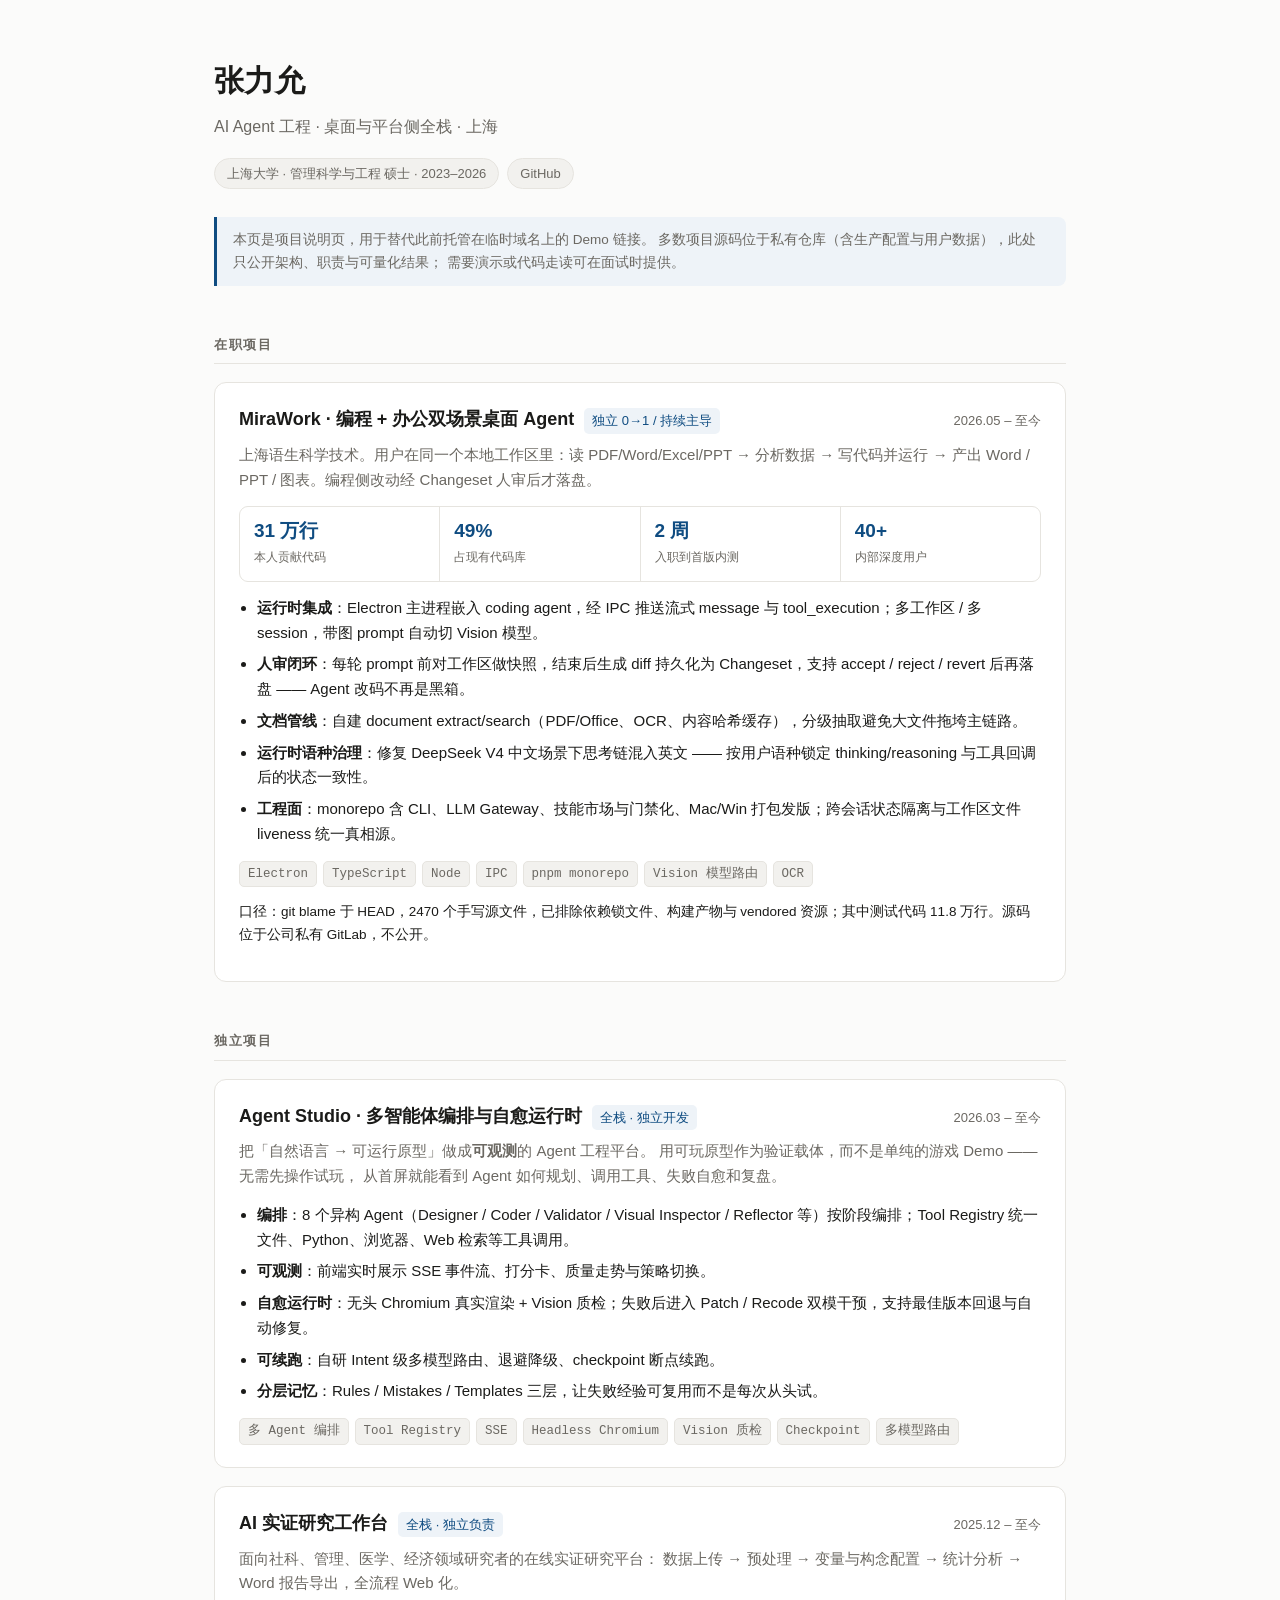
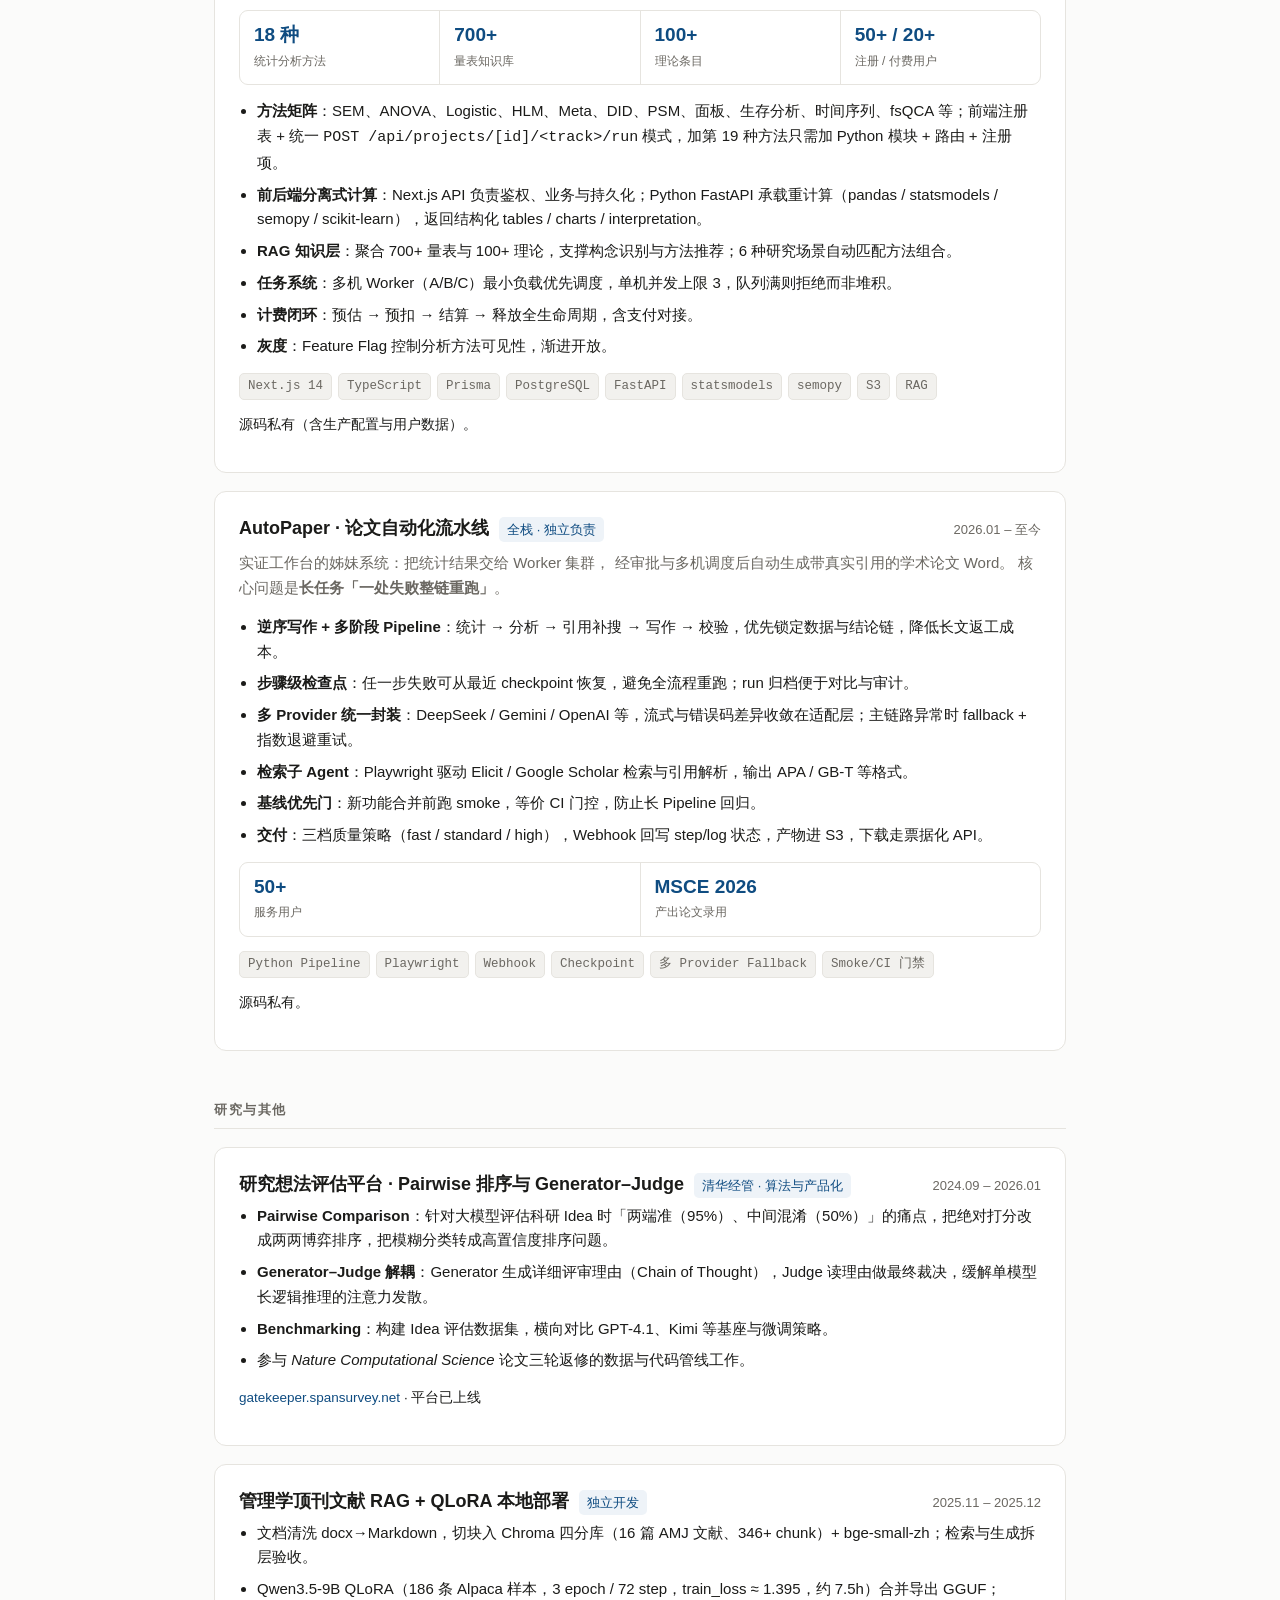
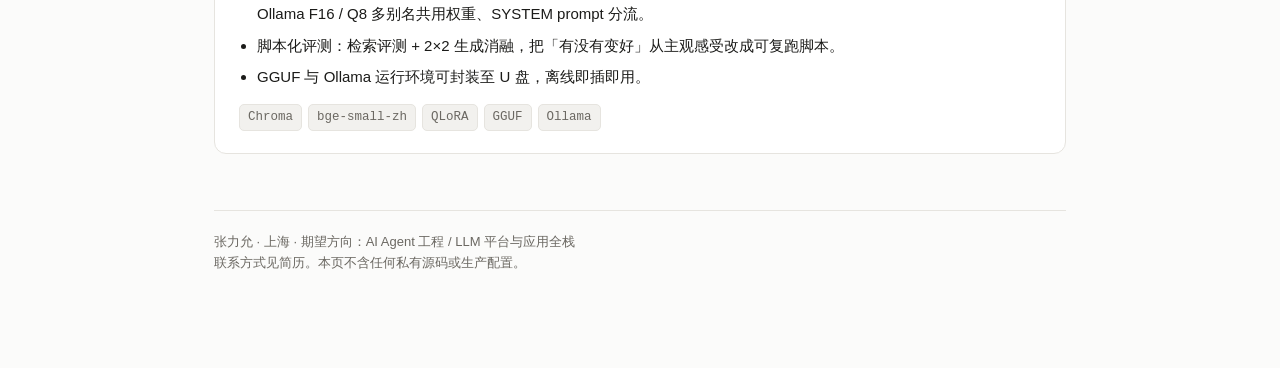
==== index.html @ ab341399 "MiraWork 指标改用代码占比（squash 后提交数失真），并注明统计口径" ====
<!DOCTYPE html>
<html lang="zh-CN">
<head>
<meta charset="utf-8">
<meta name="viewport" content="width=device-width, initial-scale=1">
<title>张力允 · 项目集 | AI Agent 工程</title>
<meta name="description" content="张力允的项目集：MiraWork 桌面 Agent、Agent Studio 多智能体编排、AI 实证研究工作台、AutoPaper 论文流水线。">
<style>
  :root{
    --bg:#fbfbfa; --panel:#fff; --line:#e6e4df; --ink:#1b1b19; --muted:#6b6862;
    --accent:#0f4c81; --accent-soft:#eef3f8; --chip:#f2f1ee;
  }
  @media (prefers-color-scheme: dark){
    :root{ --bg:#141413; --panel:#1c1c1a; --line:#302f2c; --ink:#eeece7; --muted:#9d9a93;
           --accent:#7fb2e5; --accent-soft:#1d2733; --chip:#26251f; }
  }
  *{box-sizing:border-box}
  body{
    margin:0; background:var(--bg); color:var(--ink);
    font:15px/1.65 -apple-system,BlinkMacSystemFont,"PingFang SC","Segoe UI","Microsoft YaHei",sans-serif;
    -webkit-font-smoothing:antialiased;
  }
  .wrap{max-width:900px;margin:0 auto;padding:56px 24px 96px}
  header{margin-bottom:44px}
  h1{font-size:30px;letter-spacing:.01em;margin:0 0 8px}
  .tagline{color:var(--muted);font-size:16px;margin:0 0 18px}
  .meta{display:flex;flex-wrap:wrap;gap:8px;font-size:13px}
  .meta span,.meta a{
    background:var(--chip);border:1px solid var(--line);border-radius:999px;
    padding:4px 12px;color:var(--muted);text-decoration:none;
  }
  .meta a:hover{color:var(--accent);border-color:var(--accent)}
  .note{
    margin:28px 0 0;padding:12px 16px;border-left:3px solid var(--accent);
    background:var(--accent-soft);border-radius:0 8px 8px 0;font-size:13.5px;color:var(--muted);
  }
  h2.section{
    font-size:13px;font-weight:600;letter-spacing:.12em;text-transform:uppercase;
    color:var(--muted);margin:48px 0 18px;padding-bottom:8px;border-bottom:1px solid var(--line);
  }
  article{scroll-margin-top:20px;
    background:var(--panel);border:1px solid var(--line);border-radius:12px;
    padding:22px 24px;margin-bottom:18px;
  }
  .head{display:flex;flex-wrap:wrap;align-items:baseline;gap:10px;margin-bottom:4px}
  .head h3{font-size:18px;margin:0}
  .role{font-size:13px;color:var(--accent);background:var(--accent-soft);
        border-radius:5px;padding:2px 8px}
  .when{font-size:13px;color:var(--muted);margin-left:auto}
  .lede{color:var(--muted);margin:8px 0 14px}
  ul{margin:0 0 14px;padding-left:18px}
  li{margin-bottom:7px}
  li b{font-weight:600}
  .stack{display:flex;flex-wrap:wrap;gap:6px;margin-top:14px}
  .stack code{
    background:var(--chip);border:1px solid var(--line);border-radius:5px;
    padding:2px 8px;font-size:12.5px;font-family:ui-monospace,SFMono-Regular,Menlo,monospace;
    color:var(--muted);
  }
  .metrics{
    display:grid;grid-template-columns:repeat(auto-fit,minmax(116px,1fr));
    gap:1px;background:var(--line);border:1px solid var(--line);
    border-radius:9px;overflow:hidden;margin:14px 0;
  }
  .metrics div{background:var(--panel);padding:12px 14px}
  .metrics b{display:block;font-size:19px;color:var(--accent);font-weight:600;line-height:1.3}
  .metrics span{font-size:12px;color:var(--muted)}
  .links{margin-top:14px;font-size:13.5px}
  .links a{color:var(--accent);text-decoration:none;border-bottom:1px solid transparent}
  .links a:hover{border-bottom-color:var(--accent)}
  .links .private{color:var(--muted)}
  footer{margin-top:56px;padding-top:20px;border-top:1px solid var(--line);
         font-size:13px;color:var(--muted)}
</style>
</head>
<body>
<div class="wrap">

<header>
  <h1>张力允</h1>
  <p class="tagline">AI Agent 工程 · 桌面与平台侧全栈 · 上海</p>
  <div class="meta">
    <span>上海大学 · 管理科学与工程 硕士 · 2023–2026</span>
    <a href="https://github.com/zhangliyun2023">GitHub</a>
  </div>
  <p class="note">
    本页是项目说明页，用于替代此前托管在临时域名上的 Demo 链接。
    多数项目源码位于私有仓库（含生产配置与用户数据），此处只公开架构、职责与可量化结果；
    需要演示或代码走读可在面试时提供。
  </p>
</header>

<h2 class="section">在职项目</h2>

<article id="mirawork">
  <div class="head">
    <h3>MiraWork · 编程 + 办公双场景桌面 Agent</h3>
    <span class="role">独立 0→1 / 持续主导</span>
    <span class="when">2026.05 – 至今</span>
  </div>
  <p class="lede">
    上海语生科学技术。用户在同一个本地工作区里：读 PDF/Word/Excel/PPT → 分析数据 →
    写代码并运行 → 产出 Word / PPT / 图表。编程侧改动经 Changeset 人审后才落盘。
  </p>
  <div class="metrics">
    <div><b>31 万行</b><span>本人贡献代码</span></div>
    <div><b>49%</b><span>占现有代码库</span></div>
    <div><b>2 周</b><span>入职到首版内测</span></div>
    <div><b>40+</b><span>内部深度用户</span></div>
  </div>
  <ul>
    <li><b>运行时集成</b>：Electron 主进程嵌入 coding agent，经 IPC 推送流式 message 与 tool_execution；多工作区 / 多 session，带图 prompt 自动切 Vision 模型。</li>
    <li><b>人审闭环</b>：每轮 prompt 前对工作区做快照，结束后生成 diff 持久化为 Changeset，支持 accept / reject / revert 后再落盘 —— Agent 改码不再是黑箱。</li>
    <li><b>文档管线</b>：自建 document extract/search（PDF/Office、OCR、内容哈希缓存），分级抽取避免大文件拖垮主链路。</li>
    <li><b>运行时语种治理</b>：修复 DeepSeek V4 中文场景下思考链混入英文 —— 按用户语种锁定 thinking/reasoning 与工具回调后的状态一致性。</li>
    <li><b>工程面</b>：monorepo 含 CLI、LLM Gateway、技能市场与门禁化、Mac/Win 打包发版；跨会话状态隔离与工作区文件 liveness 统一真相源。</li>
  </ul>
  <div class="stack">
    <code>Electron</code><code>TypeScript</code><code>Node</code><code>IPC</code>
    <code>pnpm monorepo</code><code>Vision 模型路由</code><code>OCR</code>
  </div>
  <p class="links private">口径：git blame 于 HEAD，2470 个手写源文件，已排除依赖锁文件、构建产物与 vendored 资源；其中测试代码 11.8 万行。源码位于公司私有 GitLab，不公开。</p>
</article>

<h2 class="section">独立项目</h2>

<article id="agent-studio">
  <div class="head">
    <h3>Agent Studio · 多智能体编排与自愈运行时</h3>
    <span class="role">全栈 · 独立开发</span>
    <span class="when">2026.03 – 至今</span>
  </div>
  <p class="lede">
    把「自然语言 → 可运行原型」做成<b>可观测</b>的 Agent 工程平台。
    用可玩原型作为验证载体，而不是单纯的游戏 Demo —— 无需先操作试玩，
    从首屏就能看到 Agent 如何规划、调用工具、失败自愈和复盘。
  </p>
  <ul>
    <li><b>编排</b>：8 个异构 Agent（Designer / Coder / Validator / Visual Inspector / Reflector 等）按阶段编排；Tool Registry 统一文件、Python、浏览器、Web 检索等工具调用。</li>
    <li><b>可观测</b>：前端实时展示 SSE 事件流、打分卡、质量走势与策略切换。</li>
    <li><b>自愈运行时</b>：无头 Chromium 真实渲染 + Vision 质检；失败后进入 Patch / Recode 双模干预，支持最佳版本回退与自动修复。</li>
    <li><b>可续跑</b>：自研 Intent 级多模型路由、退避降级、checkpoint 断点续跑。</li>
    <li><b>分层记忆</b>：Rules / Mistakes / Templates 三层，让失败经验可复用而不是每次从头试。</li>
  </ul>
  <div class="stack">
    <code>多 Agent 编排</code><code>Tool Registry</code><code>SSE</code>
    <code>Headless Chromium</code><code>Vision 质检</code><code>Checkpoint</code><code>多模型路由</code>
  </div>
</article>

<article id="workbench">
  <div class="head">
    <h3>AI 实证研究工作台</h3>
    <span class="role">全栈 · 独立负责</span>
    <span class="when">2025.12 – 至今</span>
  </div>
  <p class="lede">
    面向社科、管理、医学、经济领域研究者的在线实证研究平台：
    数据上传 → 预处理 → 变量与构念配置 → 统计分析 → Word 报告导出，全流程 Web 化。
  </p>
  <div class="metrics">
    <div><b>18 种</b><span>统计分析方法</span></div>
    <div><b>700+</b><span>量表知识库</span></div>
    <div><b>100+</b><span>理论条目</span></div>
    <div><b>50+ / 20+</b><span>注册 / 付费用户</span></div>
  </div>
  <ul>
    <li><b>方法矩阵</b>：SEM、ANOVA、Logistic、HLM、Meta、DID、PSM、面板、生存分析、时间序列、fsQCA 等；前端注册表 + 统一 <code>POST /api/projects/[id]/&lt;track&gt;/run</code> 模式，加第 19 种方法只需加 Python 模块 + 路由 + 注册项。</li>
    <li><b>前后端分离式计算</b>：Next.js API 负责鉴权、业务与持久化；Python FastAPI 承载重计算（pandas / statsmodels / semopy / scikit-learn），返回结构化 tables / charts / interpretation。</li>
    <li><b>RAG 知识层</b>：聚合 700+ 量表与 100+ 理论，支撑构念识别与方法推荐；6 种研究场景自动匹配方法组合。</li>
    <li><b>任务系统</b>：多机 Worker（A/B/C）最小负载优先调度，单机并发上限 3，队列满则拒绝而非堆积。</li>
    <li><b>计费闭环</b>：预估 → 预扣 → 结算 → 释放全生命周期，含支付对接。</li>
    <li><b>灰度</b>：Feature Flag 控制分析方法可见性，渐进开放。</li>
  </ul>
  <div class="stack">
    <code>Next.js 14</code><code>TypeScript</code><code>Prisma</code><code>PostgreSQL</code>
    <code>FastAPI</code><code>statsmodels</code><code>semopy</code><code>S3</code><code>RAG</code>
  </div>
  <p class="links private">源码私有（含生产配置与用户数据）。</p>
</article>

<article id="autopaper">
  <div class="head">
    <h3>AutoPaper · 论文自动化流水线</h3>
    <span class="role">全栈 · 独立负责</span>
    <span class="when">2026.01 – 至今</span>
  </div>
  <p class="lede">
    实证工作台的姊妹系统：把统计结果交给 Worker 集群，
    经审批与多机调度后自动生成带真实引用的学术论文 Word。
    核心问题是<b>长任务「一处失败整链重跑」</b>。
  </p>
  <ul>
    <li><b>逆序写作 + 多阶段 Pipeline</b>：统计 → 分析 → 引用补搜 → 写作 → 校验，优先锁定数据与结论链，降低长文返工成本。</li>
    <li><b>步骤级检查点</b>：任一步失败可从最近 checkpoint 恢复，避免全流程重跑；run 归档便于对比与审计。</li>
    <li><b>多 Provider 统一封装</b>：DeepSeek / Gemini / OpenAI 等，流式与错误码差异收敛在适配层；主链路异常时 fallback + 指数退避重试。</li>
    <li><b>检索子 Agent</b>：Playwright 驱动 Elicit / Google Scholar 检索与引用解析，输出 APA / GB-T 等格式。</li>
    <li><b>基线优先门</b>：新功能合并前跑 smoke，等价 CI 门控，防止长 Pipeline 回归。</li>
    <li><b>交付</b>：三档质量策略（fast / standard / high），Webhook 回写 step/log 状态，产物进 S3，下载走票据化 API。</li>
  </ul>
  <div class="metrics">
    <div><b>50+</b><span>服务用户</span></div>
    <div><b>MSCE 2026</b><span>产出论文录用</span></div>
  </div>
  <div class="stack">
    <code>Python Pipeline</code><code>Playwright</code><code>Webhook</code>
    <code>Checkpoint</code><code>多 Provider Fallback</code><code>Smoke/CI 门禁</code>
  </div>
  <p class="links private">源码私有。</p>
</article>

<h2 class="section">研究与其他</h2>

<article id="gatekeeper">
  <div class="head">
    <h3>研究想法评估平台 · Pairwise 排序与 Generator–Judge</h3>
    <span class="role">清华经管 · 算法与产品化</span>
    <span class="when">2024.09 – 2026.01</span>
  </div>
  <ul>
    <li><b>Pairwise Comparison</b>：针对大模型评估科研 Idea 时「两端准（95%）、中间混淆（50%）」的痛点，把绝对打分改成两两博弈排序，把模糊分类转成高置信度排序问题。</li>
    <li><b>Generator–Judge 解耦</b>：Generator 生成详细评审理由（Chain of Thought），Judge 读理由做最终裁决，缓解单模型长逻辑推理的注意力发散。</li>
    <li><b>Benchmarking</b>：构建 Idea 评估数据集，横向对比 GPT-4.1、Kimi 等基座与微调策略。</li>
    <li>参与 <i>Nature Computational Science</i> 论文三轮返修的数据与代码管线工作。</li>
  </ul>
  <p class="links"><a href="https://gatekeeper.spansurvey.net">gatekeeper.spansurvey.net</a> · 平台已上线</p>
</article>

<article id="rag-qlora">
  <div class="head">
    <h3>管理学顶刊文献 RAG + QLoRA 本地部署</h3>
    <span class="role">独立开发</span>
    <span class="when">2025.11 – 2025.12</span>
  </div>
  <ul>
    <li>文档清洗 docx→Markdown，切块入 Chroma 四分库（16 篇 AMJ 文献、346+ chunk）+ bge-small-zh；检索与生成拆层验收。</li>
    <li>Qwen3.5-9B QLoRA（186 条 Alpaca 样本，3 epoch / 72 step，train_loss ≈ 1.395，约 7.5h）合并导出 GGUF；Ollama F16 / Q8 多别名共用权重、SYSTEM prompt 分流。</li>
    <li>脚本化评测：检索评测 + 2×2 生成消融，把「有没有变好」从主观感受改成可复跑脚本。</li>
    <li>GGUF 与 Ollama 运行环境可封装至 U 盘，离线即插即用。</li>
  </ul>
  <div class="stack">
    <code>Chroma</code><code>bge-small-zh</code><code>QLoRA</code><code>GGUF</code><code>Ollama</code>
  </div>
</article>

<footer>
  张力允 · 上海 · 期望方向：AI Agent 工程 / LLM 平台与应用全栈<br>
  联系方式见简历。本页不含任何私有源码或生产配置。
</footer>

</div>
</body>
</html>
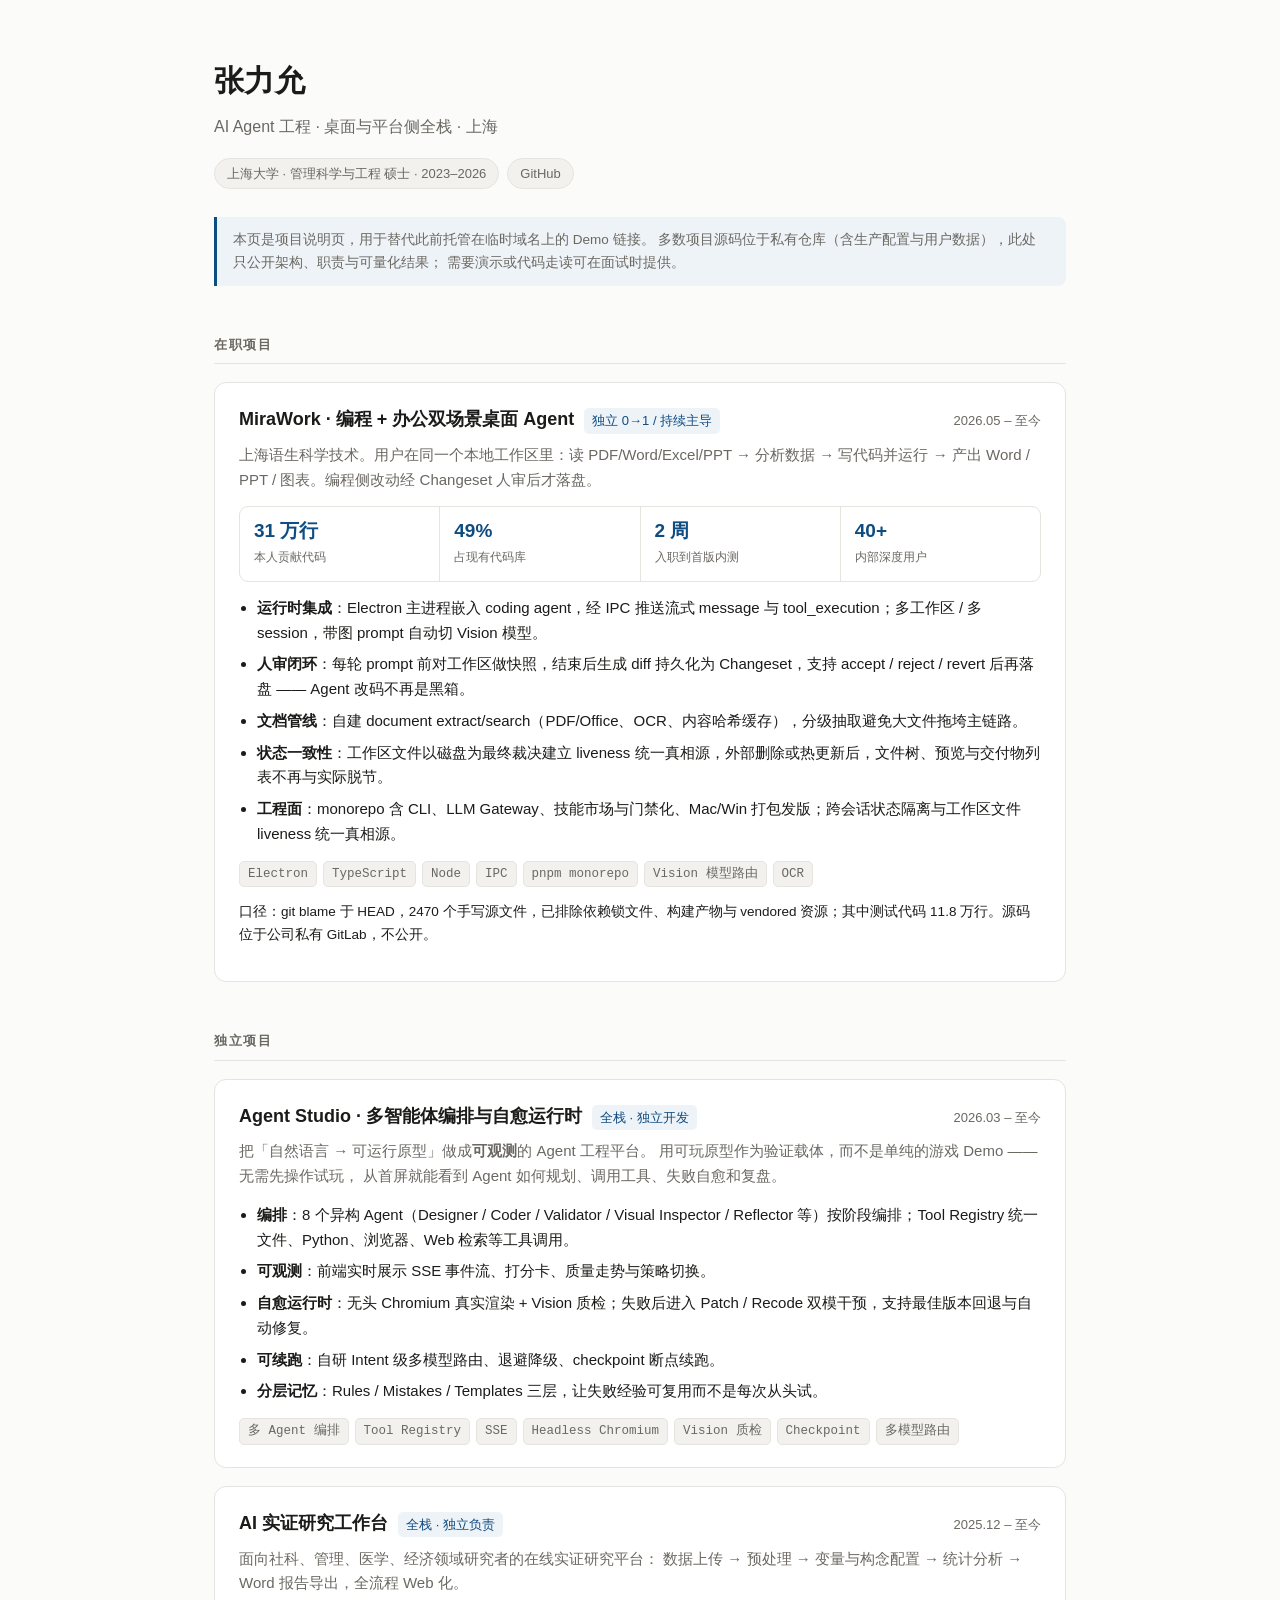
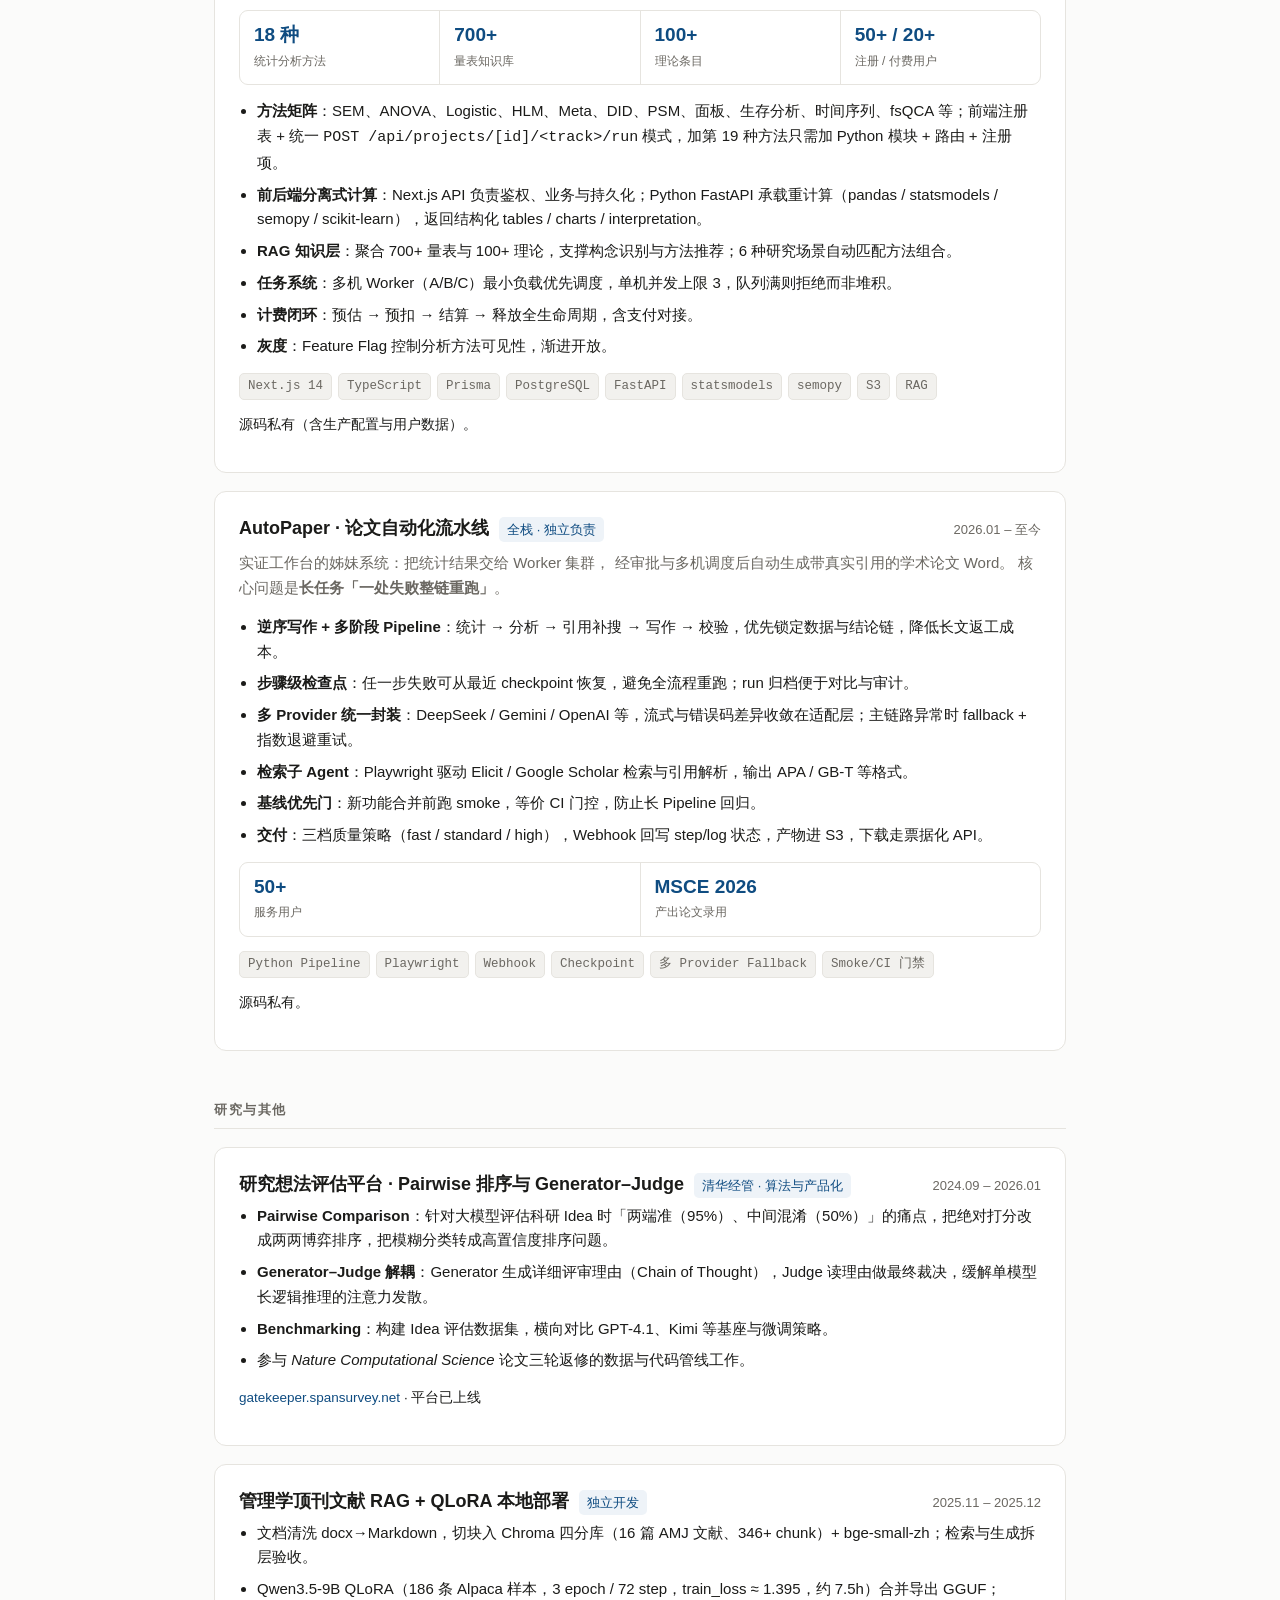
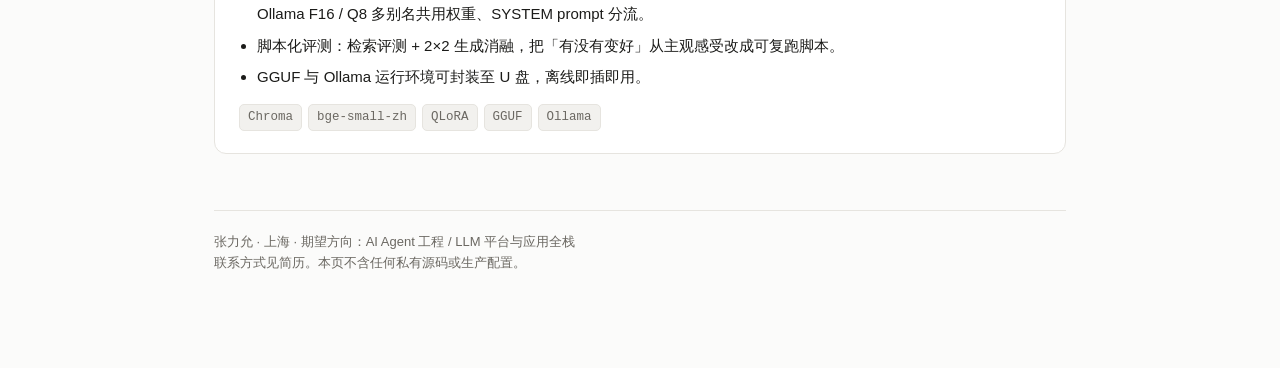
==== commit 646f201b: "移除 DeepSeek 语种混入案例（正式版已修复），改用 liveness 真相源作为状态一致性例证" ====
--- a/index.html
+++ b/index.html
@@ -112,7 +112,7 @@
     <li><b>运行时集成</b>：Electron 主进程嵌入 coding agent，经 IPC 推送流式 message 与 tool_execution；多工作区 / 多 session，带图 prompt 自动切 Vision 模型。</li>
     <li><b>人审闭环</b>：每轮 prompt 前对工作区做快照，结束后生成 diff 持久化为 Changeset，支持 accept / reject / revert 后再落盘 —— Agent 改码不再是黑箱。</li>
     <li><b>文档管线</b>：自建 document extract/search（PDF/Office、OCR、内容哈希缓存），分级抽取避免大文件拖垮主链路。</li>
-    <li><b>运行时语种治理</b>：修复 DeepSeek V4 中文场景下思考链混入英文 —— 按用户语种锁定 thinking/reasoning 与工具回调后的状态一致性。</li>
+    <li><b>状态一致性</b>：工作区文件以磁盘为最终裁决建立 liveness 统一真相源，外部删除或热更新后，文件树、预览与交付物列表不再与实际脱节。</li>
     <li><b>工程面</b>：monorepo 含 CLI、LLM Gateway、技能市场与门禁化、Mac/Win 打包发版；跨会话状态隔离与工作区文件 liveness 统一真相源。</li>
   </ul>
   <div class="stack">
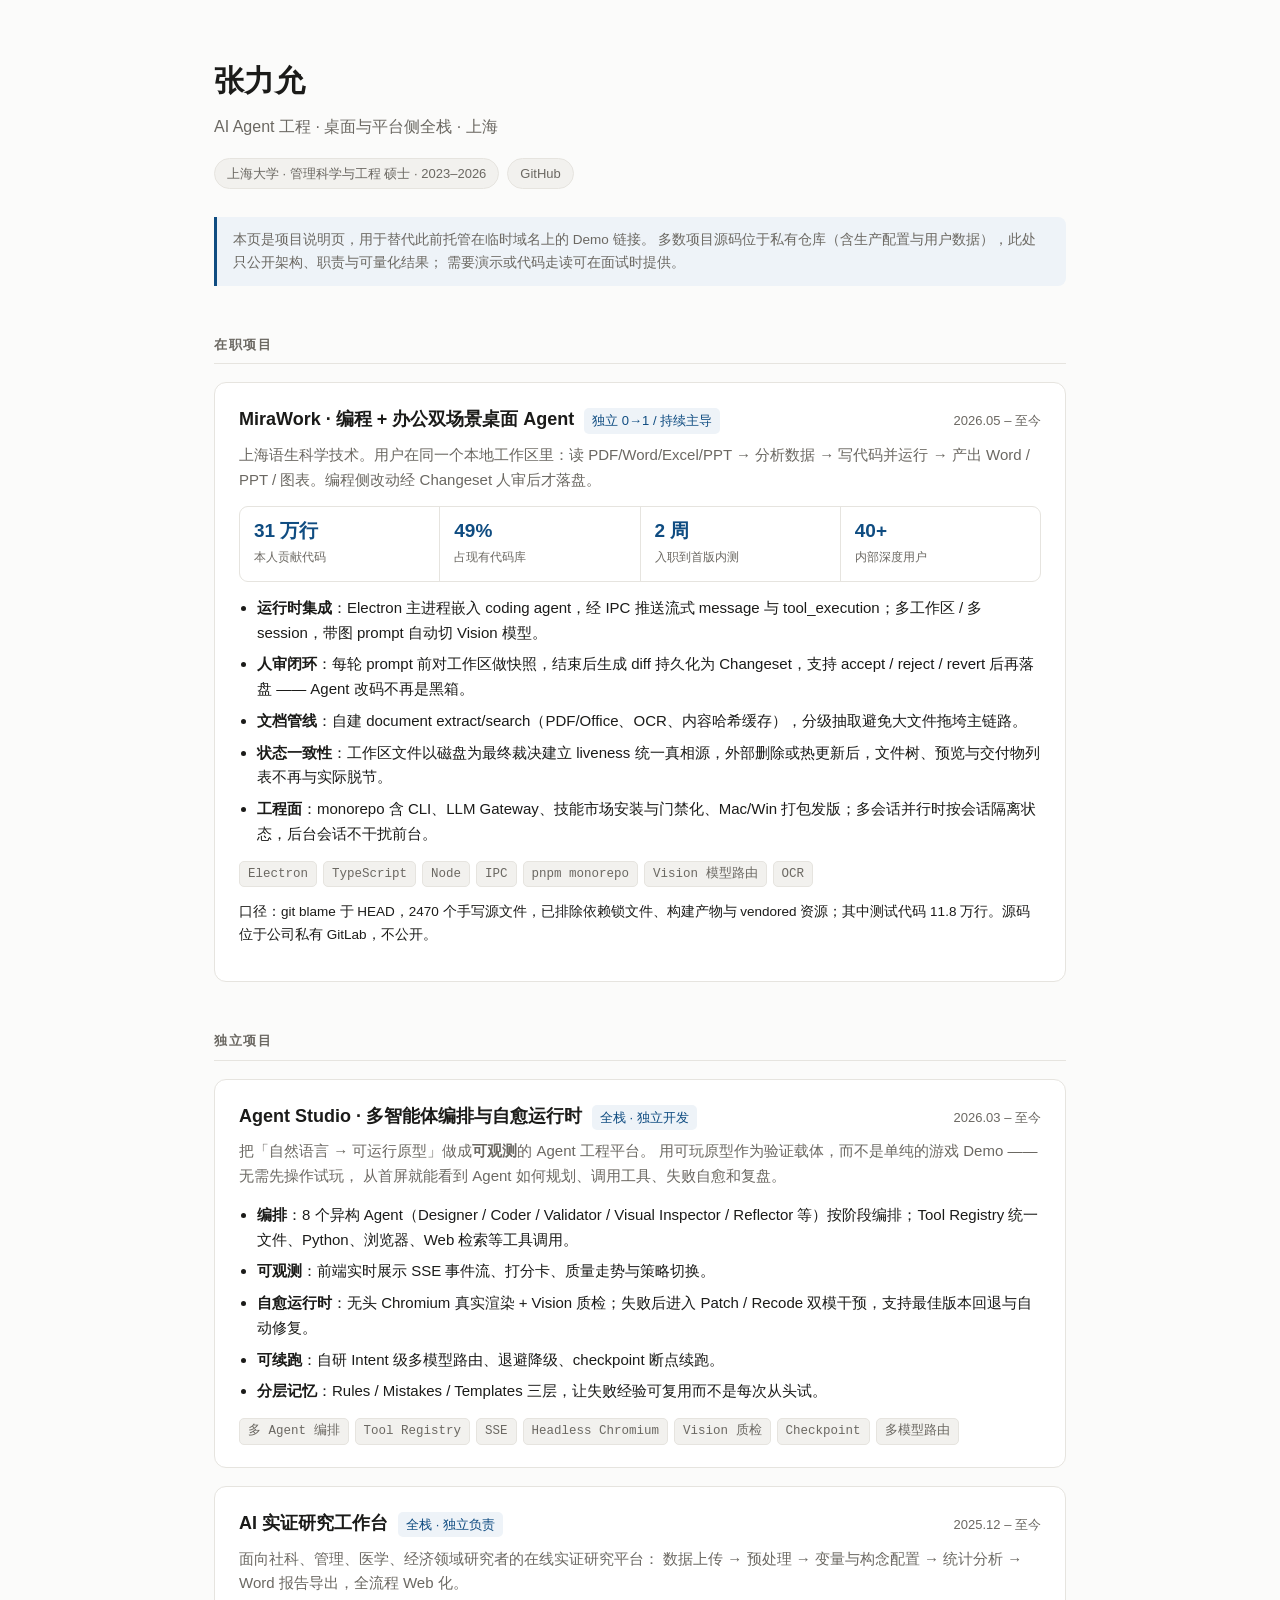
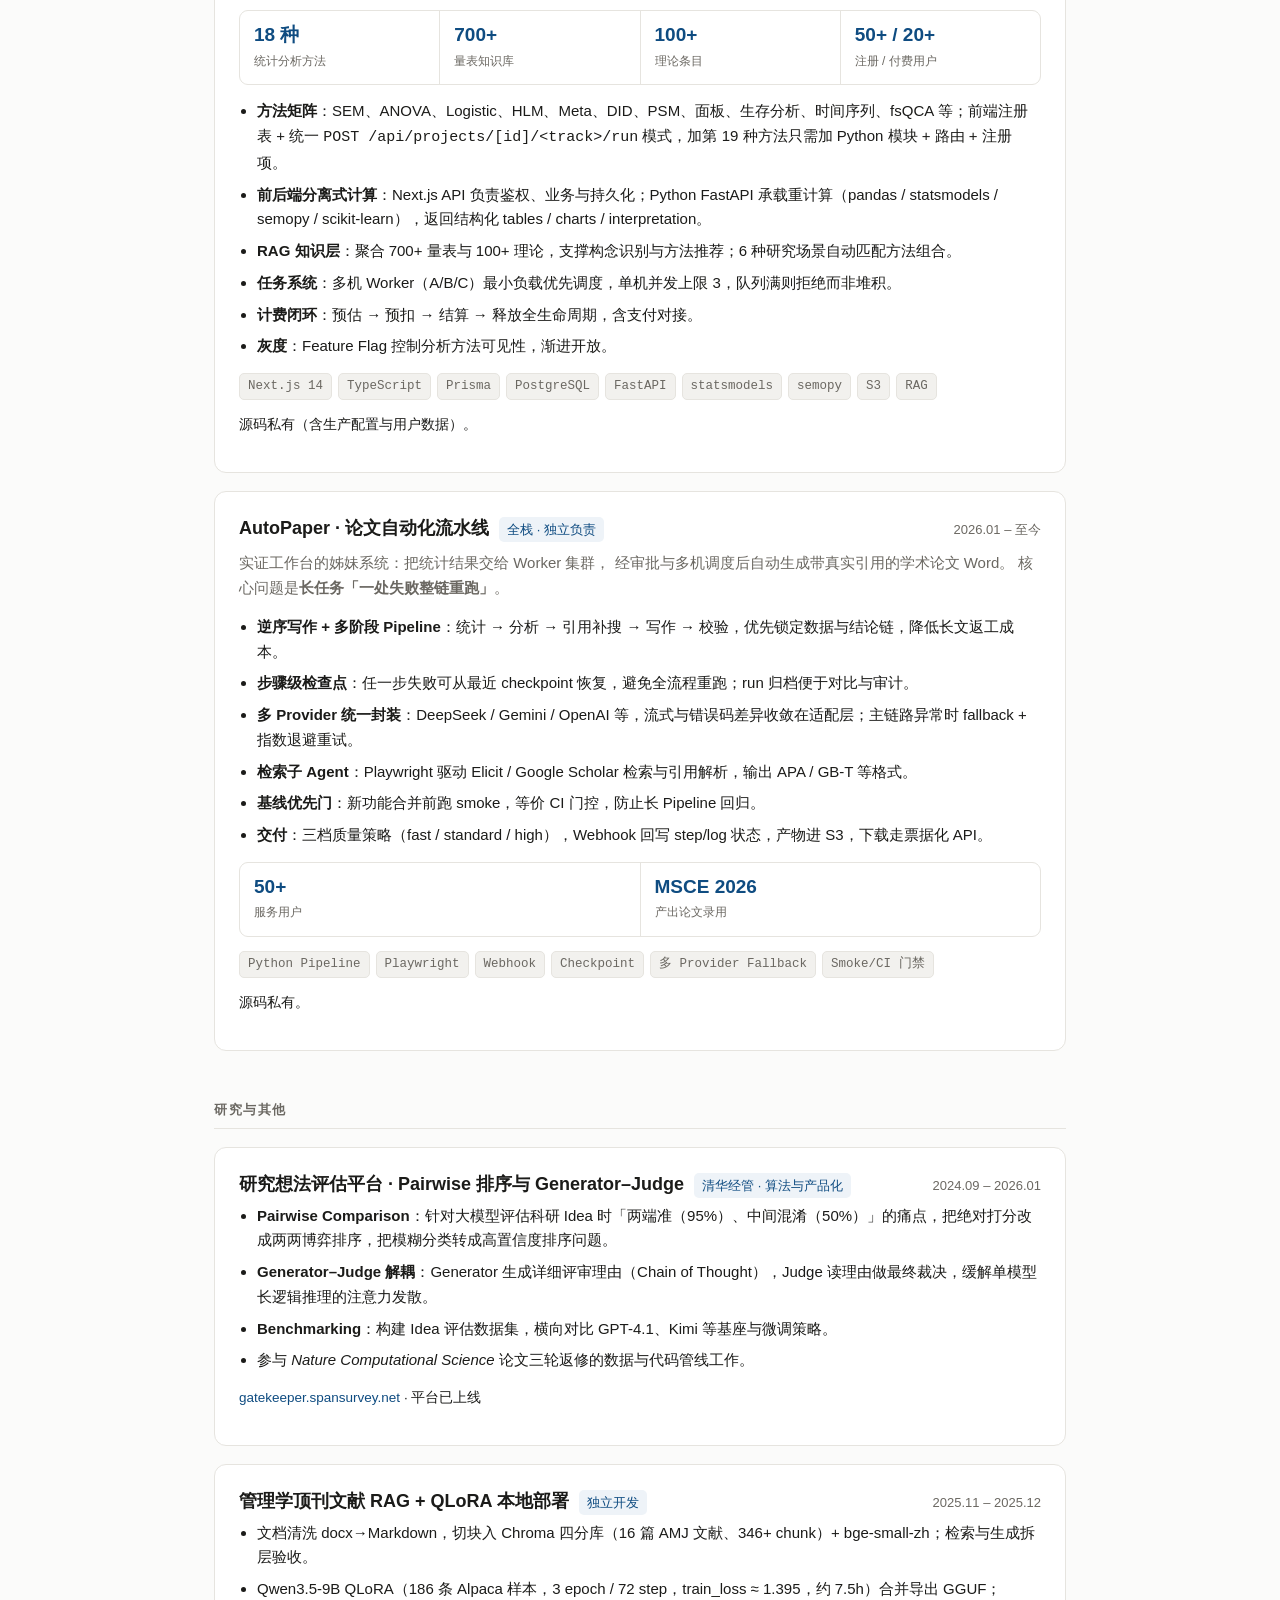
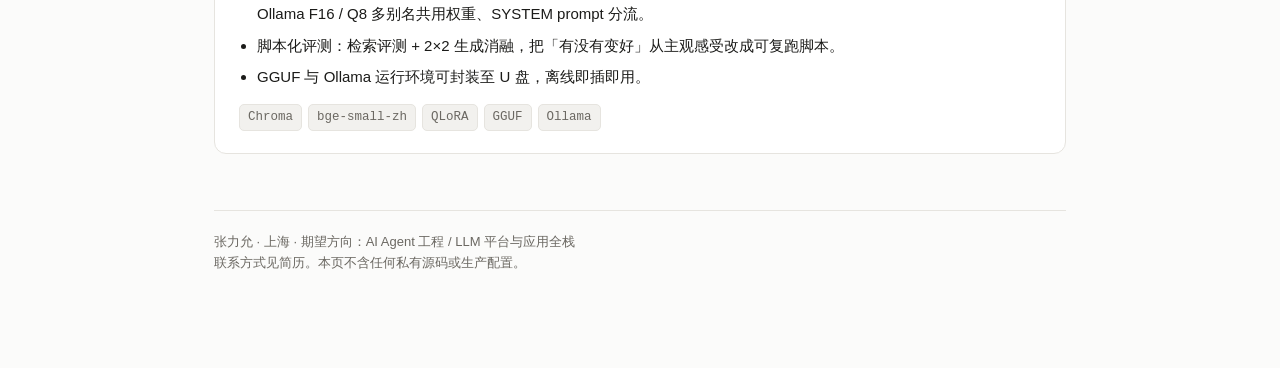
==== commit e8cd7f23: "去掉 liveness 重复表述" ====
--- a/index.html
+++ b/index.html
@@ -113,7 +113,7 @@
     <li><b>人审闭环</b>：每轮 prompt 前对工作区做快照，结束后生成 diff 持久化为 Changeset，支持 accept / reject / revert 后再落盘 —— Agent 改码不再是黑箱。</li>
     <li><b>文档管线</b>：自建 document extract/search（PDF/Office、OCR、内容哈希缓存），分级抽取避免大文件拖垮主链路。</li>
     <li><b>状态一致性</b>：工作区文件以磁盘为最终裁决建立 liveness 统一真相源，外部删除或热更新后，文件树、预览与交付物列表不再与实际脱节。</li>
-    <li><b>工程面</b>：monorepo 含 CLI、LLM Gateway、技能市场与门禁化、Mac/Win 打包发版；跨会话状态隔离与工作区文件 liveness 统一真相源。</li>
+    <li><b>工程面</b>：monorepo 含 CLI、LLM Gateway、技能市场安装与门禁化、Mac/Win 打包发版；多会话并行时按会话隔离状态，后台会话不干扰前台。</li>
   </ul>
   <div class="stack">
     <code>Electron</code><code>TypeScript</code><code>Node</code><code>IPC</code>
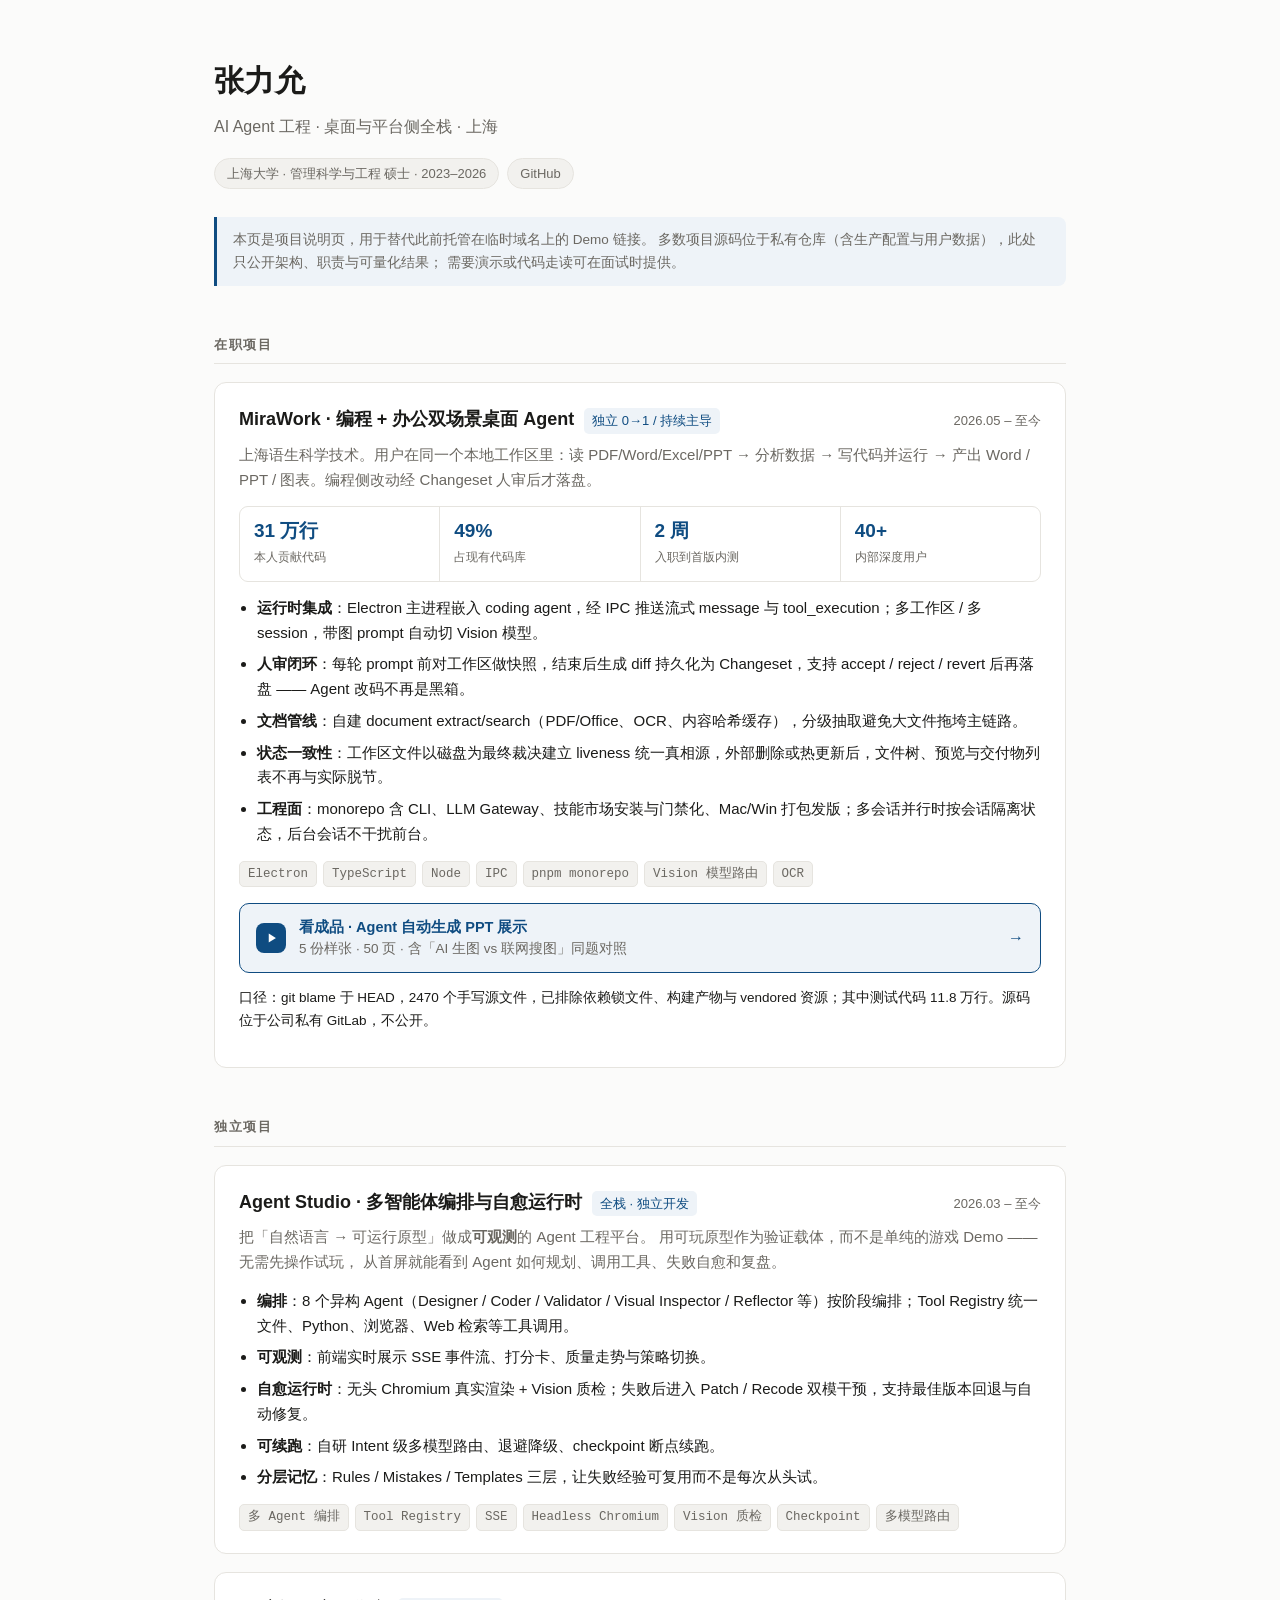
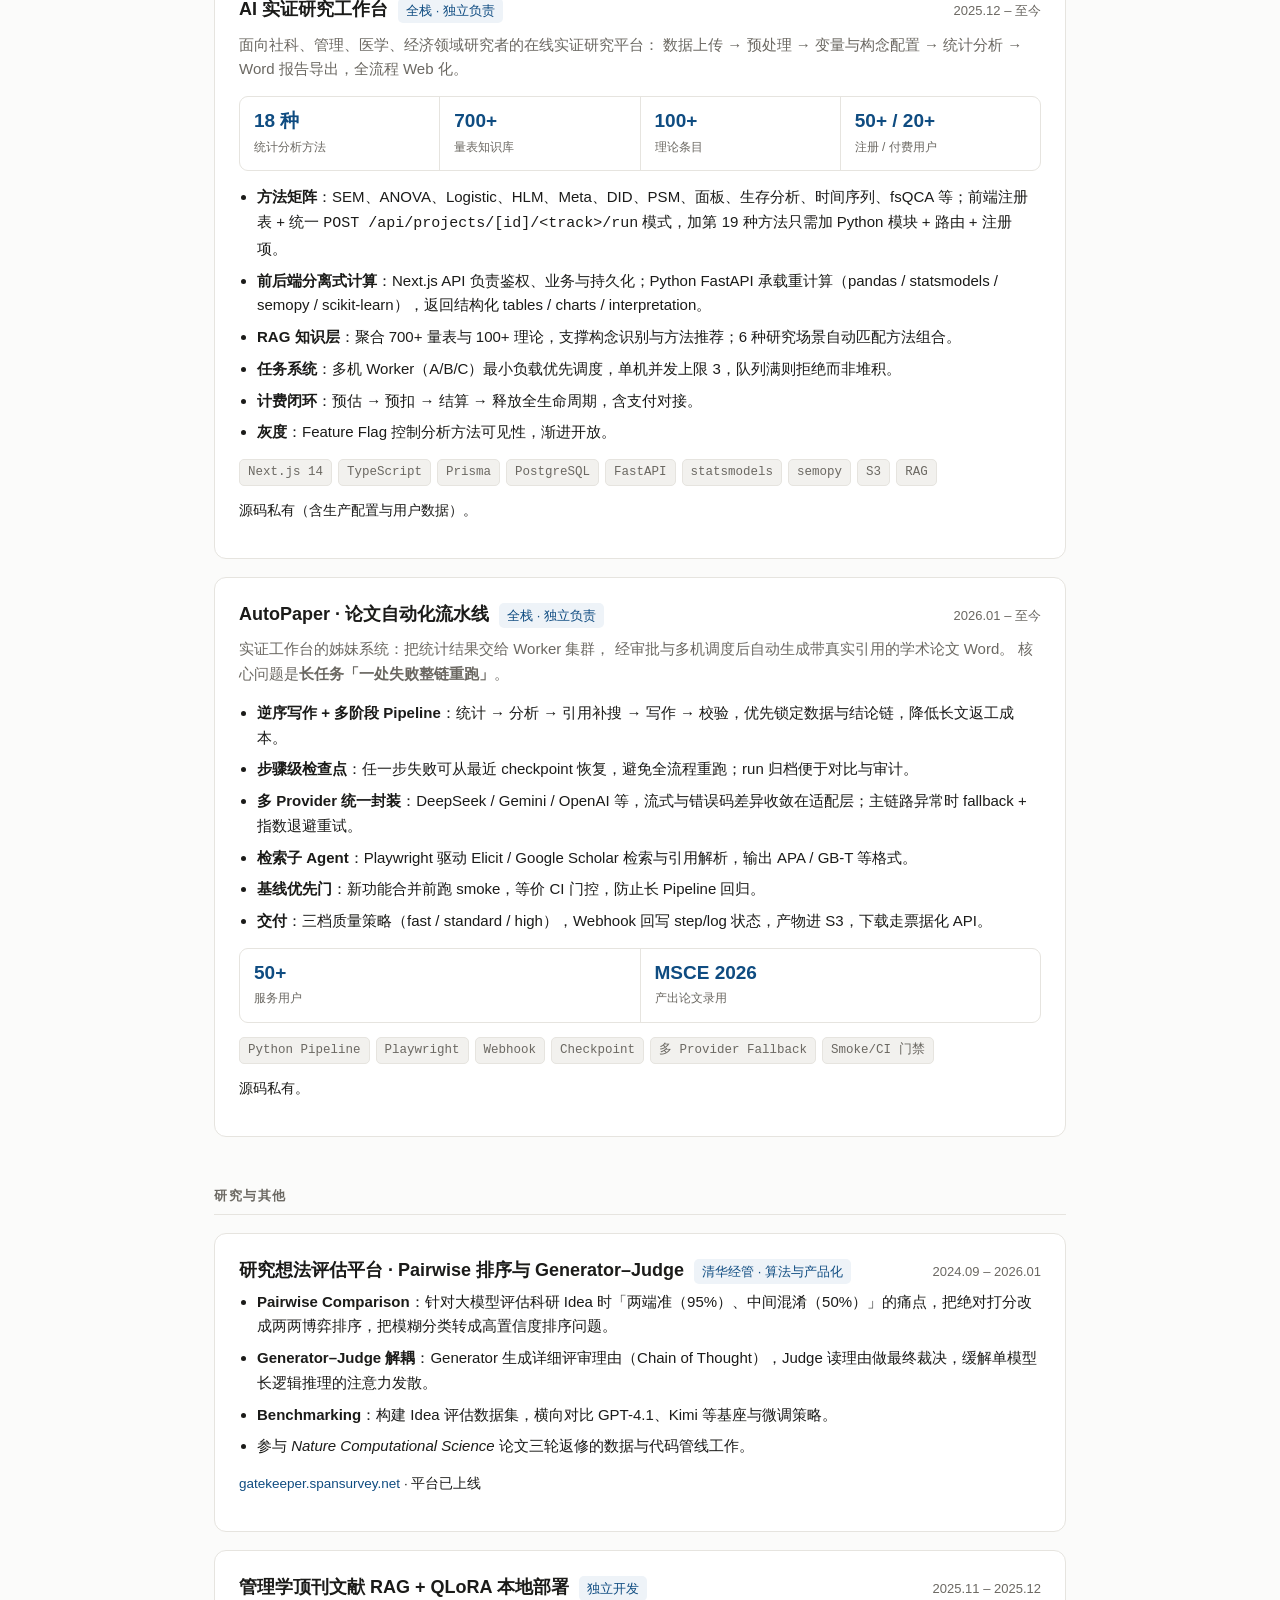
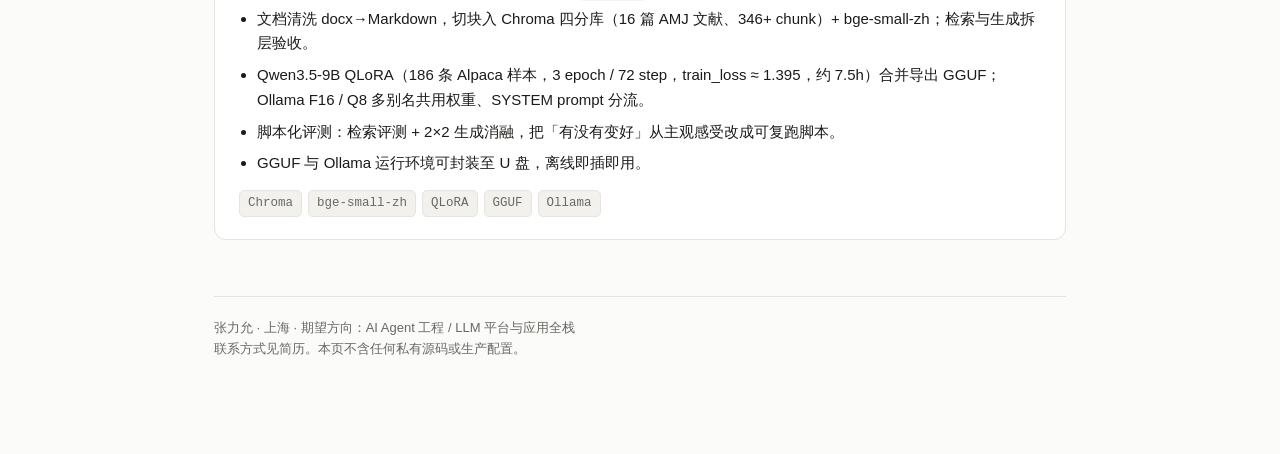
==== commit 4dae0016: "新增 MiraWork PPT 生成能力展示页 - 新增 ppt.html：5 份 Agent 自动生成的 PPT 成品展示，共 50 页   · 对照组：中国茶「AI 生图版 / 联网搜图版」同题双" ====
--- a/index.html
+++ b/index.html
@@ -119,6 +119,31 @@
     <code>Electron</code><code>TypeScript</code><code>Node</code><code>IPC</code>
     <code>pnpm monorepo</code><code>Vision 模型路由</code><code>OCR</code>
   </div>
+  <style>
+    .showcase{margin:16px 0 0}
+    .showcase a{
+      display:flex;align-items:center;gap:13px;text-decoration:none;color:inherit;
+      background:var(--accent-soft);border:1px solid var(--accent);border-radius:10px;
+      padding:13px 16px;transition:transform .22s cubic-bezier(.2,.7,.3,1),box-shadow .22s;
+    }
+    .showcase a:hover{transform:translateY(-2px);box-shadow:0 10px 22px -12px rgba(15,76,129,.55)}
+    .showcase-ic{
+      flex:0 0 auto;width:30px;height:30px;border-radius:8px;display:grid;place-items:center;
+      background:var(--accent);color:var(--panel);font-size:11px;padding-left:2px;
+    }
+    .showcase-txt{font-size:13.5px;color:var(--muted);line-height:1.5}
+    .showcase-txt b{display:block;font-size:14.5px;color:var(--accent);font-weight:600}
+    .showcase-go{margin-left:auto;color:var(--accent);font-size:16px;transition:transform .22s}
+    .showcase a:hover .showcase-go{transform:translateX(3px)}
+    @media (max-width:520px){ .showcase-go{display:none} }
+  </style>
+  <p class="showcase">
+    <a href="./ppt.html">
+      <span class="showcase-ic" aria-hidden="true">▶</span>
+      <span class="showcase-txt"><b>看成品 · Agent 自动生成 PPT 展示</b>5 份样张 · 50 页 · 含「AI 生图 vs 联网搜图」同题对照</span>
+      <span class="showcase-go" aria-hidden="true">→</span>
+    </a>
+  </p>
   <p class="links private">口径：git blame 于 HEAD，2470 个手写源文件，已排除依赖锁文件、构建产物与 vendored 资源；其中测试代码 11.8 万行。源码位于公司私有 GitLab，不公开。</p>
 </article>
 
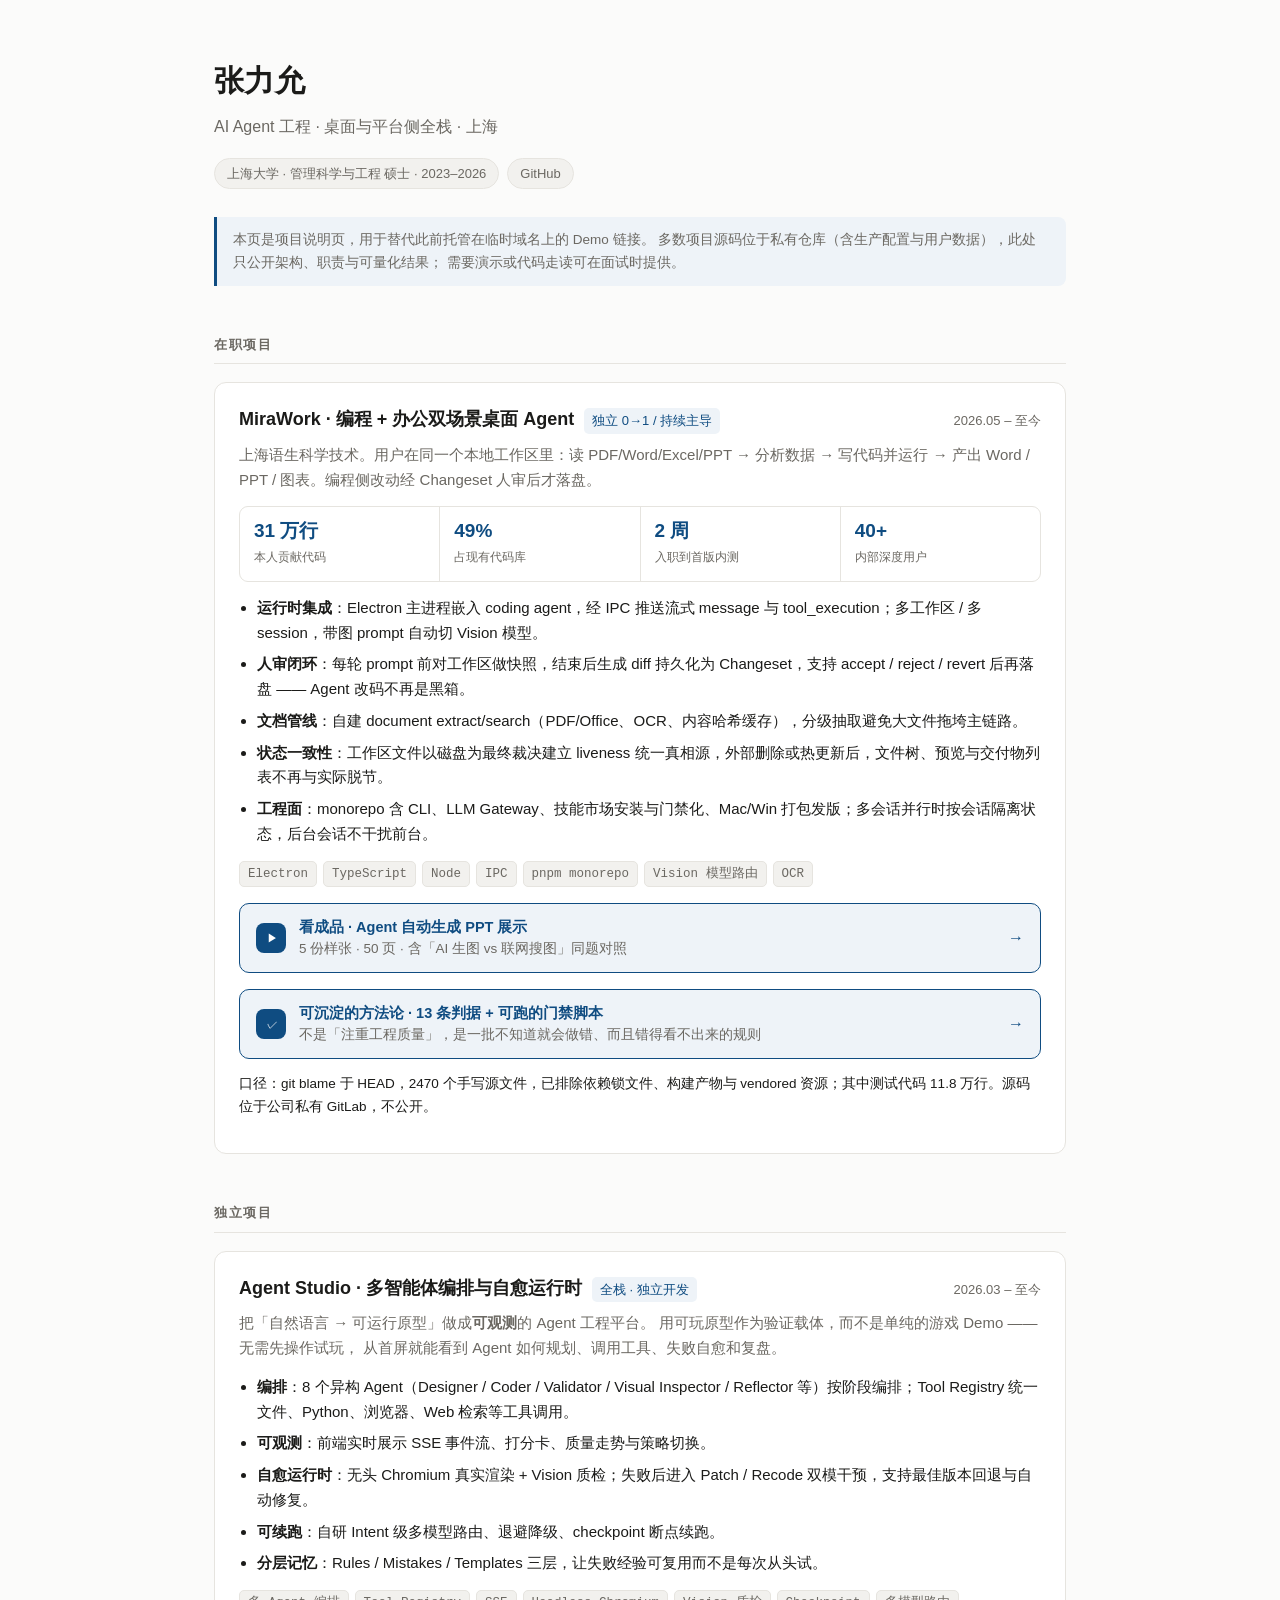
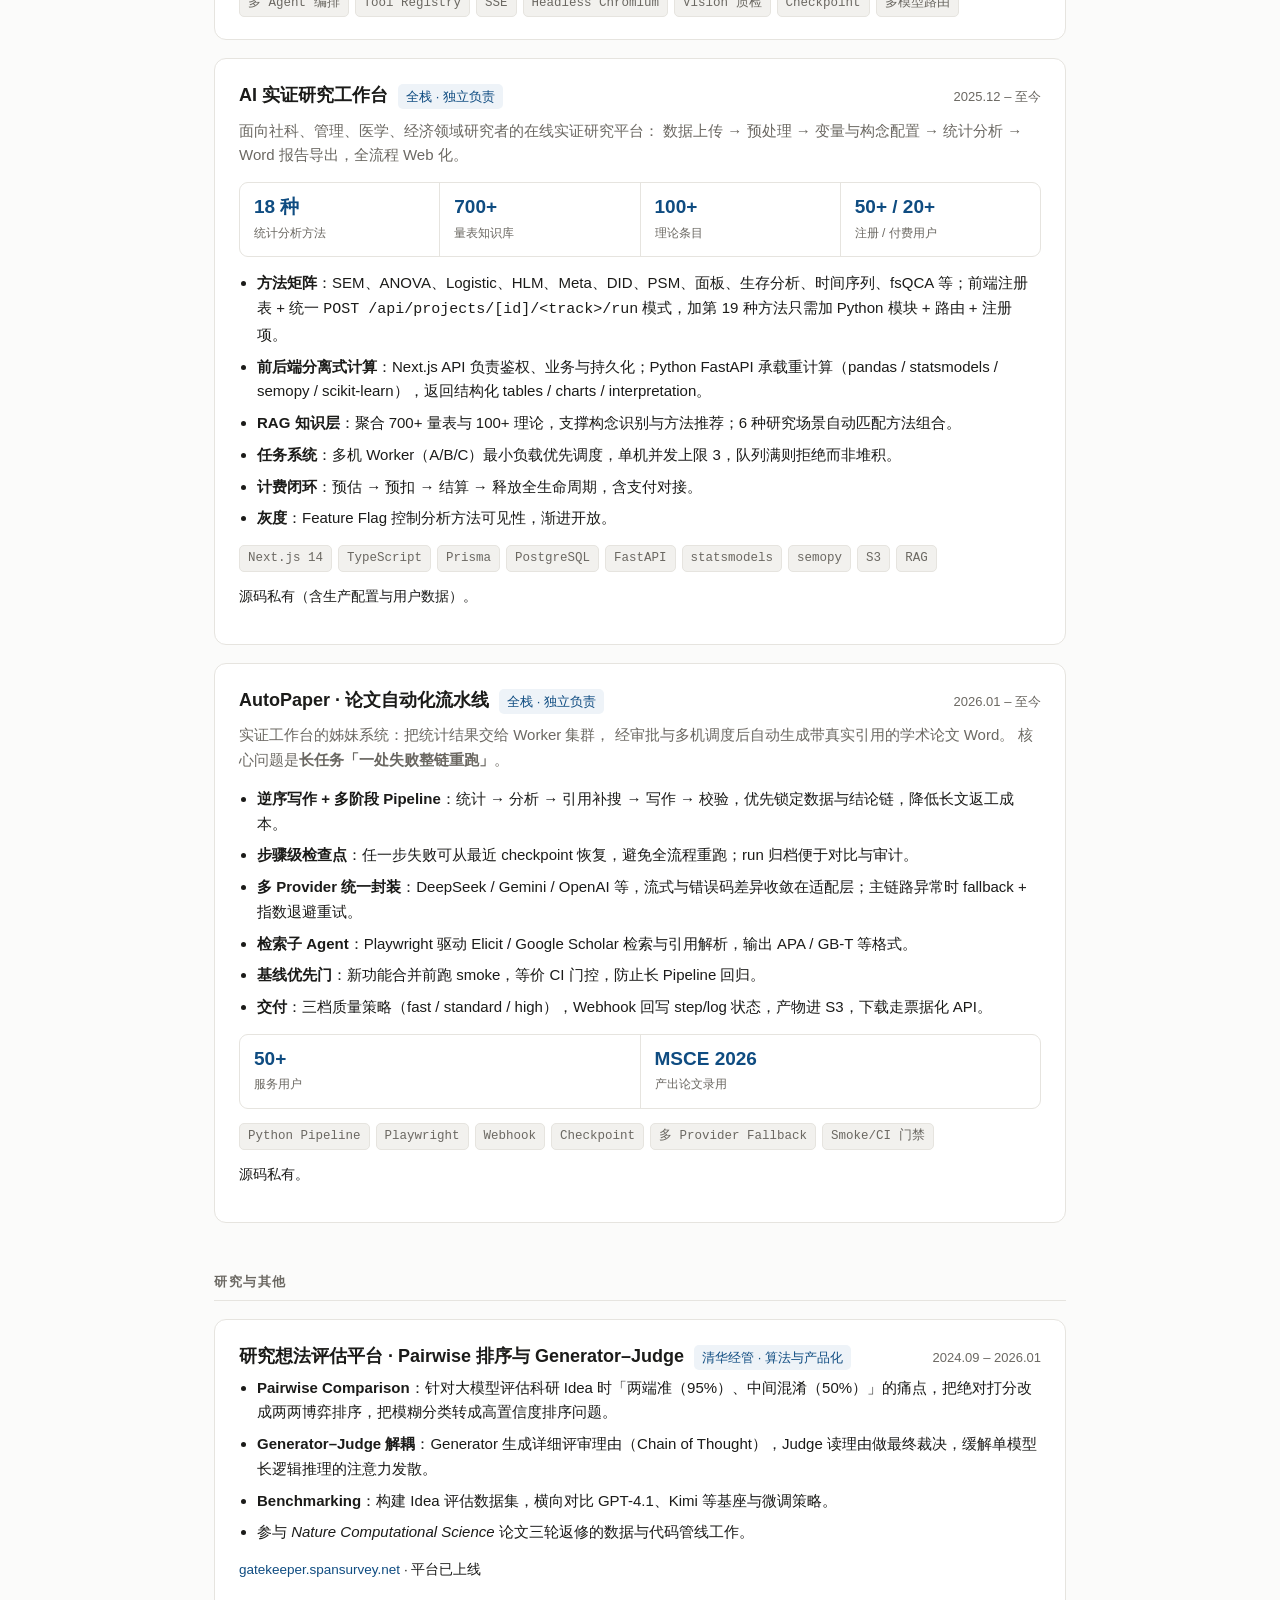
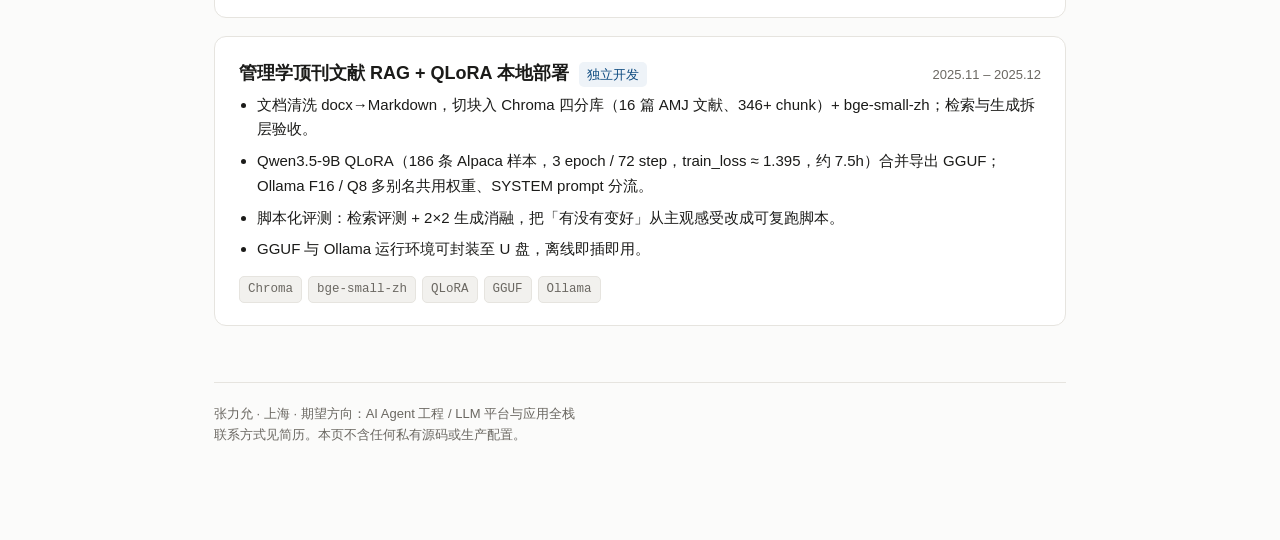
==== commit c0236b31: "新增「可沉淀的方法论」页：13 条工程判据 + 门禁脚本说明 - 新增 methodology.html：四组共 13 条判据（沉默失效 / 作用域 / 可复算门禁 /   全绿之后），每条按「规则 " ====
--- a/index.html
+++ b/index.html
@@ -144,6 +144,13 @@
       <span class="showcase-go" aria-hidden="true">→</span>
     </a>
   </p>
+  <p class="showcase">
+    <a href="./methodology.html">
+      <span class="showcase-ic" aria-hidden="true">✓</span>
+      <span class="showcase-txt"><b>可沉淀的方法论 · 13 条判据 + 可跑的门禁脚本</b>不是「注重工程质量」，是一批不知道就会做错、而且错得看不出来的规则</span>
+      <span class="showcase-go" aria-hidden="true">→</span>
+    </a>
+  </p>
   <p class="links private">口径：git blame 于 HEAD，2470 个手写源文件，已排除依赖锁文件、构建产物与 vendored 资源；其中测试代码 11.8 万行。源码位于公司私有 GitLab，不公开。</p>
 </article>
 
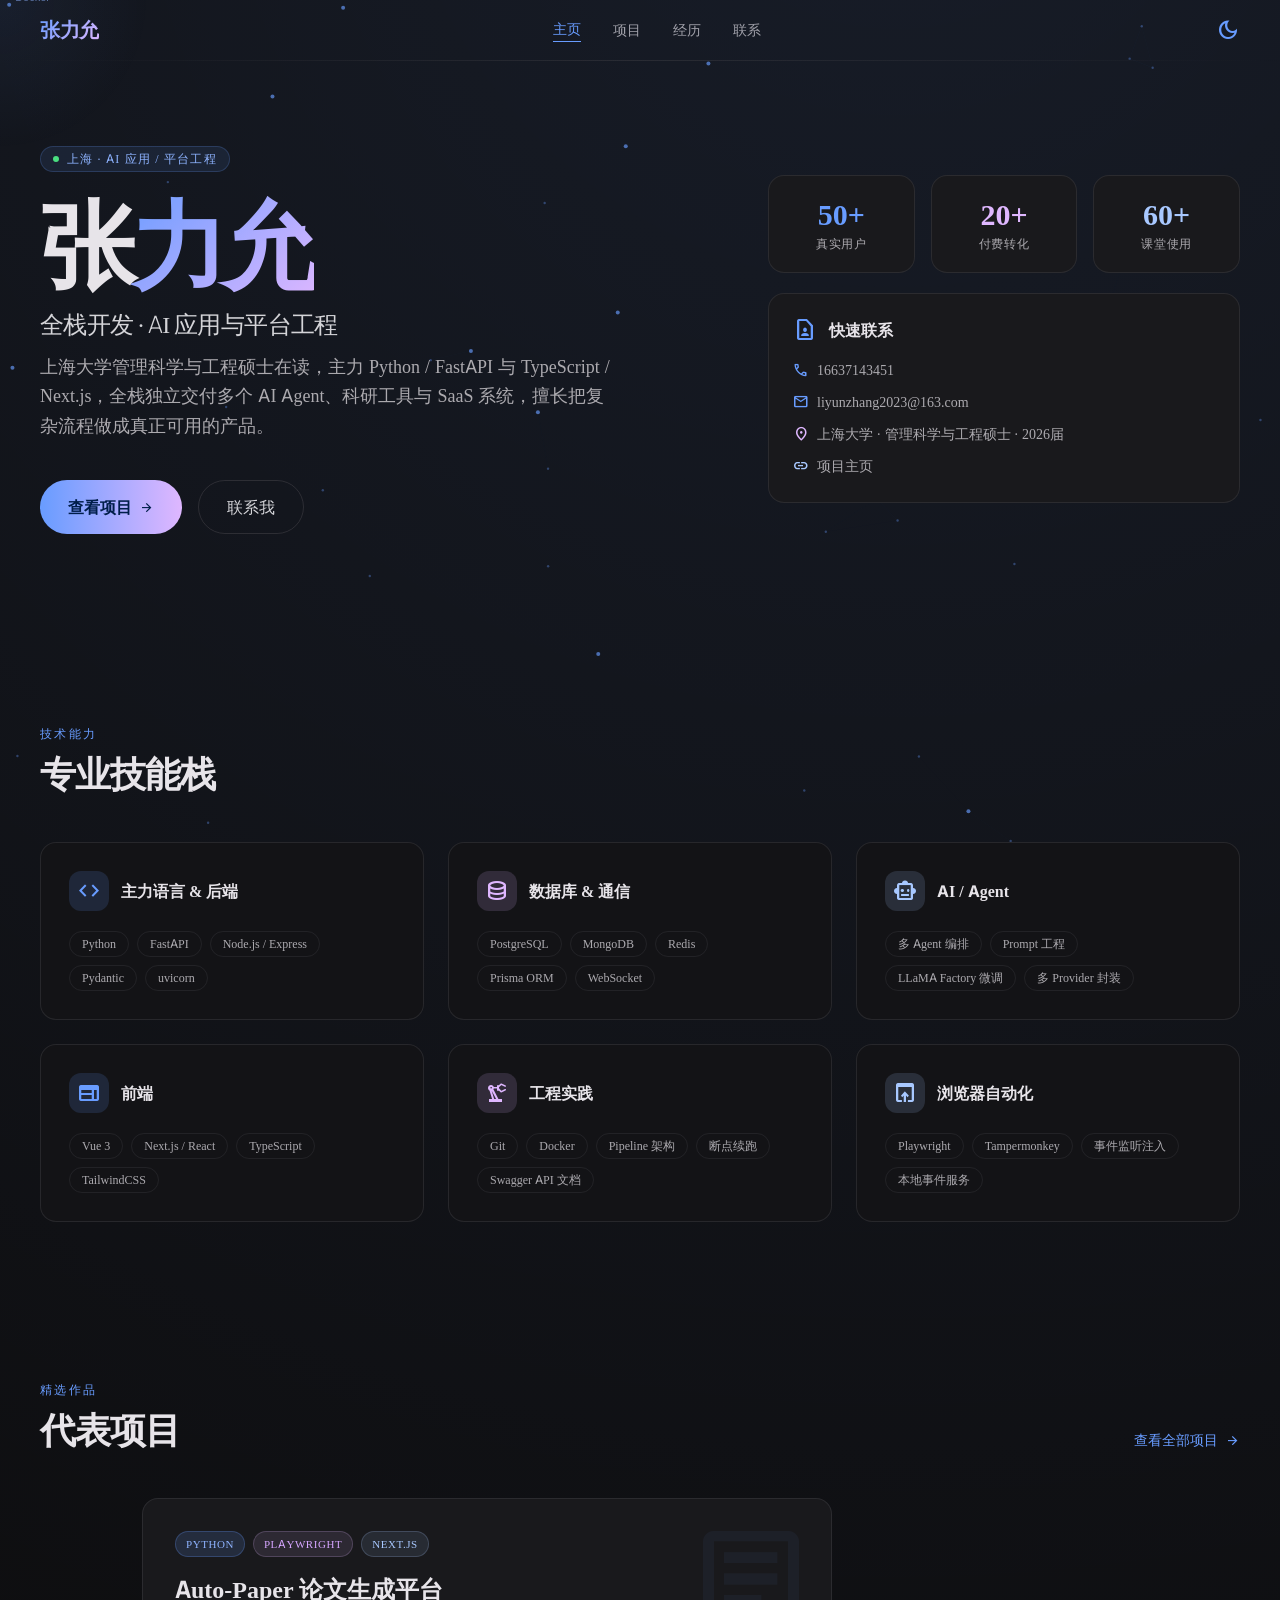
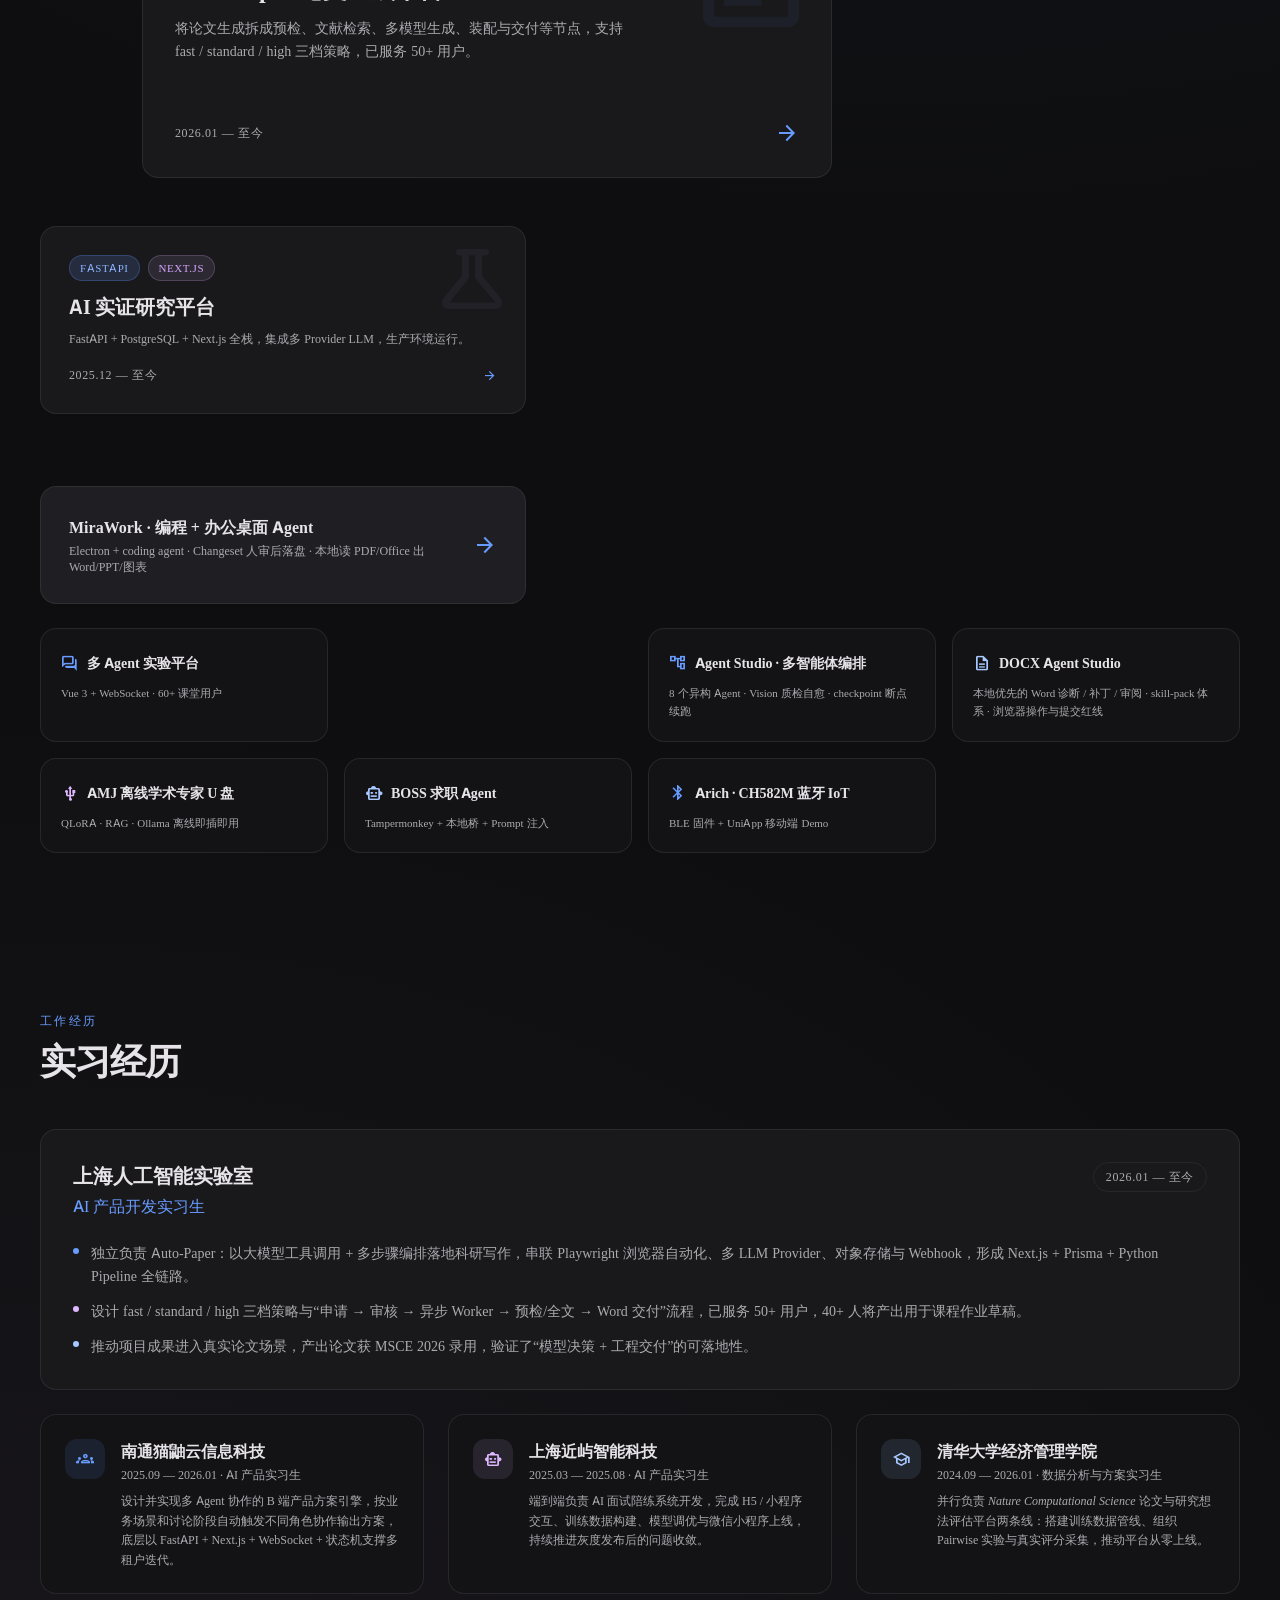
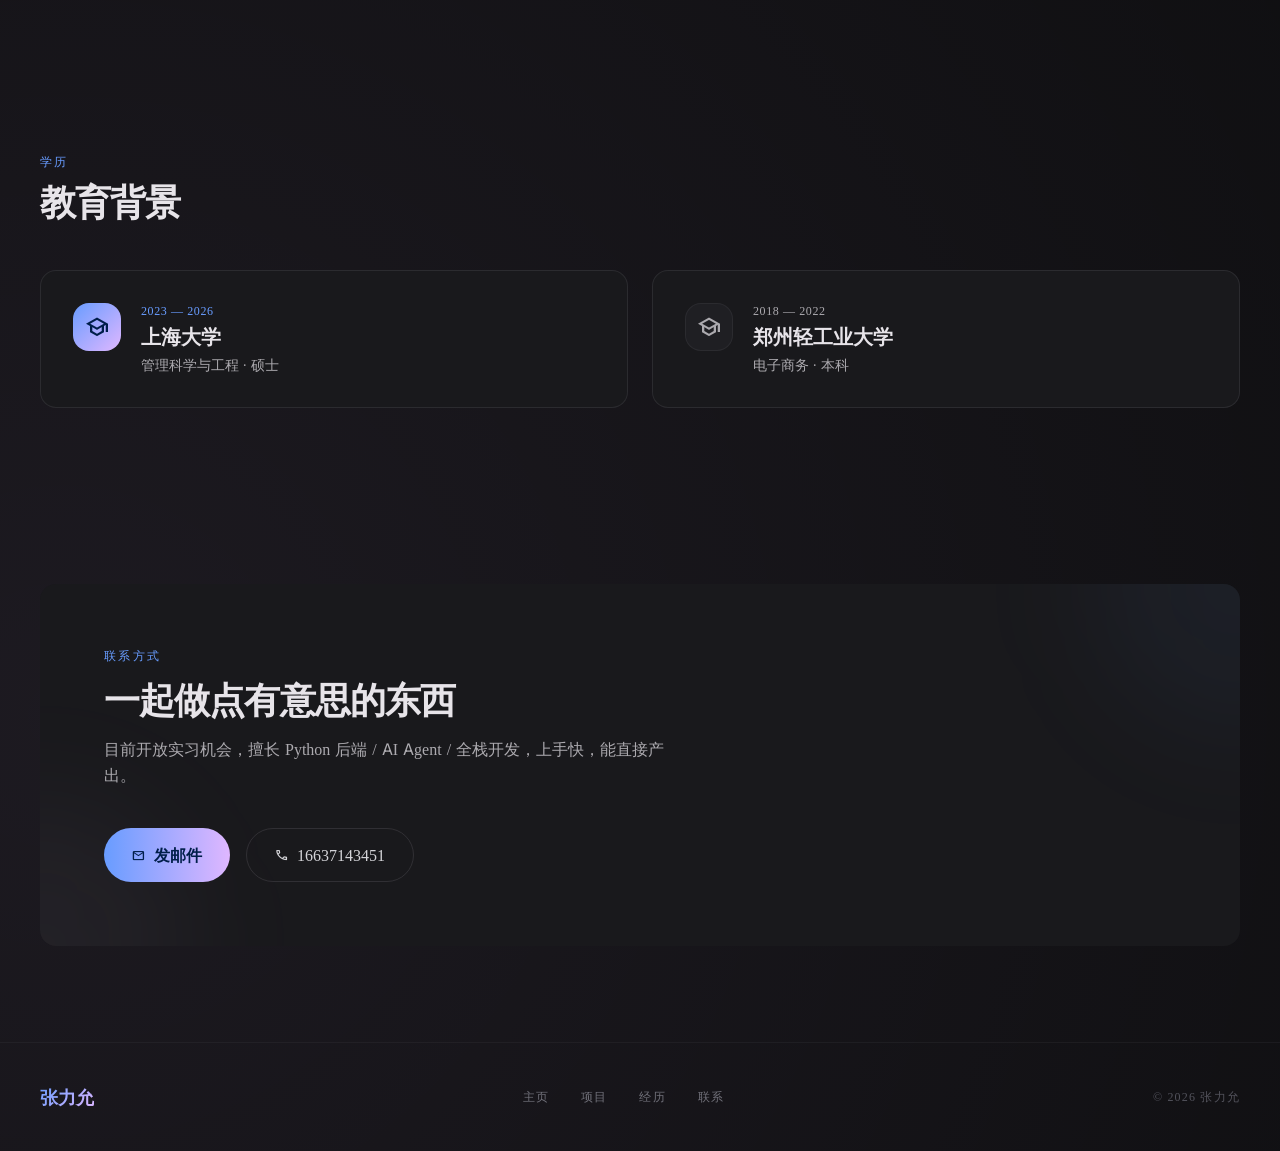
==== commit 4fcdecde: "站点合并：个人网站成为主站，字体本地化，脱敏图上线 - 首页/项目页换成个人站原设计（保留星空、渐变、glow-card 等） - ppt.html / methodology.html 套上同一外壳" ====
--- a/index.html
+++ b/index.html
@@ -1,285 +1,684 @@
 <!DOCTYPE html>
-<html lang="zh-CN">
+<!--
+  文件定位：首页/个人定位页。输入来自静态服务器或浏览器直接打开的 HTML 请求，
+  输出个人定位、核心项目入口和联系信息，是作品集的第一屏叙事入口。
+-->
+<html class="dark" lang="zh-CN">
 <head>
-<meta charset="utf-8">
-<meta name="viewport" content="width=device-width, initial-scale=1">
-<title>张力允 · 项目集 | AI Agent 工程</title>
-<meta name="description" content="张力允的项目集：MiraWork 桌面 Agent、Agent Studio 多智能体编排、AI 实证研究工作台、AutoPaper 论文流水线。">
+<meta charset="utf-8"/>
+<meta name="viewport" content="width=device-width, initial-scale=1.0"/>
+<title>张力允 · 全栈工程师 & AI Agent 开发者</title>
+<style>.anchor-alias{display:block;position:relative;top:-88px;visibility:hidden;height:0}</style>
+<link href="assets/fonts/fonts.css" rel="stylesheet"/>
+<script src="assets/vendor/tailwind.js"></script>
+<script>
+  tailwind.config = {
+    darkMode: "class",
+    theme: {
+      extend: {
+        colors: {
+          surface: "#0e0e10", "surface-container-low": "#131316",
+          "surface-container": "#19191c", "surface-container-high": "#1f1f23",
+          "surface-container-highest": "#252529", "surface-variant": "#252529",
+          "on-surface": "#e7e4e9", "on-surface-variant": "#acaaaf",
+          primary: "#689cff", "primary-dim": "#8eb3ff", "primary-container": "#4d8efe",
+          "on-primary": "#001e4a", "primary-fixed-dim": "#8eb3ff",
+          tertiary: "#dfb7ff", "tertiary-fixed": "#d5a5ff",
+          secondary: "#a8c8ff", "outline-variant": "#48474c", outline: "#767579",
+          background: "#0e0e10",
+        },
+        fontFamily: { headline: ["Manrope"], body: ["Inter"], label: ["Inter"] },
+        borderRadius: { DEFAULT: "0.25rem", lg: "0.75rem", xl: "1rem", full: "9999px" },
+        animation: { "neon-pulse": "neon-pulse 2s ease-in-out infinite" },
+        keyframes: {
+          "neon-pulse": {
+            "0%,100%": { boxShadow: "0 0 6px rgba(104,156,255,.5), 0 0 20px rgba(223,183,255,.25)" },
+            "50%": { boxShadow: "0 0 18px rgba(104,156,255,.8), 0 0 45px rgba(223,183,255,.5)" },
+          },
+        },
+      },
+    },
+  };
+</script>
 <style>
-  :root{
-    --bg:#fbfbfa; --panel:#fff; --line:#e6e4df; --ink:#1b1b19; --muted:#6b6862;
-    --accent:#0f4c81; --accent-soft:#eef3f8; --chip:#f2f1ee;
-  }
-  @media (prefers-color-scheme: dark){
-    :root{ --bg:#141413; --panel:#1c1c1a; --line:#302f2c; --ink:#eeece7; --muted:#9d9a93;
-           --accent:#7fb2e5; --accent-soft:#1d2733; --chip:#26251f; }
-  }
-  *{box-sizing:border-box}
-  body{
-    margin:0; background:var(--bg); color:var(--ink);
-    font:15px/1.65 -apple-system,BlinkMacSystemFont,"PingFang SC","Segoe UI","Microsoft YaHei",sans-serif;
-    -webkit-font-smoothing:antialiased;
-  }
-  .wrap{max-width:900px;margin:0 auto;padding:56px 24px 96px}
-  header{margin-bottom:44px}
-  h1{font-size:30px;letter-spacing:.01em;margin:0 0 8px}
-  .tagline{color:var(--muted);font-size:16px;margin:0 0 18px}
-  .meta{display:flex;flex-wrap:wrap;gap:8px;font-size:13px}
-  .meta span,.meta a{
-    background:var(--chip);border:1px solid var(--line);border-radius:999px;
-    padding:4px 12px;color:var(--muted);text-decoration:none;
-  }
-  .meta a:hover{color:var(--accent);border-color:var(--accent)}
-  .note{
-    margin:28px 0 0;padding:12px 16px;border-left:3px solid var(--accent);
-    background:var(--accent-soft);border-radius:0 8px 8px 0;font-size:13.5px;color:var(--muted);
-  }
-  h2.section{
-    font-size:13px;font-weight:600;letter-spacing:.12em;text-transform:uppercase;
-    color:var(--muted);margin:48px 0 18px;padding-bottom:8px;border-bottom:1px solid var(--line);
-  }
-  article{scroll-margin-top:20px;
-    background:var(--panel);border:1px solid var(--line);border-radius:12px;
-    padding:22px 24px;margin-bottom:18px;
-  }
-  .head{display:flex;flex-wrap:wrap;align-items:baseline;gap:10px;margin-bottom:4px}
-  .head h3{font-size:18px;margin:0}
-  .role{font-size:13px;color:var(--accent);background:var(--accent-soft);
-        border-radius:5px;padding:2px 8px}
-  .when{font-size:13px;color:var(--muted);margin-left:auto}
-  .lede{color:var(--muted);margin:8px 0 14px}
-  ul{margin:0 0 14px;padding-left:18px}
-  li{margin-bottom:7px}
-  li b{font-weight:600}
-  .stack{display:flex;flex-wrap:wrap;gap:6px;margin-top:14px}
-  .stack code{
-    background:var(--chip);border:1px solid var(--line);border-radius:5px;
-    padding:2px 8px;font-size:12.5px;font-family:ui-monospace,SFMono-Regular,Menlo,monospace;
-    color:var(--muted);
-  }
-  .metrics{
-    display:grid;grid-template-columns:repeat(auto-fit,minmax(116px,1fr));
-    gap:1px;background:var(--line);border:1px solid var(--line);
-    border-radius:9px;overflow:hidden;margin:14px 0;
-  }
-  .metrics div{background:var(--panel);padding:12px 14px}
-  .metrics b{display:block;font-size:19px;color:var(--accent);font-weight:600;line-height:1.3}
-  .metrics span{font-size:12px;color:var(--muted)}
-  .links{margin-top:14px;font-size:13.5px}
-  .links a{color:var(--accent);text-decoration:none;border-bottom:1px solid transparent}
-  .links a:hover{border-bottom-color:var(--accent)}
-  .links .private{color:var(--muted)}
-  footer{margin-top:56px;padding-top:20px;border-top:1px solid var(--line);
-         font-size:13px;color:var(--muted)}
+  ::-webkit-scrollbar { width: 4px; }
+  ::-webkit-scrollbar-thumb { background: #8eb3ff; border-radius: 99px; }
+  ::-webkit-scrollbar-track { background: transparent; }
+  .material-symbols-outlined { font-variation-settings:'FILL' 0,'wght' 400,'GRAD' 0,'opsz' 24; }
+  html { scroll-behavior: smooth; }
+
+  /* 彩蛋 canvas */
+  #bg-canvas { position:fixed; inset:0; z-index:0; pointer-events:none; }
+
+  /* 悬停发光卡片 */
+  .glow-card {
+    transition: transform .4s cubic-bezier(.23,1,.32,1), border-color .3s, box-shadow .3s;
+    border: 1px solid rgba(72,71,76,.4);
+  }
+  .glow-card:hover {
+    transform: translateY(-5px) scale(1.015);
+    border-color: rgba(104,156,255,.4);
+    animation: neon-pulse 2s infinite;
+  }
+
+  /* 技能标签发光 */
+  .skill-tag:hover {
+    background: rgba(104,156,255,.15);
+    border-color: rgba(104,156,255,.5);
+    box-shadow: 0 0 12px rgba(104,156,255,.25);
+    color: #a4c1ff;
+  }
+
+  /* section 淡入 */
+  .fade-in { opacity:0; transform:translateY(24px); transition: opacity .6s ease, transform .6s ease; }
+  .fade-in.visible { opacity:1; transform:translateY(0); }
+
+  /* 渐变文字 */
+  .grad-text { background: linear-gradient(135deg, #689cff 0%, #dfb7ff 100%); -webkit-background-clip:text; -webkit-text-fill-color:transparent; }
+
+  /* aura 背景 — 暗色默认 */
+  body {
+    background:
+      radial-gradient(circle at 70% -5%, rgba(104,156,255,.10) 0%, transparent 45%),
+      radial-gradient(circle at 5% 90%, rgba(223,183,255,.07) 0%, transparent 40%),
+      #0e0e10;
+    transition: background .4s ease, color .3s ease;
+  }
+
+  /* ═══ 明亮模式全局覆盖 ═══ */
+  html:not(.dark) body {
+    background:
+      radial-gradient(circle at 70% -5%, rgba(212,160,23,.08) 0%, transparent 45%),
+      radial-gradient(circle at 5% 90%, rgba(121,89,0,.05) 0%, transparent 40%),
+      #fafaf8;
+    color: #1b1c19;
+  }
+  html:not(.dark) ::-webkit-scrollbar-thumb { background: #d4a017; }
+
+  /* 文字颜色 */
+  html:not(.dark) .text-on-surface { color: #1b1c19 !important; }
+  html:not(.dark) .text-on-surface-variant { color: #4f4634 !important; }
+  html:not(.dark) .text-zinc-300 { color: #2a2a28 !important; }
+  html:not(.dark) .text-zinc-400 { color: #4f4634 !important; }
+  html:not(.dark) .text-zinc-500 { color: #817662 !important; }
+  html:not(.dark) .text-zinc-600 { color: #4f4634 !important; }
+
+  /* 卡片/容器背景 */
+  html:not(.dark) .bg-surface-container-low  { background-color: #f5f3ee !important; }
+  html:not(.dark) .bg-surface-container      { background-color: #f0eee9 !important; }
+  html:not(.dark) .bg-surface-container-high { background-color: #eae8e3 !important; }
+  html:not(.dark) .bg-surface-container-highest { background-color: #e4e2dd !important; }
+
+  /* 边框 */
+  html:not(.dark) .border-outline-variant\/20,
+  html:not(.dark) .border-outline-variant\/40,
+  html:not(.dark) .border-outline-variant\/50 { border-color: rgba(211,197,174,.5) !important; }
+
+  /* 渐变文字 — 切换为金色系 */
+  html:not(.dark) .grad-text {
+    background: linear-gradient(135deg, #795900 0%, #d4a017 100%);
+    -webkit-background-clip: text; -webkit-text-fill-color: transparent;
+  }
+
+  /* 卡片悬停 — 改为金色发光，去掉霓虹 */
+  html:not(.dark) .glow-card { border-color: rgba(211,197,174,.4) !important; }
+  html:not(.dark) .glow-card:hover {
+    animation: none !important;
+    box-shadow: 0 16px 40px -8px rgba(121,89,0,.18), 0 0 0 1px rgba(121,89,0,.08);
+    border-color: rgba(121,89,0,.25) !important;
+  }
+
+  /* 技能标签 — 金色 */
+  html:not(.dark) .skill-tag:hover {
+    background: rgba(121,89,0,.10) !important;
+    border-color: rgba(121,89,0,.4) !important;
+    box-shadow: 0 0 12px rgba(121,89,0,.15) !important;
+    color: #503a00 !important;
+  }
+
+  /* primary 相关颜色保持不变（蓝色），但可选改为金色 */
+  html:not(.dark) .text-primary { color: #795900 !important; }
+  html:not(.dark) .text-primary-fixed-dim { color: #503a00 !important; }
+  html:not(.dark) .bg-primary\/10 { background-color: rgba(121,89,0,.08) !important; }
+  html:not(.dark) .bg-primary\/15 { background-color: rgba(121,89,0,.12) !important; }
+  html:not(.dark) .border-primary\/20 { border-color: rgba(121,89,0,.2) !important; }
+  html:not(.dark) .border-primary\/25 { border-color: rgba(121,89,0,.25) !important; }
+
+  /* tertiary 紫色 → 暖棕 */
+  html:not(.dark) .text-tertiary { color: #77574c !important; }
+  html:not(.dark) .text-tertiary-fixed { color: #53372d !important; }
+  html:not(.dark) .bg-tertiary\/10 { background-color: rgba(119,87,76,.08) !important; }
+  html:not(.dark) .border-tertiary\/20 { border-color: rgba(119,87,76,.2) !important; }
+
+  /* secondary */
+  html:not(.dark) .text-secondary { color: #655e4d !important; }
+  html:not(.dark) .bg-secondary\/10 { background-color: rgba(101,94,77,.08) !important; }
+  html:not(.dark) .border-secondary\/20 { border-color: rgba(101,94,77,.2) !important; }
+
+  /* CTA 渐变按钮 — 改为金色 */
+  html:not(.dark) .bg-gradient-to-r.from-primary.to-tertiary,
+  html:not(.dark) .bg-gradient-to-r.from-primary { 
+    background-image: linear-gradient(to right, #795900, #d4a017) !important;
+  }
+  html:not(.dark) .from-primary.to-tertiary { --tw-gradient-from: #795900; --tw-gradient-to: #d4a017; }
+  html:not(.dark) a.from-primary, html:not(.dark) button.from-primary {
+    background: linear-gradient(to right, #795900, #d4a017) !important;
+    color: #ffffff !important;
+  }
+
+  /* 联系 section 背景 */
+  html:not(.dark) .bg-surface-container.rounded-2xl { background-color: #f0eee9 !important; }
+
+  /* 教育/卡片中的渐变装饰 */
+  html:not(.dark) .from-primary.to-tertiary.flex { 
+    background: linear-gradient(to bottom right, #795900, #d4a017) !important;
+  }
 </style>
 </head>
-<body>
-<div class="wrap">
-
-<header>
-  <h1>张力允</h1>
-  <p class="tagline">AI Agent 工程 · 桌面与平台侧全栈 · 上海</p>
-  <div class="meta">
-    <span>上海大学 · 管理科学与工程 硕士 · 2023–2026</span>
-    <a href="https://github.com/zhangliyun2023">GitHub</a>
-  </div>
-  <p class="note">
-    本页是项目说明页，用于替代此前托管在临时域名上的 Demo 链接。
-    多数项目源码位于私有仓库（含生产配置与用户数据），此处只公开架构、职责与可量化结果；
-    需要演示或代码走读可在面试时提供。
-  </p>
-</header>
-
-<h2 class="section">在职项目</h2>
-
-<article id="mirawork">
-  <div class="head">
-    <h3>MiraWork · 编程 + 办公双场景桌面 Agent</h3>
-    <span class="role">独立 0→1 / 持续主导</span>
-    <span class="when">2026.05 – 至今</span>
-  </div>
-  <p class="lede">
-    上海语生科学技术。用户在同一个本地工作区里：读 PDF/Word/Excel/PPT → 分析数据 →
-    写代码并运行 → 产出 Word / PPT / 图表。编程侧改动经 Changeset 人审后才落盘。
-  </p>
-  <div class="metrics">
-    <div><b>31 万行</b><span>本人贡献代码</span></div>
-    <div><b>49%</b><span>占现有代码库</span></div>
-    <div><b>2 周</b><span>入职到首版内测</span></div>
-    <div><b>40+</b><span>内部深度用户</span></div>
-  </div>
-  <ul>
-    <li><b>运行时集成</b>：Electron 主进程嵌入 coding agent，经 IPC 推送流式 message 与 tool_execution；多工作区 / 多 session，带图 prompt 自动切 Vision 模型。</li>
-    <li><b>人审闭环</b>：每轮 prompt 前对工作区做快照，结束后生成 diff 持久化为 Changeset，支持 accept / reject / revert 后再落盘 —— Agent 改码不再是黑箱。</li>
-    <li><b>文档管线</b>：自建 document extract/search（PDF/Office、OCR、内容哈希缓存），分级抽取避免大文件拖垮主链路。</li>
-    <li><b>状态一致性</b>：工作区文件以磁盘为最终裁决建立 liveness 统一真相源，外部删除或热更新后，文件树、预览与交付物列表不再与实际脱节。</li>
-    <li><b>工程面</b>：monorepo 含 CLI、LLM Gateway、技能市场安装与门禁化、Mac/Win 打包发版；多会话并行时按会话隔离状态，后台会话不干扰前台。</li>
-  </ul>
-  <div class="stack">
-    <code>Electron</code><code>TypeScript</code><code>Node</code><code>IPC</code>
-    <code>pnpm monorepo</code><code>Vision 模型路由</code><code>OCR</code>
-  </div>
-  <style>
-    .showcase{margin:16px 0 0}
-    .showcase a{
-      display:flex;align-items:center;gap:13px;text-decoration:none;color:inherit;
-      background:var(--accent-soft);border:1px solid var(--accent);border-radius:10px;
-      padding:13px 16px;transition:transform .22s cubic-bezier(.2,.7,.3,1),box-shadow .22s;
+<body class="text-on-surface font-body overflow-x-hidden min-h-screen">
+<canvas id="bg-canvas"></canvas>
+
+<!-- ═══════════════ NAV ═══════════════ -->
+<nav id="navbar" class="fixed top-0 w-full z-50 transition-all duration-300">
+  <div class="flex justify-between items-center max-w-7xl mx-auto px-6 md:px-10 h-18 py-4">
+    <a href="index.html" class="text-xl font-bold font-headline tracking-tight grad-text">张力允</a>
+    <div class="hidden md:flex items-center gap-8 text-sm font-medium">
+      <a href="index.html" class="text-primary border-b border-primary pb-0.5">主页</a>
+      <a href="projects.html" class="text-zinc-400 hover:text-zinc-100 transition-colors">项目</a>
+      <a href="index.html#experience" class="text-zinc-400 hover:text-zinc-100 transition-colors">经历</a>
+      <a href="index.html#contact" class="text-zinc-400 hover:text-zinc-100 transition-colors">联系</a>
+    </div>
+    <button id="theme-toggle" class="material-symbols-outlined text-primary active:scale-95 transition-transform">dark_mode</button>
+  </div>
+  <div class="h-px w-full bg-gradient-to-r from-transparent via-outline-variant/40 to-transparent"></div>
+</nav>
+
+<!-- ═══════════════ HERO ═══════════════ -->
+<section class="relative z-10 pt-36 pb-28 px-6 md:px-10 max-w-7xl mx-auto">
+  <div class="grid lg:grid-cols-12 gap-12 items-center">
+    <div class="lg:col-span-7">
+      <div class="inline-flex items-center gap-2 px-3 py-1 rounded-full bg-primary/10 border border-primary/20 mb-6 text-xs font-label uppercase tracking-widest text-primary-fixed-dim">
+        <span class="w-1.5 h-1.5 rounded-full bg-green-400 animate-pulse"></span>
+        上海 · AI 应用 / 平台工程
+      </div>
+      <h1 class="font-headline text-6xl md:text-8xl font-extrabold tracking-tighter leading-none mb-4">
+        张<span class="grad-text">力允</span>
+      </h1>
+      <p class="text-xl md:text-2xl text-zinc-300 font-headline font-light mb-3 tracking-tight">
+        全栈开发 · AI 应用与平台工程
+      </p>
+      <p class="text-on-surface-variant text-lg leading-relaxed max-w-xl mb-10">
+        上海大学管理科学与工程硕士在读，主力 Python / FastAPI 与 TypeScript / Next.js，全栈独立交付多个 AI Agent、科研工具与 SaaS 系统，擅长把复杂流程做成真正可用的产品。
+      </p>
+      <div class="flex flex-wrap gap-4">
+        <a href="projects.html" class="inline-flex items-center gap-2 px-7 py-3.5 rounded-full bg-gradient-to-r from-primary to-tertiary text-on-primary font-bold hover:shadow-[0_0_30px_rgba(104,156,255,.4)] transition-all active:scale-95">
+          查看项目 <span class="material-symbols-outlined text-sm">arrow_forward</span>
+        </a>
+        <a href="index.html#contact" class="inline-flex items-center gap-2 px-7 py-3.5 rounded-full border border-outline-variant/50 text-zinc-300 hover:border-primary/50 hover:text-primary transition-all">
+          联系我
+        </a>
+      </div>
+    </div>
+    <div class="lg:col-span-5 flex flex-col gap-5">
+      <!-- 统计卡片 -->
+      <div class="grid grid-cols-3 gap-4">
+        <div class="glow-card bg-surface-container rounded-xl p-5 text-center">
+          <div class="text-3xl font-headline font-extrabold text-primary mb-1">50+</div>
+          <div class="text-xs font-label uppercase tracking-wider text-on-surface-variant">真实用户</div>
+        </div>
+        <div class="glow-card bg-surface-container rounded-xl p-5 text-center">
+          <div class="text-3xl font-headline font-extrabold text-tertiary mb-1">20+</div>
+          <div class="text-xs font-label uppercase tracking-wider text-on-surface-variant">付费转化</div>
+        </div>
+        <div class="glow-card bg-surface-container rounded-xl p-5 text-center">
+          <div class="text-3xl font-headline font-extrabold text-secondary mb-1">60+</div>
+          <div class="text-xs font-label uppercase tracking-wider text-on-surface-variant">课堂使用</div>
+        </div>
+      </div>
+      <!-- 联系信息卡 -->
+      <div class="glow-card bg-surface-container rounded-xl p-6">
+        <div class="flex items-center gap-3 mb-4">
+          <span class="material-symbols-outlined text-primary">contact_page</span>
+          <span class="font-semibold text-on-surface">快速联系</span>
+        </div>
+        <div class="space-y-2 text-sm text-on-surface-variant">
+          <div class="flex items-center gap-2"><span class="material-symbols-outlined text-base text-primary">phone</span>16637143451</div>
+          <div class="flex items-center gap-2"><span class="material-symbols-outlined text-base text-primary">mail</span>liyunzhang2023@163.com</div>
+          <div class="flex items-center gap-2"><span class="material-symbols-outlined text-base text-tertiary">location_on</span>上海大学 · 管理科学与工程硕士 · 2026届</div>
+          <div class="flex items-center gap-2"><span class="material-symbols-outlined text-base text-secondary">link</span><a href="index.html" target="_blank" rel="noopener" class="hover:text-primary transition-colors">项目主页</a></div>
+        </div>
+      </div>
+    </div>
+  </div>
+</section>
+
+<!-- ═══════════════ 技能 ═══════════════ -->
+<section class="relative z-10 py-20 px-6 md:px-10 max-w-7xl mx-auto fade-in">
+  <div class="mb-12">
+    <span class="text-xs font-label uppercase tracking-[.2em] text-primary mb-3 block">技术能力</span>
+    <h2 class="text-4xl font-headline font-extrabold tracking-tight">专业技能栈</h2>
+  </div>
+  <div class="grid md:grid-cols-2 lg:grid-cols-3 gap-6">
+    <div class="glow-card bg-surface-container-low rounded-xl p-7">
+      <div class="flex items-center gap-3 mb-5">
+        <div class="w-10 h-10 rounded-lg bg-primary/15 flex items-center justify-center"><span class="material-symbols-outlined text-primary">code</span></div>
+        <span class="font-bold text-on-surface">主力语言 & 后端</span>
+      </div>
+      <div class="flex flex-wrap gap-2">
+        <span class="skill-tag px-3 py-1 rounded-full border border-outline-variant/30 text-xs text-on-surface-variant transition-all cursor-default">Python</span>
+        <span class="skill-tag px-3 py-1 rounded-full border border-outline-variant/30 text-xs text-on-surface-variant transition-all cursor-default">FastAPI</span>
+        <span class="skill-tag px-3 py-1 rounded-full border border-outline-variant/30 text-xs text-on-surface-variant transition-all cursor-default">Node.js / Express</span>
+        <span class="skill-tag px-3 py-1 rounded-full border border-outline-variant/30 text-xs text-on-surface-variant transition-all cursor-default">Pydantic</span>
+        <span class="skill-tag px-3 py-1 rounded-full border border-outline-variant/30 text-xs text-on-surface-variant transition-all cursor-default">uvicorn</span>
+      </div>
+    </div>
+    <div class="glow-card bg-surface-container-low rounded-xl p-7">
+      <div class="flex items-center gap-3 mb-5">
+        <div class="w-10 h-10 rounded-lg bg-tertiary/15 flex items-center justify-center"><span class="material-symbols-outlined text-tertiary">database</span></div>
+        <span class="font-bold text-on-surface">数据库 & 通信</span>
+      </div>
+      <div class="flex flex-wrap gap-2">
+        <span class="skill-tag px-3 py-1 rounded-full border border-outline-variant/30 text-xs text-on-surface-variant transition-all cursor-default">PostgreSQL</span>
+        <span class="skill-tag px-3 py-1 rounded-full border border-outline-variant/30 text-xs text-on-surface-variant transition-all cursor-default">MongoDB</span>
+        <span class="skill-tag px-3 py-1 rounded-full border border-outline-variant/30 text-xs text-on-surface-variant transition-all cursor-default">Redis</span>
+        <span class="skill-tag px-3 py-1 rounded-full border border-outline-variant/30 text-xs text-on-surface-variant transition-all cursor-default">Prisma ORM</span>
+        <span class="skill-tag px-3 py-1 rounded-full border border-outline-variant/30 text-xs text-on-surface-variant transition-all cursor-default">WebSocket</span>
+      </div>
+    </div>
+    <div class="glow-card bg-surface-container-low rounded-xl p-7">
+      <div class="flex items-center gap-3 mb-5">
+        <div class="w-10 h-10 rounded-lg bg-secondary/15 flex items-center justify-center"><span class="material-symbols-outlined text-secondary">smart_toy</span></div>
+        <span class="font-bold text-on-surface">AI / Agent</span>
+      </div>
+      <div class="flex flex-wrap gap-2">
+        <span class="skill-tag px-3 py-1 rounded-full border border-outline-variant/30 text-xs text-on-surface-variant transition-all cursor-default">多 Agent 编排</span>
+        <span class="skill-tag px-3 py-1 rounded-full border border-outline-variant/30 text-xs text-on-surface-variant transition-all cursor-default">Prompt 工程</span>
+        <span class="skill-tag px-3 py-1 rounded-full border border-outline-variant/30 text-xs text-on-surface-variant transition-all cursor-default">LLaMA Factory 微调</span>
+        <span class="skill-tag px-3 py-1 rounded-full border border-outline-variant/30 text-xs text-on-surface-variant transition-all cursor-default">多 Provider 封装</span>
+      </div>
+    </div>
+    <div class="glow-card bg-surface-container-low rounded-xl p-7">
+      <div class="flex items-center gap-3 mb-5">
+        <div class="w-10 h-10 rounded-lg bg-primary/15 flex items-center justify-center"><span class="material-symbols-outlined text-primary">web</span></div>
+        <span class="font-bold text-on-surface">前端</span>
+      </div>
+      <div class="flex flex-wrap gap-2">
+        <span class="skill-tag px-3 py-1 rounded-full border border-outline-variant/30 text-xs text-on-surface-variant transition-all cursor-default">Vue 3</span>
+        <span class="skill-tag px-3 py-1 rounded-full border border-outline-variant/30 text-xs text-on-surface-variant transition-all cursor-default">Next.js / React</span>
+        <span class="skill-tag px-3 py-1 rounded-full border border-outline-variant/30 text-xs text-on-surface-variant transition-all cursor-default">TypeScript</span>
+        <span class="skill-tag px-3 py-1 rounded-full border border-outline-variant/30 text-xs text-on-surface-variant transition-all cursor-default">TailwindCSS</span>
+      </div>
+    </div>
+    <div class="glow-card bg-surface-container-low rounded-xl p-7">
+      <div class="flex items-center gap-3 mb-5">
+        <div class="w-10 h-10 rounded-lg bg-tertiary/15 flex items-center justify-center"><span class="material-symbols-outlined text-tertiary">precision_manufacturing</span></div>
+        <span class="font-bold text-on-surface">工程实践</span>
+      </div>
+      <div class="flex flex-wrap gap-2">
+        <span class="skill-tag px-3 py-1 rounded-full border border-outline-variant/30 text-xs text-on-surface-variant transition-all cursor-default">Git</span>
+        <span class="skill-tag px-3 py-1 rounded-full border border-outline-variant/30 text-xs text-on-surface-variant transition-all cursor-default">Docker</span>
+        <span class="skill-tag px-3 py-1 rounded-full border border-outline-variant/30 text-xs text-on-surface-variant transition-all cursor-default">Pipeline 架构</span>
+        <span class="skill-tag px-3 py-1 rounded-full border border-outline-variant/30 text-xs text-on-surface-variant transition-all cursor-default">断点续跑</span>
+        <span class="skill-tag px-3 py-1 rounded-full border border-outline-variant/30 text-xs text-on-surface-variant transition-all cursor-default">Swagger API 文档</span>
+      </div>
+    </div>
+    <div class="glow-card bg-surface-container-low rounded-xl p-7">
+      <div class="flex items-center gap-3 mb-5">
+        <div class="w-10 h-10 rounded-lg bg-secondary/15 flex items-center justify-center"><span class="material-symbols-outlined text-secondary">open_in_browser</span></div>
+        <span class="font-bold text-on-surface">浏览器自动化</span>
+      </div>
+      <div class="flex flex-wrap gap-2">
+        <span class="skill-tag px-3 py-1 rounded-full border border-outline-variant/30 text-xs text-on-surface-variant transition-all cursor-default">Playwright</span>
+        <span class="skill-tag px-3 py-1 rounded-full border border-outline-variant/30 text-xs text-on-surface-variant transition-all cursor-default">Tampermonkey</span>
+        <span class="skill-tag px-3 py-1 rounded-full border border-outline-variant/30 text-xs text-on-surface-variant transition-all cursor-default">事件监听注入</span>
+        <span class="skill-tag px-3 py-1 rounded-full border border-outline-variant/30 text-xs text-on-surface-variant transition-all cursor-default">本地事件服务</span>
+      </div>
+    </div>
+  </div>
+</section>
+
+<!-- ═══════════════ 精选项目 ═══════════════ -->
+<section class="relative z-10 py-20 px-6 md:px-10 max-w-7xl mx-auto fade-in">
+  <div class="flex justify-between items-end mb-12">
+    <div>
+      <span class="text-xs font-label uppercase tracking-[.2em] text-primary mb-3 block">精选作品</span>
+      <h2 class="text-4xl font-headline font-extrabold tracking-tight">代表项目</h2>
+    </div>
+    <a href="projects.html" class="hidden md:inline-flex items-center gap-2 text-sm text-primary hover:underline underline-offset-4">
+      查看全部项目 <span class="material-symbols-outlined text-sm">arrow_forward</span>
+    </a>
+  </div>
+
+  <div class="grid md:grid-cols-12 gap-6">
+    <!-- 大卡片 -->
+    <span id="autopaper" class="anchor-alias" aria-hidden="true"></span><a href="projects/autopaper.html" class="md:col-span-7 glow-card bg-surface-container rounded-xl p-8 flex flex-col justify-between min-h-[280px] group relative overflow-hidden">
+      <div class="absolute top-4 right-4 opacity-5 group-hover:opacity-10 transition-opacity">
+        <span class="material-symbols-outlined text-[8rem] text-primary">article</span>
+      </div>
+      <div>
+        <div class="flex gap-2 mb-4">
+          <span class="px-2.5 py-1 rounded-full bg-primary/15 border border-primary/25 text-[11px] font-label uppercase tracking-wider text-primary-fixed-dim">Python</span>
+          <span class="px-2.5 py-1 rounded-full bg-tertiary/10 border border-tertiary/20 text-[11px] font-label uppercase tracking-wider text-tertiary-fixed">Playwright</span>
+          <span class="px-2.5 py-1 rounded-full bg-secondary/10 border border-secondary/20 text-[11px] font-label uppercase tracking-wider text-secondary">Next.js</span>
+        </div>
+        <h3 class="text-2xl font-headline font-extrabold mb-3">Auto-Paper 论文生成平台</h3>
+        <p class="text-on-surface-variant text-sm leading-relaxed max-w-md">将论文生成拆成预检、文献检索、多模型生成、装配与交付等节点，支持 fast / standard / high 三档策略，已服务 50+ 用户。</p>
+      </div>
+      <div class="flex items-center justify-between mt-6">
+        <span class="text-xs font-label text-on-surface-variant uppercase tracking-wider">2026.01 — 至今</span>
+        <span class="material-symbols-outlined text-primary group-hover:translate-x-1 transition-transform">arrow_forward</span>
+      </div>
+    </a>
+
+    <!-- 右侧两个小卡片 -->
+    <div class="md:col-span-5 flex flex-col gap-6">
+      <span id="workbench" class="anchor-alias" aria-hidden="true"></span><a href="projects/workbench.html" class="glow-card bg-surface-container rounded-xl p-7 flex flex-col justify-between flex-1 group relative overflow-hidden">
+        <div class="absolute top-3 right-3 opacity-5 group-hover:opacity-10 transition-opacity">
+          <span class="material-symbols-outlined text-[5rem] text-tertiary">science</span>
+        </div>
+        <div>
+          <div class="flex gap-2 mb-3">
+            <span class="px-2.5 py-1 rounded-full bg-primary/15 border border-primary/25 text-[11px] font-label uppercase tracking-wider text-primary-fixed-dim">FastAPI</span>
+            <span class="px-2.5 py-1 rounded-full bg-tertiary/10 border border-tertiary/20 text-[11px] font-label uppercase tracking-wider text-tertiary-fixed">Next.js</span>
+          </div>
+          <h3 class="text-xl font-headline font-extrabold mb-2">AI 实证研究平台</h3>
+          <p class="text-on-surface-variant text-xs leading-relaxed">FastAPI + PostgreSQL + Next.js 全栈，集成多 Provider LLM，生产环境运行。</p>
+        </div>
+        <div class="flex items-center justify-between mt-4">
+          <span class="text-xs font-label text-on-surface-variant uppercase tracking-wider">2025.12 — 至今</span>
+          <span class="material-symbols-outlined text-primary text-sm group-hover:translate-x-1 transition-transform">arrow_forward</span>
+        </div>
+      </a>
+      <span id="mirawork" class="anchor-alias" aria-hidden="true"></span><span id="desktop-agent" class="anchor-alias" aria-hidden="true"></span><a href="projects.html" class="glow-card bg-surface-container-high rounded-xl p-7 flex items-center justify-between group">
+          <div>
+            <p class="font-bold text-on-surface mb-1">MiraWork · 编程 + 办公桌面 Agent</p>
+            <p class="text-xs text-on-surface-variant">Electron + coding agent · Changeset 人审后落盘 · 本地读 PDF/Office 出 Word/PPT/图表</p>
+          </div>
+          <span class="material-symbols-outlined text-primary group-hover:translate-x-1 transition-transform text-2xl">arrow_forward</span>
+        </a>
+    </div>
+  </div>
+
+  <!-- 其他重点项目 -->
+  <div class="grid md:grid-cols-4 gap-4 mt-6">
+    <a href="projects/multi-agent.html" class="glow-card bg-surface-container-low rounded-xl p-5 group">
+      <div class="flex items-center gap-2 mb-2">
+        <span class="material-symbols-outlined text-primary text-lg">forum</span>
+        <p class="font-bold text-sm">多 Agent 实验平台</p>
+      </div>
+      <p class="text-[11px] text-on-surface-variant leading-relaxed">Vue 3 + WebSocket · 60+ 课堂用户</p>
+    </a>
+    <span id="agent-studio" class="anchor-alias" aria-hidden="true"></span><div class="glow-card bg-surface-container-low rounded-xl p-5">
+      <div class="flex items-center gap-2 mb-2">
+        <span class="material-symbols-outlined text-primary text-lg">account_tree</span>
+        <p class="font-bold text-sm">Agent Studio · 多智能体编排</p>
+      </div>
+      <p class="text-[11px] text-on-surface-variant leading-relaxed">8 个异构 Agent · Vision 质检自愈 · checkpoint 断点续跑</p>
+    </div>
+    <div class="glow-card bg-surface-container-low rounded-xl p-5">
+      <div class="flex items-center gap-2 mb-2">
+        <span class="material-symbols-outlined text-secondary text-lg">description</span>
+        <p class="font-bold text-sm">DOCX Agent Studio</p>
+      </div>
+      <p class="text-[11px] text-on-surface-variant leading-relaxed">本地优先的 Word 诊断 / 补丁 / 审阅 · skill-pack 体系 · 浏览器操作与提交红线</p>
+    </div>
+    <div class="glow-card bg-surface-container-low rounded-xl p-5">
+      <div class="flex items-center gap-2 mb-2">
+        <span class="material-symbols-outlined text-tertiary text-lg">usb</span>
+        <p class="font-bold text-sm">AMJ 离线学术专家 U 盘</p>
+      </div>
+      <p class="text-[11px] text-on-surface-variant leading-relaxed">QLoRA · RAG · Ollama 离线即插即用</p>
+    </div>
+    <div class="glow-card bg-surface-container-low rounded-xl p-5">
+      <div class="flex items-center gap-2 mb-2">
+        <span class="material-symbols-outlined text-secondary text-lg">smart_toy</span>
+        <p class="font-bold text-sm">BOSS 求职 Agent</p>
+      </div>
+      <p class="text-[11px] text-on-surface-variant leading-relaxed">Tampermonkey + 本地桥 + Prompt 注入</p>
+    </div>
+    <div class="glow-card bg-surface-container-low rounded-xl p-5">
+      <div class="flex items-center gap-2 mb-2">
+        <span class="material-symbols-outlined text-primary text-lg">bluetooth</span>
+        <p class="font-bold text-sm">Arich · CH582M 蓝牙 IoT</p>
+      </div>
+      <p class="text-[11px] text-on-surface-variant leading-relaxed">BLE 固件 + UniApp 移动端 Demo</p>
+    </div>
+  </div>
+</section>
+
+<!-- ═══════════════ 实习经历 ═══════════════ -->
+<section id="experience" class="relative z-10 py-20 px-6 md:px-10 max-w-7xl mx-auto fade-in">
+  <span class="text-xs font-label uppercase tracking-[.2em] text-primary mb-3 block">工作经历</span>
+  <h2 class="text-4xl font-headline font-extrabold tracking-tight mb-12">实习经历</h2>
+
+  <div class="space-y-6">
+    <!-- 上海人工智能实验室 -->
+    <div class="glow-card bg-surface-container rounded-xl p-8">
+      <div class="flex flex-col md:flex-row md:items-start justify-between gap-4 mb-6">
+        <div>
+          <h3 class="text-xl font-headline font-bold">上海人工智能实验室</h3>
+          <p class="text-primary mt-1 font-medium">AI 产品开发实习生</p>
+        </div>
+        <span class="text-xs font-label uppercase tracking-wider text-on-surface-variant border border-outline-variant/30 px-3 py-1.5 rounded-full whitespace-nowrap">2026.01 — 至今</span>
+      </div>
+      <ul class="space-y-3 text-on-surface-variant text-sm leading-relaxed">
+        <li class="flex items-start gap-3"><span class="w-1.5 h-1.5 rounded-full bg-primary mt-1.5 flex-shrink-0"></span>独立负责 Auto-Paper：以大模型工具调用 + 多步骤编排落地科研写作，串联 Playwright 浏览器自动化、多 LLM Provider、对象存储与 Webhook，形成 Next.js + Prisma + Python Pipeline 全链路。</li>
+        <li class="flex items-start gap-3"><span class="w-1.5 h-1.5 rounded-full bg-tertiary mt-1.5 flex-shrink-0"></span>设计 fast / standard / high 三档策略与“申请 → 审核 → 异步 Worker → 预检/全文 → Word 交付”流程，已服务 50+ 用户，40+ 人将产出用于课程作业草稿。</li>
+        <li class="flex items-start gap-3"><span class="w-1.5 h-1.5 rounded-full bg-secondary mt-1.5 flex-shrink-0"></span>推动项目成果进入真实论文场景，产出论文获 MSCE 2026 录用，验证了“模型决策 + 工程交付”的可落地性。</li>
+      </ul>
+    </div>
+
+    <!-- 其他经历简列 -->
+    <div class="grid md:grid-cols-3 gap-6">
+      <div class="glow-card bg-surface-container-low rounded-xl p-6">
+        <div class="flex items-start gap-4">
+          <div class="w-10 h-10 rounded-lg bg-primary/10 flex items-center justify-center flex-shrink-0">
+            <span class="material-symbols-outlined text-primary text-lg">groups</span>
+          </div>
+          <div>
+            <h4 class="font-bold text-on-surface">南通猫鼬云信息科技</h4>
+            <p class="text-xs text-on-surface-variant mt-1 mb-2">2025.09 — 2026.01 · AI 产品实习生</p>
+            <p class="text-xs text-on-surface-variant leading-relaxed">设计并实现多 Agent 协作的 B 端产品方案引擎，按业务场景和讨论阶段自动触发不同角色协作输出方案，底层以 FastAPI + Next.js + WebSocket + 状态机支撑多租户迭代。</p>
+          </div>
+        </div>
+      </div>
+      <div class="glow-card bg-surface-container-low rounded-xl p-6">
+        <div class="flex items-start gap-4">
+          <div class="w-10 h-10 rounded-lg bg-tertiary/10 flex items-center justify-center flex-shrink-0">
+            <span class="material-symbols-outlined text-tertiary text-lg">smart_toy</span>
+          </div>
+          <div>
+            <h4 class="font-bold text-on-surface">上海近屿智能科技</h4>
+            <p class="text-xs text-on-surface-variant mt-1 mb-2">2025.03 — 2025.08 · AI 产品实习生</p>
+            <p class="text-xs text-on-surface-variant leading-relaxed">端到端负责 AI 面试陪练系统开发，完成 H5 / 小程序交互、训练数据构建、模型调优与微信小程序上线，持续推进灰度发布后的问题收敛。</p>
+          </div>
+        </div>
+      </div>
+      <div class="glow-card bg-surface-container-low rounded-xl p-6">
+        <div class="flex items-start gap-4">
+          <div class="w-10 h-10 rounded-lg bg-secondary/10 flex items-center justify-center flex-shrink-0">
+            <span class="material-symbols-outlined text-secondary text-lg">school</span>
+          </div>
+          <div>
+            <h4 class="font-bold text-on-surface">清华大学经济管理学院</h4>
+            <p class="text-xs text-on-surface-variant mt-1 mb-2">2024.09 — 2026.01 · 数据分析与方案实习生</p>
+            <p class="text-xs text-on-surface-variant leading-relaxed">并行负责 <em>Nature Computational Science</em> 论文与研究想法评估平台两条线：搭建训练数据管线、组织 Pairwise 实验与真实评分采集，推动平台从零上线。</p>
+          </div>
+        </div>
+      </div>
+    </div>
+  </div>
+</section>
+
+<!-- ═══════════════ 教育背景 ═══════════════ -->
+<section class="relative z-10 py-20 px-6 md:px-10 max-w-7xl mx-auto fade-in">
+  <span class="text-xs font-label uppercase tracking-[.2em] text-primary mb-3 block">学历</span>
+  <h2 class="text-4xl font-headline font-extrabold tracking-tight mb-12">教育背景</h2>
+  <div class="grid md:grid-cols-2 gap-6">
+    <div class="glow-card bg-surface-container rounded-xl p-8 flex items-start gap-5">
+      <div class="w-12 h-12 rounded-xl bg-gradient-to-br from-primary to-tertiary flex items-center justify-center flex-shrink-0">
+        <span class="material-symbols-outlined text-on-primary">school</span>
+      </div>
+      <div>
+        <div class="text-xs font-label uppercase tracking-wider text-primary mb-1">2023 — 2026</div>
+        <h3 class="text-xl font-headline font-bold mb-1">上海大学</h3>
+        <p class="text-on-surface-variant text-sm">管理科学与工程 · 硕士</p>
+      </div>
+    </div>
+    <div class="glow-card bg-surface-container rounded-xl p-8 flex items-start gap-5">
+      <div class="w-12 h-12 rounded-xl bg-surface-container-high flex items-center justify-center flex-shrink-0 border border-outline-variant/30">
+        <span class="material-symbols-outlined text-on-surface-variant">school</span>
+      </div>
+      <div>
+        <div class="text-xs font-label uppercase tracking-wider text-on-surface-variant mb-1">2018 — 2022</div>
+        <h3 class="text-xl font-headline font-bold mb-1">郑州轻工业大学</h3>
+        <p class="text-on-surface-variant text-sm">电子商务 · 本科</p>
+      </div>
+    </div>
+  </div>
+</section>
+
+<!-- ═══════════════ 联系 ═══════════════ -->
+<section id="contact" class="relative z-10 py-24 px-6 md:px-10 max-w-7xl mx-auto fade-in">
+  <div class="bg-surface-container rounded-2xl p-12 md:p-16 relative overflow-hidden">
+    <div class="absolute top-0 right-0 w-72 h-72 bg-primary/5 rounded-full -translate-y-1/2 translate-x-1/2 blur-3xl"></div>
+    <div class="absolute bottom-0 left-0 w-72 h-72 bg-tertiary/5 rounded-full translate-y-1/2 -translate-x-1/2 blur-3xl"></div>
+    <div class="relative z-10 max-w-xl">
+      <span class="text-xs font-label uppercase tracking-[.2em] text-primary mb-4 block">联系方式</span>
+      <h2 class="text-4xl font-headline font-extrabold tracking-tight mb-4">一起做点有意思的东西</h2>
+      <p class="text-on-surface-variant mb-10 leading-relaxed">目前开放实习机会，擅长 Python 后端 / AI Agent / 全栈开发，上手快，能直接产出。</p>
+      <div class="flex flex-col sm:flex-row gap-4">
+        <a href="mailto:liyunzhang2023@163.com" class="inline-flex items-center gap-2 px-7 py-3.5 rounded-full bg-gradient-to-r from-primary to-tertiary text-on-primary font-bold hover:shadow-[0_0_25px_rgba(104,156,255,.4)] transition-all active:scale-95">
+          <span class="material-symbols-outlined text-sm">mail</span>发邮件
+        </a>
+        <a href="tel:16637143451" class="inline-flex items-center gap-2 px-7 py-3.5 rounded-full border border-outline-variant/50 text-zinc-300 hover:border-primary/50 hover:text-primary transition-all">
+          <span class="material-symbols-outlined text-sm">phone</span>16637143451
+        </a>
+      </div>
+    </div>
+  </div>
+</section>
+
+<!-- ═══════════════ FOOTER ═══════════════ -->
+<footer class="relative z-10 border-t border-outline-variant/20 py-10 px-6 md:px-10">
+  <div class="max-w-7xl mx-auto flex flex-col md:flex-row justify-between items-center gap-6">
+    <div class="font-headline font-black text-lg grad-text">张力允</div>
+    <div class="flex flex-wrap justify-center gap-8 text-xs font-label uppercase tracking-widest text-zinc-500">
+      <a href="index.html" class="hover:text-primary transition-colors">主页</a>
+      <a href="projects.html" class="hover:text-primary transition-colors">项目</a>
+      <a href="index.html#experience" class="hover:text-primary transition-colors">经历</a>
+      <a href="mailto:liyunzhang2023@163.com" class="hover:text-primary transition-colors">联系</a>
+    </div>
+    <div class="text-zinc-600 text-xs tracking-widest uppercase">© 2026 张力允</div>
+  </div>
+</footer>
+
+<!-- ═══════════════ SCRIPT ═══════════════ -->
+<script>
+// ── 导航滚动效果（主题感知） ──
+const navbar = document.getElementById('navbar');
+function updateNavbar() {
+  const dark = document.documentElement.classList.contains('dark');
+  if (window.scrollY > 30) {
+    navbar.style.background = dark ? 'rgba(14,14,16,.88)' : 'rgba(250,250,248,.88)';
+    navbar.style.backdropFilter = 'blur(20px)';
+    navbar.style.boxShadow = dark ? '0 1px 0 rgba(72,71,76,.3)' : '0 1px 0 rgba(211,197,174,.5)';
+  } else {
+    navbar.style.background = 'transparent';
+    navbar.style.backdropFilter = 'none';
+    navbar.style.boxShadow = 'none';
+  }
+}
+window.addEventListener('scroll', updateNavbar);
+
+// ── 主题切换 ──
+const themeBtn = document.getElementById('theme-toggle');
+themeBtn.addEventListener('click', () => {
+  document.documentElement.classList.toggle('dark');
+  const dark = document.documentElement.classList.contains('dark');
+  themeBtn.textContent = dark ? 'light_mode' : 'dark_mode';
+  updateNavbar(); // 切换后立即更新导航颜色
+});
+
+// ── Section 淡入 ──
+const observer = new IntersectionObserver(entries => {
+  entries.forEach(e => { if (e.isIntersecting) e.target.classList.add('visible'); });
+}, { threshold: 0.1 });
+document.querySelectorAll('.fade-in').forEach(el => observer.observe(el));
+
+// ══════════════════════════════════════════════
+// ── 首页专属彩蛋：技能星座图 ──
+// 暗色模式：技能节点星座网络随鼠标漂浮
+// 明亮模式：金色光晕 + 浮动气泡
+// ══════════════════════════════════════════════
+const canvas = document.getElementById('bg-canvas');
+const ctx = canvas.getContext('2d');
+let W, H, mx = 0, my = 0, tmx = 0, tmy = 0;
+const skills = ['Python','FastAPI','Vue 3','WebSocket','Agent','LLM','MongoDB','Next.js','Docker','Prisma','Playwright','TypeScript'];
+let nodes = [];
+
+function resize() {
+  W = canvas.width = window.innerWidth;
+  H = canvas.height = window.innerHeight;
+  nodes = skills.concat(Array.from({length:25},()=>'')).map((label, i) => ({
+    x: Math.random() * W, y: Math.random() * H,
+    vx: (Math.random()-.5)*.3, vy: (Math.random()-.5)*.3,
+    r: label ? 2 : 1.2,
+    label,
+    opacity: label ? .65 : .35,
+  }));
+}
+resize();
+window.addEventListener('resize', resize);
+window.addEventListener('mousemove', e => { tmx = e.clientX; tmy = e.clientY; });
+
+function draw() {
+  ctx.clearRect(0,0,W,H);
+  mx += (tmx-mx)*.06; my += (tmy-my)*.06;
+  const dark = document.documentElement.classList.contains('dark');
+
+  const rgb = dark ? '104,156,255' : '212,160,23';
+  const textRgb = dark ? '142,179,255' : '121,89,0';
+
+  // 双模式通用：星座节点网络
+  nodes.forEach((n,i) => {
+    n.x = (n.x+n.vx+W)%W; n.y = (n.y+n.vy+H)%H;
+    // 鼠标推力
+    const dx=mx-n.x, dy=my-n.y, d=Math.hypot(dx,dy);
+    if(d<180){ const f=(1-d/180)*.25; n.x-=dx*f*.025; n.y-=dy*f*.025; }
+
+    // 粒子
+    ctx.beginPath(); ctx.arc(n.x,n.y,n.r,0,Math.PI*2);
+    ctx.fillStyle=`rgba(${rgb},${n.opacity})`;
+    ctx.fill();
+
+    // 技能标签
+    if(n.label && d<250){
+      ctx.font='11px Inter, sans-serif';
+      ctx.fillStyle=`rgba(${textRgb},${.6*(1-d/250)})`;
+      ctx.fillText(n.label, n.x+6, n.y-4);
     }
-    .showcase a:hover{transform:translateY(-2px);box-shadow:0 10px 22px -12px rgba(15,76,129,.55)}
-    .showcase-ic{
-      flex:0 0 auto;width:30px;height:30px;border-radius:8px;display:grid;place-items:center;
-      background:var(--accent);color:var(--panel);font-size:11px;padding-left:2px;
+
+    // 连线
+    for(let j=i+1;j<nodes.length;j++){
+      const m=nodes[j], dd=Math.hypot(n.x-m.x,n.y-m.y);
+      if(dd<100){ ctx.beginPath(); ctx.moveTo(n.x,n.y); ctx.lineTo(m.x,m.y);
+        ctx.strokeStyle=`rgba(${rgb},${.055*(1-dd/100)})`; ctx.lineWidth=.6; ctx.stroke(); }
     }
-    .showcase-txt{font-size:13.5px;color:var(--muted);line-height:1.5}
-    .showcase-txt b{display:block;font-size:14.5px;color:var(--accent);font-weight:600}
-    .showcase-go{margin-left:auto;color:var(--accent);font-size:16px;transition:transform .22s}
-    .showcase a:hover .showcase-go{transform:translateX(3px)}
-    @media (max-width:520px){ .showcase-go{display:none} }
-  </style>
-  <p class="showcase">
-    <a href="./ppt.html">
-      <span class="showcase-ic" aria-hidden="true">▶</span>
-      <span class="showcase-txt"><b>看成品 · Agent 自动生成 PPT 展示</b>5 份样张 · 50 页 · 含「AI 生图 vs 联网搜图」同题对照</span>
-      <span class="showcase-go" aria-hidden="true">→</span>
-    </a>
-  </p>
-  <p class="showcase">
-    <a href="./methodology.html">
-      <span class="showcase-ic" aria-hidden="true">✓</span>
-      <span class="showcase-txt"><b>可沉淀的方法论 · 13 条判据 + 可跑的门禁脚本</b>不是「注重工程质量」，是一批不知道就会做错、而且错得看不出来的规则</span>
-      <span class="showcase-go" aria-hidden="true">→</span>
-    </a>
-  </p>
-  <p class="links private">口径：git blame 于 HEAD，2470 个手写源文件，已排除依赖锁文件、构建产物与 vendored 资源；其中测试代码 11.8 万行。源码位于公司私有 GitLab，不公开。</p>
-</article>
-
-<h2 class="section">独立项目</h2>
-
-<article id="agent-studio">
-  <div class="head">
-    <h3>Agent Studio · 多智能体编排与自愈运行时</h3>
-    <span class="role">全栈 · 独立开发</span>
-    <span class="when">2026.03 – 至今</span>
-  </div>
-  <p class="lede">
-    把「自然语言 → 可运行原型」做成<b>可观测</b>的 Agent 工程平台。
-    用可玩原型作为验证载体，而不是单纯的游戏 Demo —— 无需先操作试玩，
-    从首屏就能看到 Agent 如何规划、调用工具、失败自愈和复盘。
-  </p>
-  <ul>
-    <li><b>编排</b>：8 个异构 Agent（Designer / Coder / Validator / Visual Inspector / Reflector 等）按阶段编排；Tool Registry 统一文件、Python、浏览器、Web 检索等工具调用。</li>
-    <li><b>可观测</b>：前端实时展示 SSE 事件流、打分卡、质量走势与策略切换。</li>
-    <li><b>自愈运行时</b>：无头 Chromium 真实渲染 + Vision 质检；失败后进入 Patch / Recode 双模干预，支持最佳版本回退与自动修复。</li>
-    <li><b>可续跑</b>：自研 Intent 级多模型路由、退避降级、checkpoint 断点续跑。</li>
-    <li><b>分层记忆</b>：Rules / Mistakes / Templates 三层，让失败经验可复用而不是每次从头试。</li>
-  </ul>
-  <div class="stack">
-    <code>多 Agent 编排</code><code>Tool Registry</code><code>SSE</code>
-    <code>Headless Chromium</code><code>Vision 质检</code><code>Checkpoint</code><code>多模型路由</code>
-  </div>
-</article>
-
-<article id="workbench">
-  <div class="head">
-    <h3>AI 实证研究工作台</h3>
-    <span class="role">全栈 · 独立负责</span>
-    <span class="when">2025.12 – 至今</span>
-  </div>
-  <p class="lede">
-    面向社科、管理、医学、经济领域研究者的在线实证研究平台：
-    数据上传 → 预处理 → 变量与构念配置 → 统计分析 → Word 报告导出，全流程 Web 化。
-  </p>
-  <div class="metrics">
-    <div><b>18 种</b><span>统计分析方法</span></div>
-    <div><b>700+</b><span>量表知识库</span></div>
-    <div><b>100+</b><span>理论条目</span></div>
-    <div><b>50+ / 20+</b><span>注册 / 付费用户</span></div>
-  </div>
-  <ul>
-    <li><b>方法矩阵</b>：SEM、ANOVA、Logistic、HLM、Meta、DID、PSM、面板、生存分析、时间序列、fsQCA 等；前端注册表 + 统一 <code>POST /api/projects/[id]/&lt;track&gt;/run</code> 模式，加第 19 种方法只需加 Python 模块 + 路由 + 注册项。</li>
-    <li><b>前后端分离式计算</b>：Next.js API 负责鉴权、业务与持久化；Python FastAPI 承载重计算（pandas / statsmodels / semopy / scikit-learn），返回结构化 tables / charts / interpretation。</li>
-    <li><b>RAG 知识层</b>：聚合 700+ 量表与 100+ 理论，支撑构念识别与方法推荐；6 种研究场景自动匹配方法组合。</li>
-    <li><b>任务系统</b>：多机 Worker（A/B/C）最小负载优先调度，单机并发上限 3，队列满则拒绝而非堆积。</li>
-    <li><b>计费闭环</b>：预估 → 预扣 → 结算 → 释放全生命周期，含支付对接。</li>
-    <li><b>灰度</b>：Feature Flag 控制分析方法可见性，渐进开放。</li>
-  </ul>
-  <div class="stack">
-    <code>Next.js 14</code><code>TypeScript</code><code>Prisma</code><code>PostgreSQL</code>
-    <code>FastAPI</code><code>statsmodels</code><code>semopy</code><code>S3</code><code>RAG</code>
-  </div>
-  <p class="links private">源码私有（含生产配置与用户数据）。</p>
-</article>
-
-<article id="autopaper">
-  <div class="head">
-    <h3>AutoPaper · 论文自动化流水线</h3>
-    <span class="role">全栈 · 独立负责</span>
-    <span class="when">2026.01 – 至今</span>
-  </div>
-  <p class="lede">
-    实证工作台的姊妹系统：把统计结果交给 Worker 集群，
-    经审批与多机调度后自动生成带真实引用的学术论文 Word。
-    核心问题是<b>长任务「一处失败整链重跑」</b>。
-  </p>
-  <ul>
-    <li><b>逆序写作 + 多阶段 Pipeline</b>：统计 → 分析 → 引用补搜 → 写作 → 校验，优先锁定数据与结论链，降低长文返工成本。</li>
-    <li><b>步骤级检查点</b>：任一步失败可从最近 checkpoint 恢复，避免全流程重跑；run 归档便于对比与审计。</li>
-    <li><b>多 Provider 统一封装</b>：DeepSeek / Gemini / OpenAI 等，流式与错误码差异收敛在适配层；主链路异常时 fallback + 指数退避重试。</li>
-    <li><b>检索子 Agent</b>：Playwright 驱动 Elicit / Google Scholar 检索与引用解析，输出 APA / GB-T 等格式。</li>
-    <li><b>基线优先门</b>：新功能合并前跑 smoke，等价 CI 门控，防止长 Pipeline 回归。</li>
-    <li><b>交付</b>：三档质量策略（fast / standard / high），Webhook 回写 step/log 状态，产物进 S3，下载走票据化 API。</li>
-  </ul>
-  <div class="metrics">
-    <div><b>50+</b><span>服务用户</span></div>
-    <div><b>MSCE 2026</b><span>产出论文录用</span></div>
-  </div>
-  <div class="stack">
-    <code>Python Pipeline</code><code>Playwright</code><code>Webhook</code>
-    <code>Checkpoint</code><code>多 Provider Fallback</code><code>Smoke/CI 门禁</code>
-  </div>
-  <p class="links private">源码私有。</p>
-</article>
-
-<h2 class="section">研究与其他</h2>
-
-<article id="gatekeeper">
-  <div class="head">
-    <h3>研究想法评估平台 · Pairwise 排序与 Generator–Judge</h3>
-    <span class="role">清华经管 · 算法与产品化</span>
-    <span class="when">2024.09 – 2026.01</span>
-  </div>
-  <ul>
-    <li><b>Pairwise Comparison</b>：针对大模型评估科研 Idea 时「两端准（95%）、中间混淆（50%）」的痛点，把绝对打分改成两两博弈排序，把模糊分类转成高置信度排序问题。</li>
-    <li><b>Generator–Judge 解耦</b>：Generator 生成详细评审理由（Chain of Thought），Judge 读理由做最终裁决，缓解单模型长逻辑推理的注意力发散。</li>
-    <li><b>Benchmarking</b>：构建 Idea 评估数据集，横向对比 GPT-4.1、Kimi 等基座与微调策略。</li>
-    <li>参与 <i>Nature Computational Science</i> 论文三轮返修的数据与代码管线工作。</li>
-  </ul>
-  <p class="links"><a href="https://gatekeeper.spansurvey.net">gatekeeper.spansurvey.net</a> · 平台已上线</p>
-</article>
-
-<article id="rag-qlora">
-  <div class="head">
-    <h3>管理学顶刊文献 RAG + QLoRA 本地部署</h3>
-    <span class="role">独立开发</span>
-    <span class="when">2025.11 – 2025.12</span>
-  </div>
-  <ul>
-    <li>文档清洗 docx→Markdown，切块入 Chroma 四分库（16 篇 AMJ 文献、346+ chunk）+ bge-small-zh；检索与生成拆层验收。</li>
-    <li>Qwen3.5-9B QLoRA（186 条 Alpaca 样本，3 epoch / 72 step，train_loss ≈ 1.395，约 7.5h）合并导出 GGUF；Ollama F16 / Q8 多别名共用权重、SYSTEM prompt 分流。</li>
-    <li>脚本化评测：检索评测 + 2×2 生成消融，把「有没有变好」从主观感受改成可复跑脚本。</li>
-    <li>GGUF 与 Ollama 运行环境可封装至 U 盘，离线即插即用。</li>
-  </ul>
-  <div class="stack">
-    <code>Chroma</code><code>bge-small-zh</code><code>QLoRA</code><code>GGUF</code><code>Ollama</code>
-  </div>
-</article>
-
-<footer>
-  张力允 · 上海 · 期望方向：AI Agent 工程 / LLM 平台与应用全栈<br>
-  联系方式见简历。本页不含任何私有源码或生产配置。
-</footer>
-
-</div>
+  });
+
+  // 鼠标中心光晕
+  const g=ctx.createRadialGradient(mx,my,0,mx,my, dark ? 150 : 300);
+  if (dark) {
+    g.addColorStop(0,'rgba(104,156,255,.07)'); g.addColorStop(1,'rgba(104,156,255,0)');
+  } else {
+    g.addColorStop(0,'rgba(212,160,23,.10)'); g.addColorStop(.5,'rgba(212,160,23,.04)'); g.addColorStop(1,'rgba(212,160,23,0)');
+  }
+  ctx.fillStyle=g; ctx.fillRect(0,0,W,H);
+
+  requestAnimationFrame(draw);
+}
+draw();
+</script>
 </body>
 </html>
--- a/assets/fonts/fonts.css
+++ b/assets/fonts/fonts.css
@@ -0,0 +1,667 @@
+/* ---- manrope ---- */
+/* cyrillic-ext */
+@font-face {
+  font-family: 'Manrope';
+  font-style: normal;
+  font-weight: 300;
+  font-display: swap;
+  src: url(./manrope-1.woff2) format('woff2');
+  unicode-range: U+0460-052F, U+1C80-1C8A, U+20B4, U+2DE0-2DFF, U+A640-A69F, U+FE2E-FE2F;
+}
+/* cyrillic */
+@font-face {
+  font-family: 'Manrope';
+  font-style: normal;
+  font-weight: 300;
+  font-display: swap;
+  src: url(./manrope-2.woff2) format('woff2');
+  unicode-range: U+0301, U+0400-045F, U+0490-0491, U+04B0-04B1, U+2116;
+}
+/* greek */
+@font-face {
+  font-family: 'Manrope';
+  font-style: normal;
+  font-weight: 300;
+  font-display: swap;
+  src: url(./manrope-3.woff2) format('woff2');
+  unicode-range: U+0370-0377, U+037A-037F, U+0384-038A, U+038C, U+038E-03A1, U+03A3-03FF;
+}
+/* vietnamese */
+@font-face {
+  font-family: 'Manrope';
+  font-style: normal;
+  font-weight: 300;
+  font-display: swap;
+  src: url(./manrope-4.woff2) format('woff2');
+  unicode-range: U+0102-0103, U+0110-0111, U+0128-0129, U+0168-0169, U+01A0-01A1, U+01AF-01B0, U+0300-0301, U+0303-0304, U+0308-0309, U+0323, U+0329, U+1EA0-1EF9, U+20AB;
+}
+/* latin-ext */
+@font-face {
+  font-family: 'Manrope';
+  font-style: normal;
+  font-weight: 300;
+  font-display: swap;
+  src: url(./manrope-5.woff2) format('woff2');
+  unicode-range: U+0100-02BA, U+02BD-02C5, U+02C7-02CC, U+02CE-02D7, U+02DD-02FF, U+0304, U+0308, U+0329, U+1D00-1DBF, U+1E00-1E9F, U+1EF2-1EFF, U+2020, U+20A0-20AB, U+20AD-20C0, U+2113, U+2C60-2C7F, U+A720-A7FF;
+}
+/* latin */
+@font-face {
+  font-family: 'Manrope';
+  font-style: normal;
+  font-weight: 300;
+  font-display: swap;
+  src: url(./manrope-6.woff2) format('woff2');
+  unicode-range: U+0000-00FF, U+0131, U+0152-0153, U+02BB-02BC, U+02C6, U+02DA, U+02DC, U+0304, U+0308, U+0329, U+2000-206F, U+20AC, U+2122, U+2191, U+2193, U+2212, U+2215, U+FEFF, U+FFFD;
+}
+/* cyrillic-ext */
+@font-face {
+  font-family: 'Manrope';
+  font-style: normal;
+  font-weight: 400;
+  font-display: swap;
+  src: url(./manrope-1.woff2) format('woff2');
+  unicode-range: U+0460-052F, U+1C80-1C8A, U+20B4, U+2DE0-2DFF, U+A640-A69F, U+FE2E-FE2F;
+}
+/* cyrillic */
+@font-face {
+  font-family: 'Manrope';
+  font-style: normal;
+  font-weight: 400;
+  font-display: swap;
+  src: url(./manrope-2.woff2) format('woff2');
+  unicode-range: U+0301, U+0400-045F, U+0490-0491, U+04B0-04B1, U+2116;
+}
+/* greek */
+@font-face {
+  font-family: 'Manrope';
+  font-style: normal;
+  font-weight: 400;
+  font-display: swap;
+  src: url(./manrope-3.woff2) format('woff2');
+  unicode-range: U+0370-0377, U+037A-037F, U+0384-038A, U+038C, U+038E-03A1, U+03A3-03FF;
+}
+/* vietnamese */
+@font-face {
+  font-family: 'Manrope';
+  font-style: normal;
+  font-weight: 400;
+  font-display: swap;
+  src: url(./manrope-4.woff2) format('woff2');
+  unicode-range: U+0102-0103, U+0110-0111, U+0128-0129, U+0168-0169, U+01A0-01A1, U+01AF-01B0, U+0300-0301, U+0303-0304, U+0308-0309, U+0323, U+0329, U+1EA0-1EF9, U+20AB;
+}
+/* latin-ext */
+@font-face {
+  font-family: 'Manrope';
+  font-style: normal;
+  font-weight: 400;
+  font-display: swap;
+  src: url(./manrope-5.woff2) format('woff2');
+  unicode-range: U+0100-02BA, U+02BD-02C5, U+02C7-02CC, U+02CE-02D7, U+02DD-02FF, U+0304, U+0308, U+0329, U+1D00-1DBF, U+1E00-1E9F, U+1EF2-1EFF, U+2020, U+20A0-20AB, U+20AD-20C0, U+2113, U+2C60-2C7F, U+A720-A7FF;
+}
+/* latin */
+@font-face {
+  font-family: 'Manrope';
+  font-style: normal;
+  font-weight: 400;
+  font-display: swap;
+  src: url(./manrope-6.woff2) format('woff2');
+  unicode-range: U+0000-00FF, U+0131, U+0152-0153, U+02BB-02BC, U+02C6, U+02DA, U+02DC, U+0304, U+0308, U+0329, U+2000-206F, U+20AC, U+2122, U+2191, U+2193, U+2212, U+2215, U+FEFF, U+FFFD;
+}
+/* cyrillic-ext */
+@font-face {
+  font-family: 'Manrope';
+  font-style: normal;
+  font-weight: 500;
+  font-display: swap;
+  src: url(./manrope-1.woff2) format('woff2');
+  unicode-range: U+0460-052F, U+1C80-1C8A, U+20B4, U+2DE0-2DFF, U+A640-A69F, U+FE2E-FE2F;
+}
+/* cyrillic */
+@font-face {
+  font-family: 'Manrope';
+  font-style: normal;
+  font-weight: 500;
+  font-display: swap;
+  src: url(./manrope-2.woff2) format('woff2');
+  unicode-range: U+0301, U+0400-045F, U+0490-0491, U+04B0-04B1, U+2116;
+}
+/* greek */
+@font-face {
+  font-family: 'Manrope';
+  font-style: normal;
+  font-weight: 500;
+  font-display: swap;
+  src: url(./manrope-3.woff2) format('woff2');
+  unicode-range: U+0370-0377, U+037A-037F, U+0384-038A, U+038C, U+038E-03A1, U+03A3-03FF;
+}
+/* vietnamese */
+@font-face {
+  font-family: 'Manrope';
+  font-style: normal;
+  font-weight: 500;
+  font-display: swap;
+  src: url(./manrope-4.woff2) format('woff2');
+  unicode-range: U+0102-0103, U+0110-0111, U+0128-0129, U+0168-0169, U+01A0-01A1, U+01AF-01B0, U+0300-0301, U+0303-0304, U+0308-0309, U+0323, U+0329, U+1EA0-1EF9, U+20AB;
+}
+/* latin-ext */
+@font-face {
+  font-family: 'Manrope';
+  font-style: normal;
+  font-weight: 500;
+  font-display: swap;
+  src: url(./manrope-5.woff2) format('woff2');
+  unicode-range: U+0100-02BA, U+02BD-02C5, U+02C7-02CC, U+02CE-02D7, U+02DD-02FF, U+0304, U+0308, U+0329, U+1D00-1DBF, U+1E00-1E9F, U+1EF2-1EFF, U+2020, U+20A0-20AB, U+20AD-20C0, U+2113, U+2C60-2C7F, U+A720-A7FF;
+}
+/* latin */
+@font-face {
+  font-family: 'Manrope';
+  font-style: normal;
+  font-weight: 500;
+  font-display: swap;
+  src: url(./manrope-6.woff2) format('woff2');
+  unicode-range: U+0000-00FF, U+0131, U+0152-0153, U+02BB-02BC, U+02C6, U+02DA, U+02DC, U+0304, U+0308, U+0329, U+2000-206F, U+20AC, U+2122, U+2191, U+2193, U+2212, U+2215, U+FEFF, U+FFFD;
+}
+/* cyrillic-ext */
+@font-face {
+  font-family: 'Manrope';
+  font-style: normal;
+  font-weight: 600;
+  font-display: swap;
+  src: url(./manrope-1.woff2) format('woff2');
+  unicode-range: U+0460-052F, U+1C80-1C8A, U+20B4, U+2DE0-2DFF, U+A640-A69F, U+FE2E-FE2F;
+}
+/* cyrillic */
+@font-face {
+  font-family: 'Manrope';
+  font-style: normal;
+  font-weight: 600;
+  font-display: swap;
+  src: url(./manrope-2.woff2) format('woff2');
+  unicode-range: U+0301, U+0400-045F, U+0490-0491, U+04B0-04B1, U+2116;
+}
+/* greek */
+@font-face {
+  font-family: 'Manrope';
+  font-style: normal;
+  font-weight: 600;
+  font-display: swap;
+  src: url(./manrope-3.woff2) format('woff2');
+  unicode-range: U+0370-0377, U+037A-037F, U+0384-038A, U+038C, U+038E-03A1, U+03A3-03FF;
+}
+/* vietnamese */
+@font-face {
+  font-family: 'Manrope';
+  font-style: normal;
+  font-weight: 600;
+  font-display: swap;
+  src: url(./manrope-4.woff2) format('woff2');
+  unicode-range: U+0102-0103, U+0110-0111, U+0128-0129, U+0168-0169, U+01A0-01A1, U+01AF-01B0, U+0300-0301, U+0303-0304, U+0308-0309, U+0323, U+0329, U+1EA0-1EF9, U+20AB;
+}
+/* latin-ext */
+@font-face {
+  font-family: 'Manrope';
+  font-style: normal;
+  font-weight: 600;
+  font-display: swap;
+  src: url(./manrope-5.woff2) format('woff2');
+  unicode-range: U+0100-02BA, U+02BD-02C5, U+02C7-02CC, U+02CE-02D7, U+02DD-02FF, U+0304, U+0308, U+0329, U+1D00-1DBF, U+1E00-1E9F, U+1EF2-1EFF, U+2020, U+20A0-20AB, U+20AD-20C0, U+2113, U+2C60-2C7F, U+A720-A7FF;
+}
+/* latin */
+@font-face {
+  font-family: 'Manrope';
+  font-style: normal;
+  font-weight: 600;
+  font-display: swap;
+  src: url(./manrope-6.woff2) format('woff2');
+  unicode-range: U+0000-00FF, U+0131, U+0152-0153, U+02BB-02BC, U+02C6, U+02DA, U+02DC, U+0304, U+0308, U+0329, U+2000-206F, U+20AC, U+2122, U+2191, U+2193, U+2212, U+2215, U+FEFF, U+FFFD;
+}
+/* cyrillic-ext */
+@font-face {
+  font-family: 'Manrope';
+  font-style: normal;
+  font-weight: 700;
+  font-display: swap;
+  src: url(./manrope-1.woff2) format('woff2');
+  unicode-range: U+0460-052F, U+1C80-1C8A, U+20B4, U+2DE0-2DFF, U+A640-A69F, U+FE2E-FE2F;
+}
+/* cyrillic */
+@font-face {
+  font-family: 'Manrope';
+  font-style: normal;
+  font-weight: 700;
+  font-display: swap;
+  src: url(./manrope-2.woff2) format('woff2');
+  unicode-range: U+0301, U+0400-045F, U+0490-0491, U+04B0-04B1, U+2116;
+}
+/* greek */
+@font-face {
+  font-family: 'Manrope';
+  font-style: normal;
+  font-weight: 700;
+  font-display: swap;
+  src: url(./manrope-3.woff2) format('woff2');
+  unicode-range: U+0370-0377, U+037A-037F, U+0384-038A, U+038C, U+038E-03A1, U+03A3-03FF;
+}
+/* vietnamese */
+@font-face {
+  font-family: 'Manrope';
+  font-style: normal;
+  font-weight: 700;
+  font-display: swap;
+  src: url(./manrope-4.woff2) format('woff2');
+  unicode-range: U+0102-0103, U+0110-0111, U+0128-0129, U+0168-0169, U+01A0-01A1, U+01AF-01B0, U+0300-0301, U+0303-0304, U+0308-0309, U+0323, U+0329, U+1EA0-1EF9, U+20AB;
+}
+/* latin-ext */
+@font-face {
+  font-family: 'Manrope';
+  font-style: normal;
+  font-weight: 700;
+  font-display: swap;
+  src: url(./manrope-5.woff2) format('woff2');
+  unicode-range: U+0100-02BA, U+02BD-02C5, U+02C7-02CC, U+02CE-02D7, U+02DD-02FF, U+0304, U+0308, U+0329, U+1D00-1DBF, U+1E00-1E9F, U+1EF2-1EFF, U+2020, U+20A0-20AB, U+20AD-20C0, U+2113, U+2C60-2C7F, U+A720-A7FF;
+}
+/* latin */
+@font-face {
+  font-family: 'Manrope';
+  font-style: normal;
+  font-weight: 700;
+  font-display: swap;
+  src: url(./manrope-6.woff2) format('woff2');
+  unicode-range: U+0000-00FF, U+0131, U+0152-0153, U+02BB-02BC, U+02C6, U+02DA, U+02DC, U+0304, U+0308, U+0329, U+2000-206F, U+20AC, U+2122, U+2191, U+2193, U+2212, U+2215, U+FEFF, U+FFFD;
+}
+/* cyrillic-ext */
+@font-face {
+  font-family: 'Manrope';
+  font-style: normal;
+  font-weight: 800;
+  font-display: swap;
+  src: url(./manrope-1.woff2) format('woff2');
+  unicode-range: U+0460-052F, U+1C80-1C8A, U+20B4, U+2DE0-2DFF, U+A640-A69F, U+FE2E-FE2F;
+}
+/* cyrillic */
+@font-face {
+  font-family: 'Manrope';
+  font-style: normal;
+  font-weight: 800;
+  font-display: swap;
+  src: url(./manrope-2.woff2) format('woff2');
+  unicode-range: U+0301, U+0400-045F, U+0490-0491, U+04B0-04B1, U+2116;
+}
+/* greek */
+@font-face {
+  font-family: 'Manrope';
+  font-style: normal;
+  font-weight: 800;
+  font-display: swap;
+  src: url(./manrope-3.woff2) format('woff2');
+  unicode-range: U+0370-0377, U+037A-037F, U+0384-038A, U+038C, U+038E-03A1, U+03A3-03FF;
+}
+/* vietnamese */
+@font-face {
+  font-family: 'Manrope';
+  font-style: normal;
+  font-weight: 800;
+  font-display: swap;
+  src: url(./manrope-4.woff2) format('woff2');
+  unicode-range: U+0102-0103, U+0110-0111, U+0128-0129, U+0168-0169, U+01A0-01A1, U+01AF-01B0, U+0300-0301, U+0303-0304, U+0308-0309, U+0323, U+0329, U+1EA0-1EF9, U+20AB;
+}
+/* latin-ext */
+@font-face {
+  font-family: 'Manrope';
+  font-style: normal;
+  font-weight: 800;
+  font-display: swap;
+  src: url(./manrope-5.woff2) format('woff2');
+  unicode-range: U+0100-02BA, U+02BD-02C5, U+02C7-02CC, U+02CE-02D7, U+02DD-02FF, U+0304, U+0308, U+0329, U+1D00-1DBF, U+1E00-1E9F, U+1EF2-1EFF, U+2020, U+20A0-20AB, U+20AD-20C0, U+2113, U+2C60-2C7F, U+A720-A7FF;
+}
+/* latin */
+@font-face {
+  font-family: 'Manrope';
+  font-style: normal;
+  font-weight: 800;
+  font-display: swap;
+  src: url(./manrope-6.woff2) format('woff2');
+  unicode-range: U+0000-00FF, U+0131, U+0152-0153, U+02BB-02BC, U+02C6, U+02DA, U+02DC, U+0304, U+0308, U+0329, U+2000-206F, U+20AC, U+2122, U+2191, U+2193, U+2212, U+2215, U+FEFF, U+FFFD;
+}
+
+/* ---- inter ---- */
+/* cyrillic-ext */
+@font-face {
+  font-family: 'Inter';
+  font-style: normal;
+  font-weight: 300;
+  font-display: swap;
+  src: url(./inter-1.woff2) format('woff2');
+  unicode-range: U+0460-052F, U+1C80-1C8A, U+20B4, U+2DE0-2DFF, U+A640-A69F, U+FE2E-FE2F;
+}
+/* cyrillic */
+@font-face {
+  font-family: 'Inter';
+  font-style: normal;
+  font-weight: 300;
+  font-display: swap;
+  src: url(./inter-2.woff2) format('woff2');
+  unicode-range: U+0301, U+0400-045F, U+0490-0491, U+04B0-04B1, U+2116;
+}
+/* greek-ext */
+@font-face {
+  font-family: 'Inter';
+  font-style: normal;
+  font-weight: 300;
+  font-display: swap;
+  src: url(./inter-3.woff2) format('woff2');
+  unicode-range: U+1F00-1FFF;
+}
+/* greek */
+@font-face {
+  font-family: 'Inter';
+  font-style: normal;
+  font-weight: 300;
+  font-display: swap;
+  src: url(./inter-4.woff2) format('woff2');
+  unicode-range: U+0370-0377, U+037A-037F, U+0384-038A, U+038C, U+038E-03A1, U+03A3-03FF;
+}
+/* vietnamese */
+@font-face {
+  font-family: 'Inter';
+  font-style: normal;
+  font-weight: 300;
+  font-display: swap;
+  src: url(./inter-5.woff2) format('woff2');
+  unicode-range: U+0102-0103, U+0110-0111, U+0128-0129, U+0168-0169, U+01A0-01A1, U+01AF-01B0, U+0300-0301, U+0303-0304, U+0308-0309, U+0323, U+0329, U+1EA0-1EF9, U+20AB;
+}
+/* latin-ext */
+@font-face {
+  font-family: 'Inter';
+  font-style: normal;
+  font-weight: 300;
+  font-display: swap;
+  src: url(./inter-6.woff2) format('woff2');
+  unicode-range: U+0100-02BA, U+02BD-02C5, U+02C7-02CC, U+02CE-02D7, U+02DD-02FF, U+0304, U+0308, U+0329, U+1D00-1DBF, U+1E00-1E9F, U+1EF2-1EFF, U+2020, U+20A0-20AB, U+20AD-20C0, U+2113, U+2C60-2C7F, U+A720-A7FF;
+}
+/* latin */
+@font-face {
+  font-family: 'Inter';
+  font-style: normal;
+  font-weight: 300;
+  font-display: swap;
+  src: url(./inter-7.woff2) format('woff2');
+  unicode-range: U+0000-00FF, U+0131, U+0152-0153, U+02BB-02BC, U+02C6, U+02DA, U+02DC, U+0304, U+0308, U+0329, U+2000-206F, U+20AC, U+2122, U+2191, U+2193, U+2212, U+2215, U+FEFF, U+FFFD;
+}
+/* cyrillic-ext */
+@font-face {
+  font-family: 'Inter';
+  font-style: normal;
+  font-weight: 400;
+  font-display: swap;
+  src: url(./inter-1.woff2) format('woff2');
+  unicode-range: U+0460-052F, U+1C80-1C8A, U+20B4, U+2DE0-2DFF, U+A640-A69F, U+FE2E-FE2F;
+}
+/* cyrillic */
+@font-face {
+  font-family: 'Inter';
+  font-style: normal;
+  font-weight: 400;
+  font-display: swap;
+  src: url(./inter-2.woff2) format('woff2');
+  unicode-range: U+0301, U+0400-045F, U+0490-0491, U+04B0-04B1, U+2116;
+}
+/* greek-ext */
+@font-face {
+  font-family: 'Inter';
+  font-style: normal;
+  font-weight: 400;
+  font-display: swap;
+  src: url(./inter-3.woff2) format('woff2');
+  unicode-range: U+1F00-1FFF;
+}
+/* greek */
+@font-face {
+  font-family: 'Inter';
+  font-style: normal;
+  font-weight: 400;
+  font-display: swap;
+  src: url(./inter-4.woff2) format('woff2');
+  unicode-range: U+0370-0377, U+037A-037F, U+0384-038A, U+038C, U+038E-03A1, U+03A3-03FF;
+}
+/* vietnamese */
+@font-face {
+  font-family: 'Inter';
+  font-style: normal;
+  font-weight: 400;
+  font-display: swap;
+  src: url(./inter-5.woff2) format('woff2');
+  unicode-range: U+0102-0103, U+0110-0111, U+0128-0129, U+0168-0169, U+01A0-01A1, U+01AF-01B0, U+0300-0301, U+0303-0304, U+0308-0309, U+0323, U+0329, U+1EA0-1EF9, U+20AB;
+}
+/* latin-ext */
+@font-face {
+  font-family: 'Inter';
+  font-style: normal;
+  font-weight: 400;
+  font-display: swap;
+  src: url(./inter-6.woff2) format('woff2');
+  unicode-range: U+0100-02BA, U+02BD-02C5, U+02C7-02CC, U+02CE-02D7, U+02DD-02FF, U+0304, U+0308, U+0329, U+1D00-1DBF, U+1E00-1E9F, U+1EF2-1EFF, U+2020, U+20A0-20AB, U+20AD-20C0, U+2113, U+2C60-2C7F, U+A720-A7FF;
+}
+/* latin */
+@font-face {
+  font-family: 'Inter';
+  font-style: normal;
+  font-weight: 400;
+  font-display: swap;
+  src: url(./inter-7.woff2) format('woff2');
+  unicode-range: U+0000-00FF, U+0131, U+0152-0153, U+02BB-02BC, U+02C6, U+02DA, U+02DC, U+0304, U+0308, U+0329, U+2000-206F, U+20AC, U+2122, U+2191, U+2193, U+2212, U+2215, U+FEFF, U+FFFD;
+}
+/* cyrillic-ext */
+@font-face {
+  font-family: 'Inter';
+  font-style: normal;
+  font-weight: 500;
+  font-display: swap;
+  src: url(./inter-1.woff2) format('woff2');
+  unicode-range: U+0460-052F, U+1C80-1C8A, U+20B4, U+2DE0-2DFF, U+A640-A69F, U+FE2E-FE2F;
+}
+/* cyrillic */
+@font-face {
+  font-family: 'Inter';
+  font-style: normal;
+  font-weight: 500;
+  font-display: swap;
+  src: url(./inter-2.woff2) format('woff2');
+  unicode-range: U+0301, U+0400-045F, U+0490-0491, U+04B0-04B1, U+2116;
+}
+/* greek-ext */
+@font-face {
+  font-family: 'Inter';
+  font-style: normal;
+  font-weight: 500;
+  font-display: swap;
+  src: url(./inter-3.woff2) format('woff2');
+  unicode-range: U+1F00-1FFF;
+}
+/* greek */
+@font-face {
+  font-family: 'Inter';
+  font-style: normal;
+  font-weight: 500;
+  font-display: swap;
+  src: url(./inter-4.woff2) format('woff2');
+  unicode-range: U+0370-0377, U+037A-037F, U+0384-038A, U+038C, U+038E-03A1, U+03A3-03FF;
+}
+/* vietnamese */
+@font-face {
+  font-family: 'Inter';
+  font-style: normal;
+  font-weight: 500;
+  font-display: swap;
+  src: url(./inter-5.woff2) format('woff2');
+  unicode-range: U+0102-0103, U+0110-0111, U+0128-0129, U+0168-0169, U+01A0-01A1, U+01AF-01B0, U+0300-0301, U+0303-0304, U+0308-0309, U+0323, U+0329, U+1EA0-1EF9, U+20AB;
+}
+/* latin-ext */
+@font-face {
+  font-family: 'Inter';
+  font-style: normal;
+  font-weight: 500;
+  font-display: swap;
+  src: url(./inter-6.woff2) format('woff2');
+  unicode-range: U+0100-02BA, U+02BD-02C5, U+02C7-02CC, U+02CE-02D7, U+02DD-02FF, U+0304, U+0308, U+0329, U+1D00-1DBF, U+1E00-1E9F, U+1EF2-1EFF, U+2020, U+20A0-20AB, U+20AD-20C0, U+2113, U+2C60-2C7F, U+A720-A7FF;
+}
+/* latin */
+@font-face {
+  font-family: 'Inter';
+  font-style: normal;
+  font-weight: 500;
+  font-display: swap;
+  src: url(./inter-7.woff2) format('woff2');
+  unicode-range: U+0000-00FF, U+0131, U+0152-0153, U+02BB-02BC, U+02C6, U+02DA, U+02DC, U+0304, U+0308, U+0329, U+2000-206F, U+20AC, U+2122, U+2191, U+2193, U+2212, U+2215, U+FEFF, U+FFFD;
+}
+/* cyrillic-ext */
+@font-face {
+  font-family: 'Inter';
+  font-style: normal;
+  font-weight: 600;
+  font-display: swap;
+  src: url(./inter-1.woff2) format('woff2');
+  unicode-range: U+0460-052F, U+1C80-1C8A, U+20B4, U+2DE0-2DFF, U+A640-A69F, U+FE2E-FE2F;
+}
+/* cyrillic */
+@font-face {
+  font-family: 'Inter';
+  font-style: normal;
+  font-weight: 600;
+  font-display: swap;
+  src: url(./inter-2.woff2) format('woff2');
+  unicode-range: U+0301, U+0400-045F, U+0490-0491, U+04B0-04B1, U+2116;
+}
+/* greek-ext */
+@font-face {
+  font-family: 'Inter';
+  font-style: normal;
+  font-weight: 600;
+  font-display: swap;
+  src: url(./inter-3.woff2) format('woff2');
+  unicode-range: U+1F00-1FFF;
+}
+/* greek */
+@font-face {
+  font-family: 'Inter';
+  font-style: normal;
+  font-weight: 600;
+  font-display: swap;
+  src: url(./inter-4.woff2) format('woff2');
+  unicode-range: U+0370-0377, U+037A-037F, U+0384-038A, U+038C, U+038E-03A1, U+03A3-03FF;
+}
+/* vietnamese */
+@font-face {
+  font-family: 'Inter';
+  font-style: normal;
+  font-weight: 600;
+  font-display: swap;
+  src: url(./inter-5.woff2) format('woff2');
+  unicode-range: U+0102-0103, U+0110-0111, U+0128-0129, U+0168-0169, U+01A0-01A1, U+01AF-01B0, U+0300-0301, U+0303-0304, U+0308-0309, U+0323, U+0329, U+1EA0-1EF9, U+20AB;
+}
+/* latin-ext */
+@font-face {
+  font-family: 'Inter';
+  font-style: normal;
+  font-weight: 600;
+  font-display: swap;
+  src: url(./inter-6.woff2) format('woff2');
+  unicode-range: U+0100-02BA, U+02BD-02C5, U+02C7-02CC, U+02CE-02D7, U+02DD-02FF, U+0304, U+0308, U+0329, U+1D00-1DBF, U+1E00-1E9F, U+1EF2-1EFF, U+2020, U+20A0-20AB, U+20AD-20C0, U+2113, U+2C60-2C7F, U+A720-A7FF;
+}
+/* latin */
+@font-face {
+  font-family: 'Inter';
+  font-style: normal;
+  font-weight: 600;
+  font-display: swap;
+  src: url(./inter-7.woff2) format('woff2');
+  unicode-range: U+0000-00FF, U+0131, U+0152-0153, U+02BB-02BC, U+02C6, U+02DA, U+02DC, U+0304, U+0308, U+0329, U+2000-206F, U+20AC, U+2122, U+2191, U+2193, U+2212, U+2215, U+FEFF, U+FFFD;
+}
+/* cyrillic-ext */
+@font-face {
+  font-family: 'Inter';
+  font-style: normal;
+  font-weight: 700;
+  font-display: swap;
+  src: url(./inter-1.woff2) format('woff2');
+  unicode-range: U+0460-052F, U+1C80-1C8A, U+20B4, U+2DE0-2DFF, U+A640-A69F, U+FE2E-FE2F;
+}
+/* cyrillic */
+@font-face {
+  font-family: 'Inter';
+  font-style: normal;
+  font-weight: 700;
+  font-display: swap;
+  src: url(./inter-2.woff2) format('woff2');
+  unicode-range: U+0301, U+0400-045F, U+0490-0491, U+04B0-04B1, U+2116;
+}
+/* greek-ext */
+@font-face {
+  font-family: 'Inter';
+  font-style: normal;
+  font-weight: 700;
+  font-display: swap;
+  src: url(./inter-3.woff2) format('woff2');
+  unicode-range: U+1F00-1FFF;
+}
+/* greek */
+@font-face {
+  font-family: 'Inter';
+  font-style: normal;
+  font-weight: 700;
+  font-display: swap;
+  src: url(./inter-4.woff2) format('woff2');
+  unicode-range: U+0370-0377, U+037A-037F, U+0384-038A, U+038C, U+038E-03A1, U+03A3-03FF;
+}
+/* vietnamese */
+@font-face {
+  font-family: 'Inter';
+  font-style: normal;
+  font-weight: 700;
+  font-display: swap;
+  src: url(./inter-5.woff2) format('woff2');
+  unicode-range: U+0102-0103, U+0110-0111, U+0128-0129, U+0168-0169, U+01A0-01A1, U+01AF-01B0, U+0300-0301, U+0303-0304, U+0308-0309, U+0323, U+0329, U+1EA0-1EF9, U+20AB;
+}
+/* latin-ext */
+@font-face {
+  font-family: 'Inter';
+  font-style: normal;
+  font-weight: 700;
+  font-display: swap;
+  src: url(./inter-6.woff2) format('woff2');
+  unicode-range: U+0100-02BA, U+02BD-02C5, U+02C7-02CC, U+02CE-02D7, U+02DD-02FF, U+0304, U+0308, U+0329, U+1D00-1DBF, U+1E00-1E9F, U+1EF2-1EFF, U+2020, U+20A0-20AB, U+20AD-20C0, U+2113, U+2C60-2C7F, U+A720-A7FF;
+}
+/* latin */
+@font-face {
+  font-family: 'Inter';
+  font-style: normal;
+  font-weight: 700;
+  font-display: swap;
+  src: url(./inter-7.woff2) format('woff2');
+  unicode-range: U+0000-00FF, U+0131, U+0152-0153, U+02BB-02BC, U+02C6, U+02DA, U+02DC, U+0304, U+0308, U+0329, U+2000-206F, U+20AC, U+2122, U+2191, U+2193, U+2212, U+2215, U+FEFF, U+FFFD;
+}
+
+/* ---- msym ---- */
+@font-face {
+  font-family: 'Material Symbols Outlined';
+  font-style: normal;
+  font-weight: 100 700;
+  font-display: block;
+  src: url(./msym-1.woff2) format('woff2');
+}
+
+.material-symbols-outlined {
+  font-family: 'Material Symbols Outlined';
+  font-weight: normal;
+  font-style: normal;
+  font-size: 24px;
+  line-height: 1;
+  letter-spacing: normal;
+  text-transform: none;
+  display: inline-block;
+  white-space: nowrap;
+  word-wrap: normal;
+  direction: ltr;
+  -webkit-font-feature-settings: 'liga';
+  -webkit-font-smoothing: antialiased;
+}
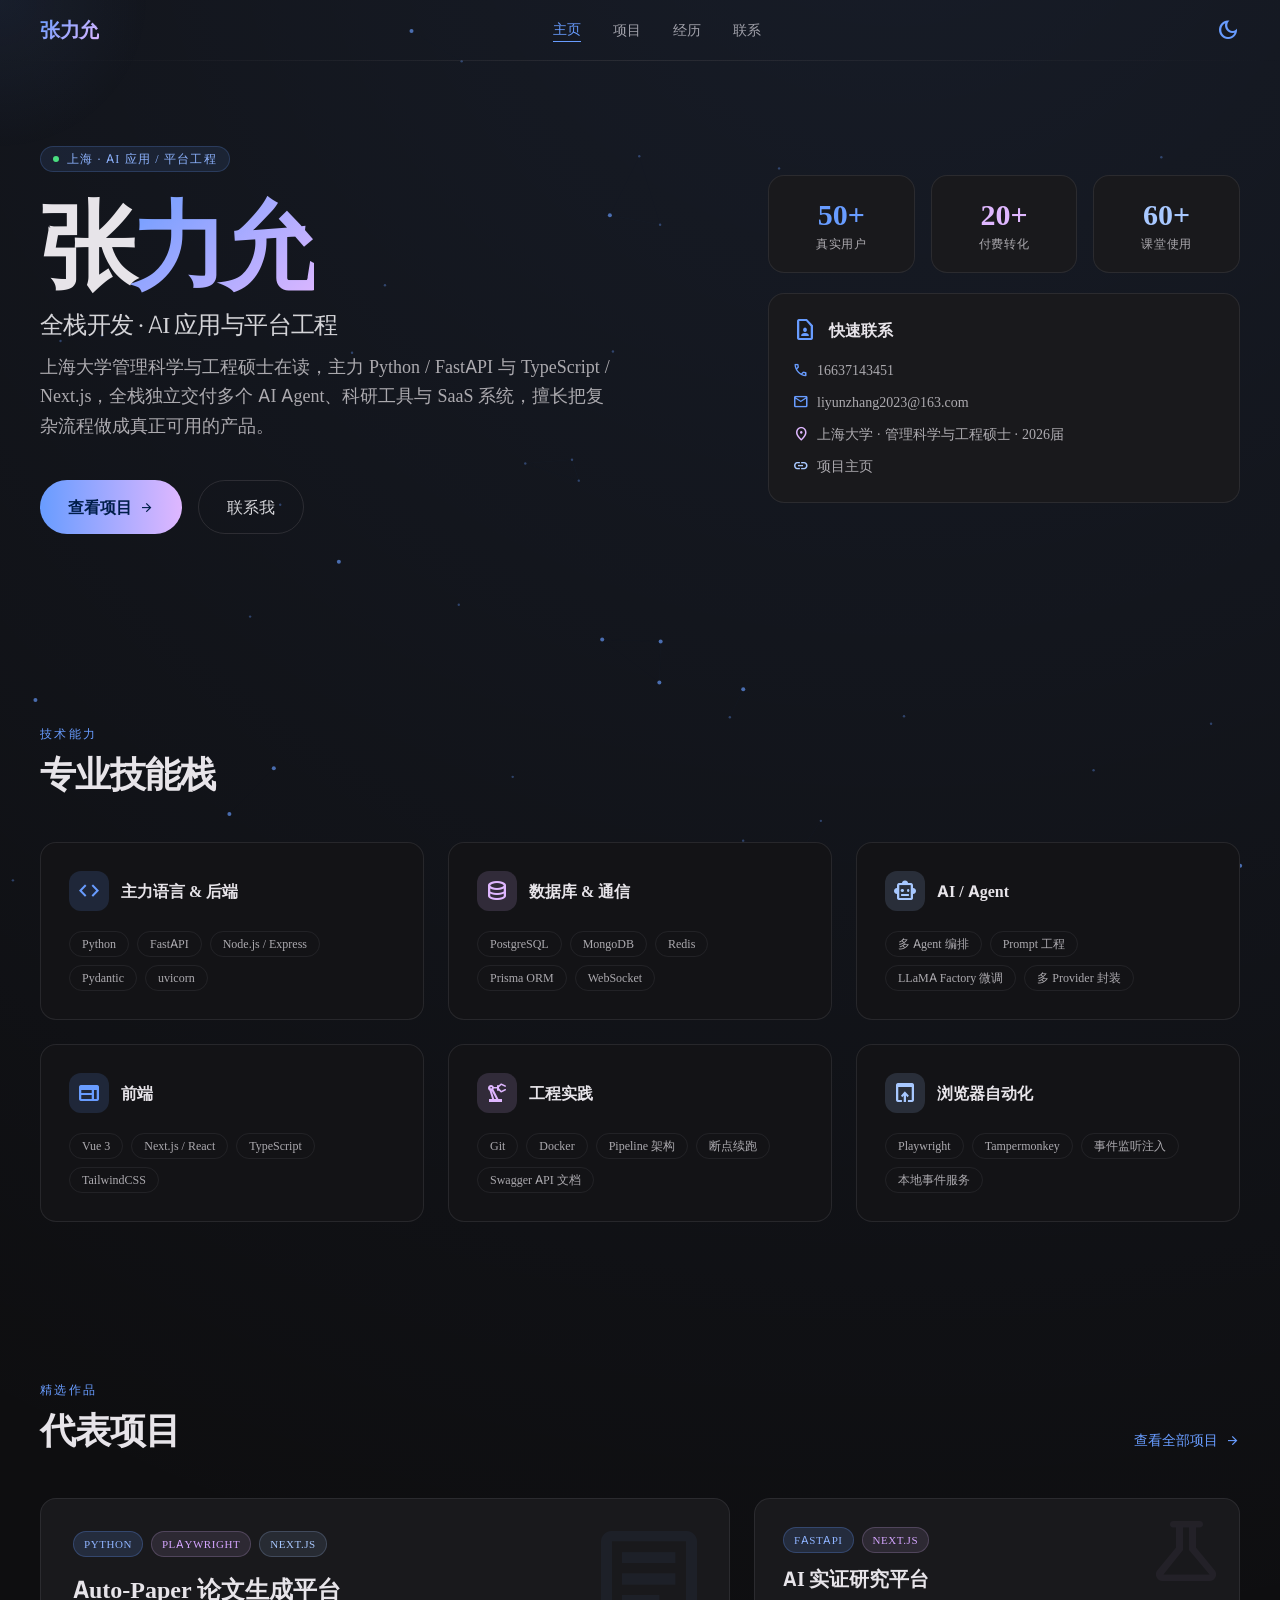
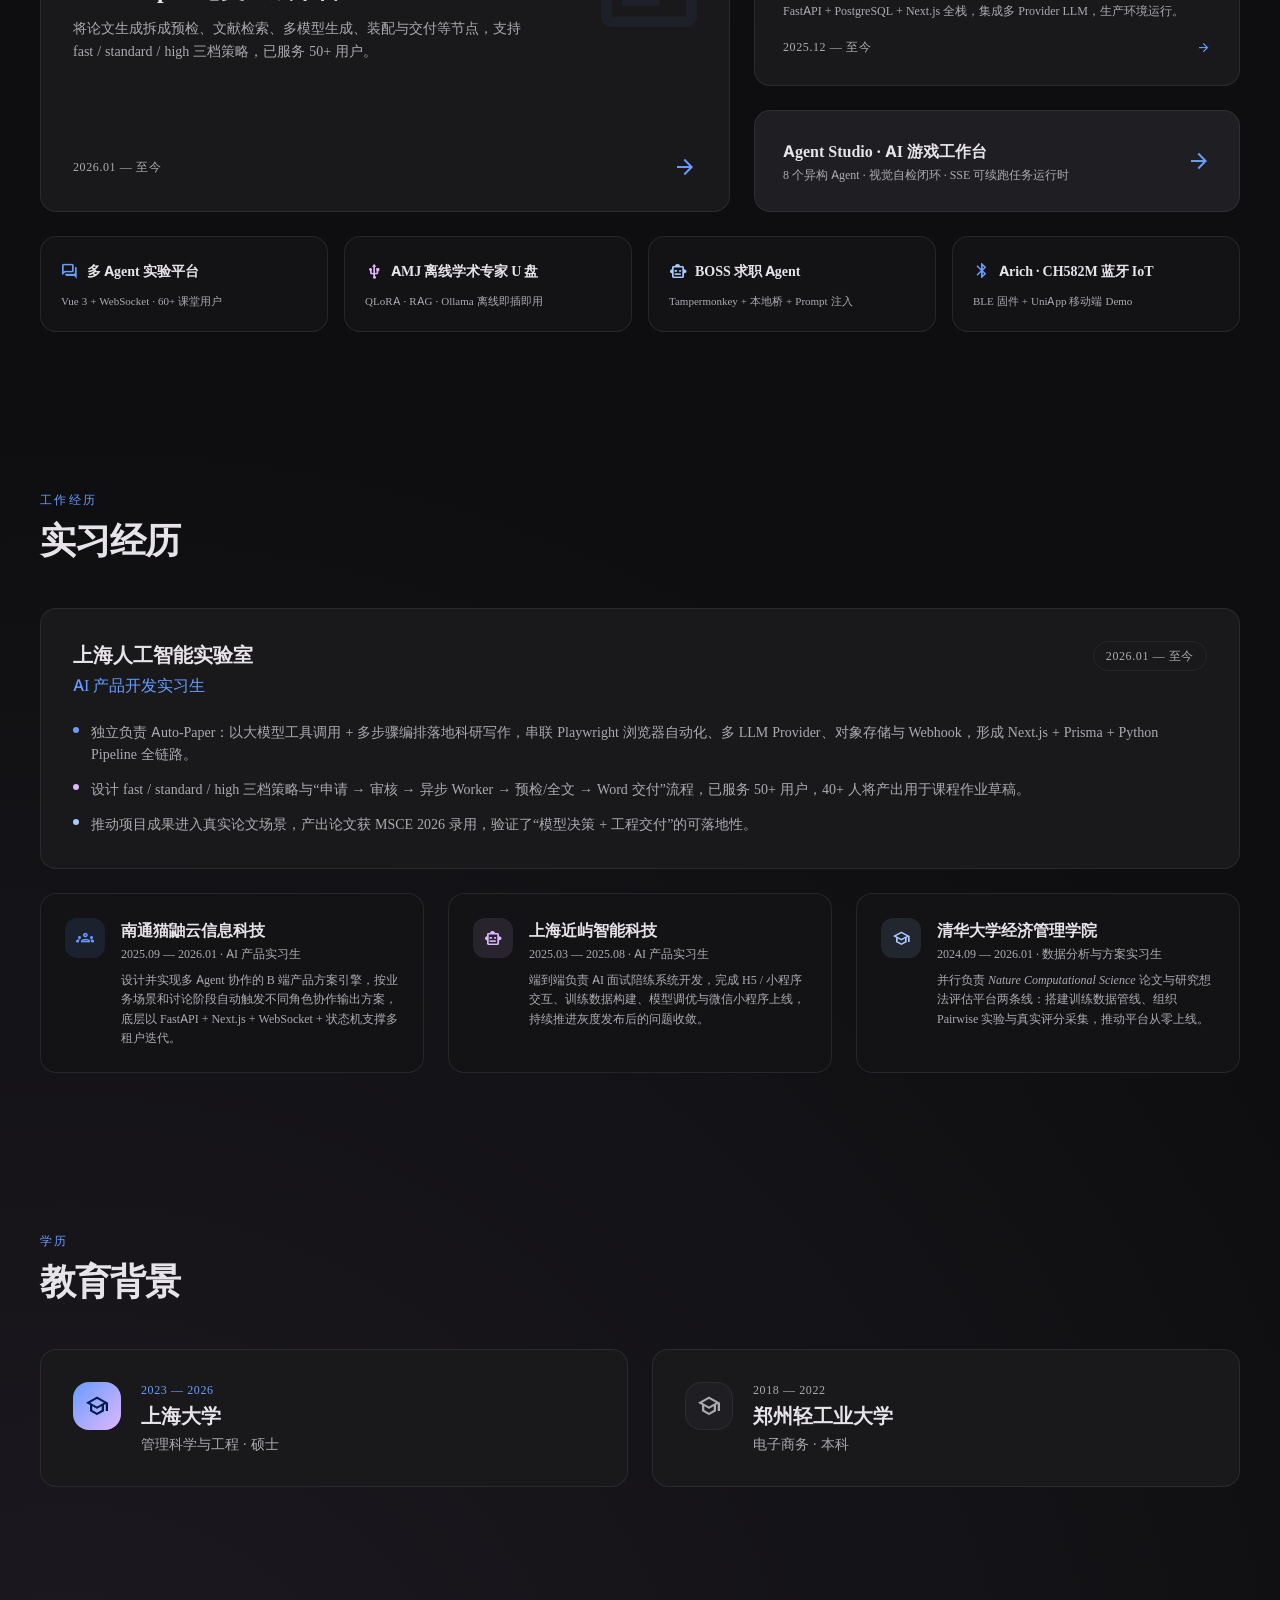
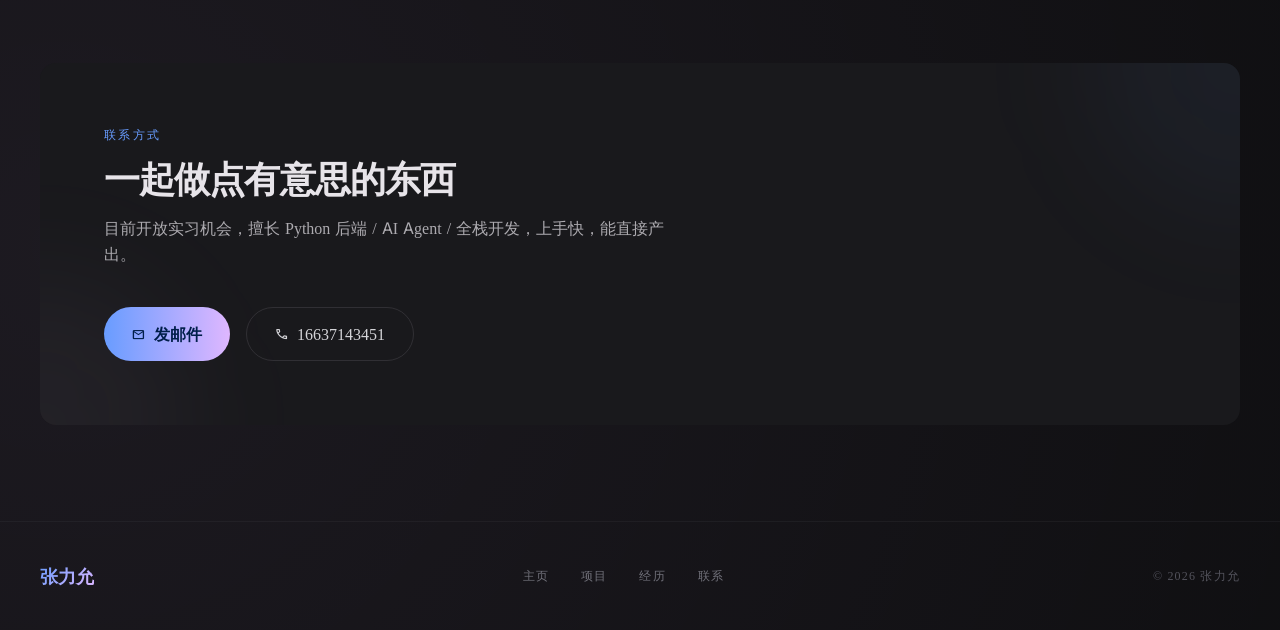
==== commit 131785bb: "还原首页版面：撤掉我加的卡片改动与占位锚点 上一版把 anchor-alias 的 <span> 插进了 12 列网格容器内部，而它是 display:block， 于是变成一个网格项占掉列位，把「A" ====
--- a/index.html
+++ b/index.html
@@ -8,7 +8,7 @@
 <meta charset="utf-8"/>
 <meta name="viewport" content="width=device-width, initial-scale=1.0"/>
 <title>张力允 · 全栈工程师 & AI Agent 开发者</title>
-<style>.anchor-alias{display:block;position:relative;top:-88px;visibility:hidden;height:0}</style>
+<style>[id]{scroll-margin-top:96px}</style>
 <link href="assets/fonts/fonts.css" rel="stylesheet"/>
 <script src="assets/vendor/tailwind.js"></script>
 <script>
@@ -253,7 +253,7 @@
 </section>
 
 <!-- ═══════════════ 技能 ═══════════════ -->
-<section class="relative z-10 py-20 px-6 md:px-10 max-w-7xl mx-auto fade-in">
+<section id="mirawork" data-alias="desktop-agent" class="relative z-10 py-20 px-6 md:px-10 max-w-7xl mx-auto fade-in">
   <div class="mb-12">
     <span class="text-xs font-label uppercase tracking-[.2em] text-primary mb-3 block">技术能力</span>
     <h2 class="text-4xl font-headline font-extrabold tracking-tight">专业技能栈</h2>
@@ -351,7 +351,7 @@
 
   <div class="grid md:grid-cols-12 gap-6">
     <!-- 大卡片 -->
-    <span id="autopaper" class="anchor-alias" aria-hidden="true"></span><a href="projects/autopaper.html" class="md:col-span-7 glow-card bg-surface-container rounded-xl p-8 flex flex-col justify-between min-h-[280px] group relative overflow-hidden">
+    <a id="autopaper" href="projects/autopaper.html" class="md:col-span-7 glow-card bg-surface-container rounded-xl p-8 flex flex-col justify-between min-h-[280px] group relative overflow-hidden">
       <div class="absolute top-4 right-4 opacity-5 group-hover:opacity-10 transition-opacity">
         <span class="material-symbols-outlined text-[8rem] text-primary">article</span>
       </div>
@@ -372,7 +372,7 @@
 
     <!-- 右侧两个小卡片 -->
     <div class="md:col-span-5 flex flex-col gap-6">
-      <span id="workbench" class="anchor-alias" aria-hidden="true"></span><a href="projects/workbench.html" class="glow-card bg-surface-container rounded-xl p-7 flex flex-col justify-between flex-1 group relative overflow-hidden">
+      <a id="workbench" href="projects/workbench.html" class="glow-card bg-surface-container rounded-xl p-7 flex flex-col justify-between flex-1 group relative overflow-hidden">
         <div class="absolute top-3 right-3 opacity-5 group-hover:opacity-10 transition-opacity">
           <span class="material-symbols-outlined text-[5rem] text-tertiary">science</span>
         </div>
@@ -389,13 +389,13 @@
           <span class="material-symbols-outlined text-primary text-sm group-hover:translate-x-1 transition-transform">arrow_forward</span>
         </div>
       </a>
-      <span id="mirawork" class="anchor-alias" aria-hidden="true"></span><span id="desktop-agent" class="anchor-alias" aria-hidden="true"></span><a href="projects.html" class="glow-card bg-surface-container-high rounded-xl p-7 flex items-center justify-between group">
-          <div>
-            <p class="font-bold text-on-surface mb-1">MiraWork · 编程 + 办公桌面 Agent</p>
-            <p class="text-xs text-on-surface-variant">Electron + coding agent · Changeset 人审后落盘 · 本地读 PDF/Office 出 Word/PPT/图表</p>
-          </div>
-          <span class="material-symbols-outlined text-primary group-hover:translate-x-1 transition-transform text-2xl">arrow_forward</span>
-        </a>
+      <a id="agent-studio" href="projects.html" class="glow-card bg-surface-container-high rounded-xl p-7 flex items-center justify-between group">
+        <div>
+          <p class="font-bold text-on-surface mb-1">Agent Studio · AI 游戏工作台</p>
+          <p class="text-xs text-on-surface-variant">8 个异构 Agent · 视觉自检闭环 · SSE 可续跑任务运行时</p>
+        </div>
+        <span class="material-symbols-outlined text-primary group-hover:translate-x-1 transition-transform text-2xl">arrow_forward</span>
+      </a>
     </div>
   </div>
 
@@ -408,20 +408,6 @@
       </div>
       <p class="text-[11px] text-on-surface-variant leading-relaxed">Vue 3 + WebSocket · 60+ 课堂用户</p>
     </a>
-    <span id="agent-studio" class="anchor-alias" aria-hidden="true"></span><div class="glow-card bg-surface-container-low rounded-xl p-5">
-      <div class="flex items-center gap-2 mb-2">
-        <span class="material-symbols-outlined text-primary text-lg">account_tree</span>
-        <p class="font-bold text-sm">Agent Studio · 多智能体编排</p>
-      </div>
-      <p class="text-[11px] text-on-surface-variant leading-relaxed">8 个异构 Agent · Vision 质检自愈 · checkpoint 断点续跑</p>
-    </div>
-    <div class="glow-card bg-surface-container-low rounded-xl p-5">
-      <div class="flex items-center gap-2 mb-2">
-        <span class="material-symbols-outlined text-secondary text-lg">description</span>
-        <p class="font-bold text-sm">DOCX Agent Studio</p>
-      </div>
-      <p class="text-[11px] text-on-surface-variant leading-relaxed">本地优先的 Word 诊断 / 补丁 / 审阅 · skill-pack 体系 · 浏览器操作与提交红线</p>
-    </div>
     <div class="glow-card bg-surface-container-low rounded-xl p-5">
       <div class="flex items-center gap-2 mb-2">
         <span class="material-symbols-outlined text-tertiary text-lg">usb</span>
@@ -680,5 +666,13 @@
 }
 draw();
 </script>
+<script>
+// 简历 PDF 上印过 #desktop-agent；站上用的 id 是 mirawork。
+// 用脚本做映射而不是加占位元素 —— 占位元素会变成网格项，撑坏 12 列布局（踩过）。
+if (location.hash === '#desktop-agent') {
+  const t = document.querySelector('[data-alias~="desktop-agent"]');
+  if (t) t.scrollIntoView();
+}
+</script>
 </body>
 </html>
